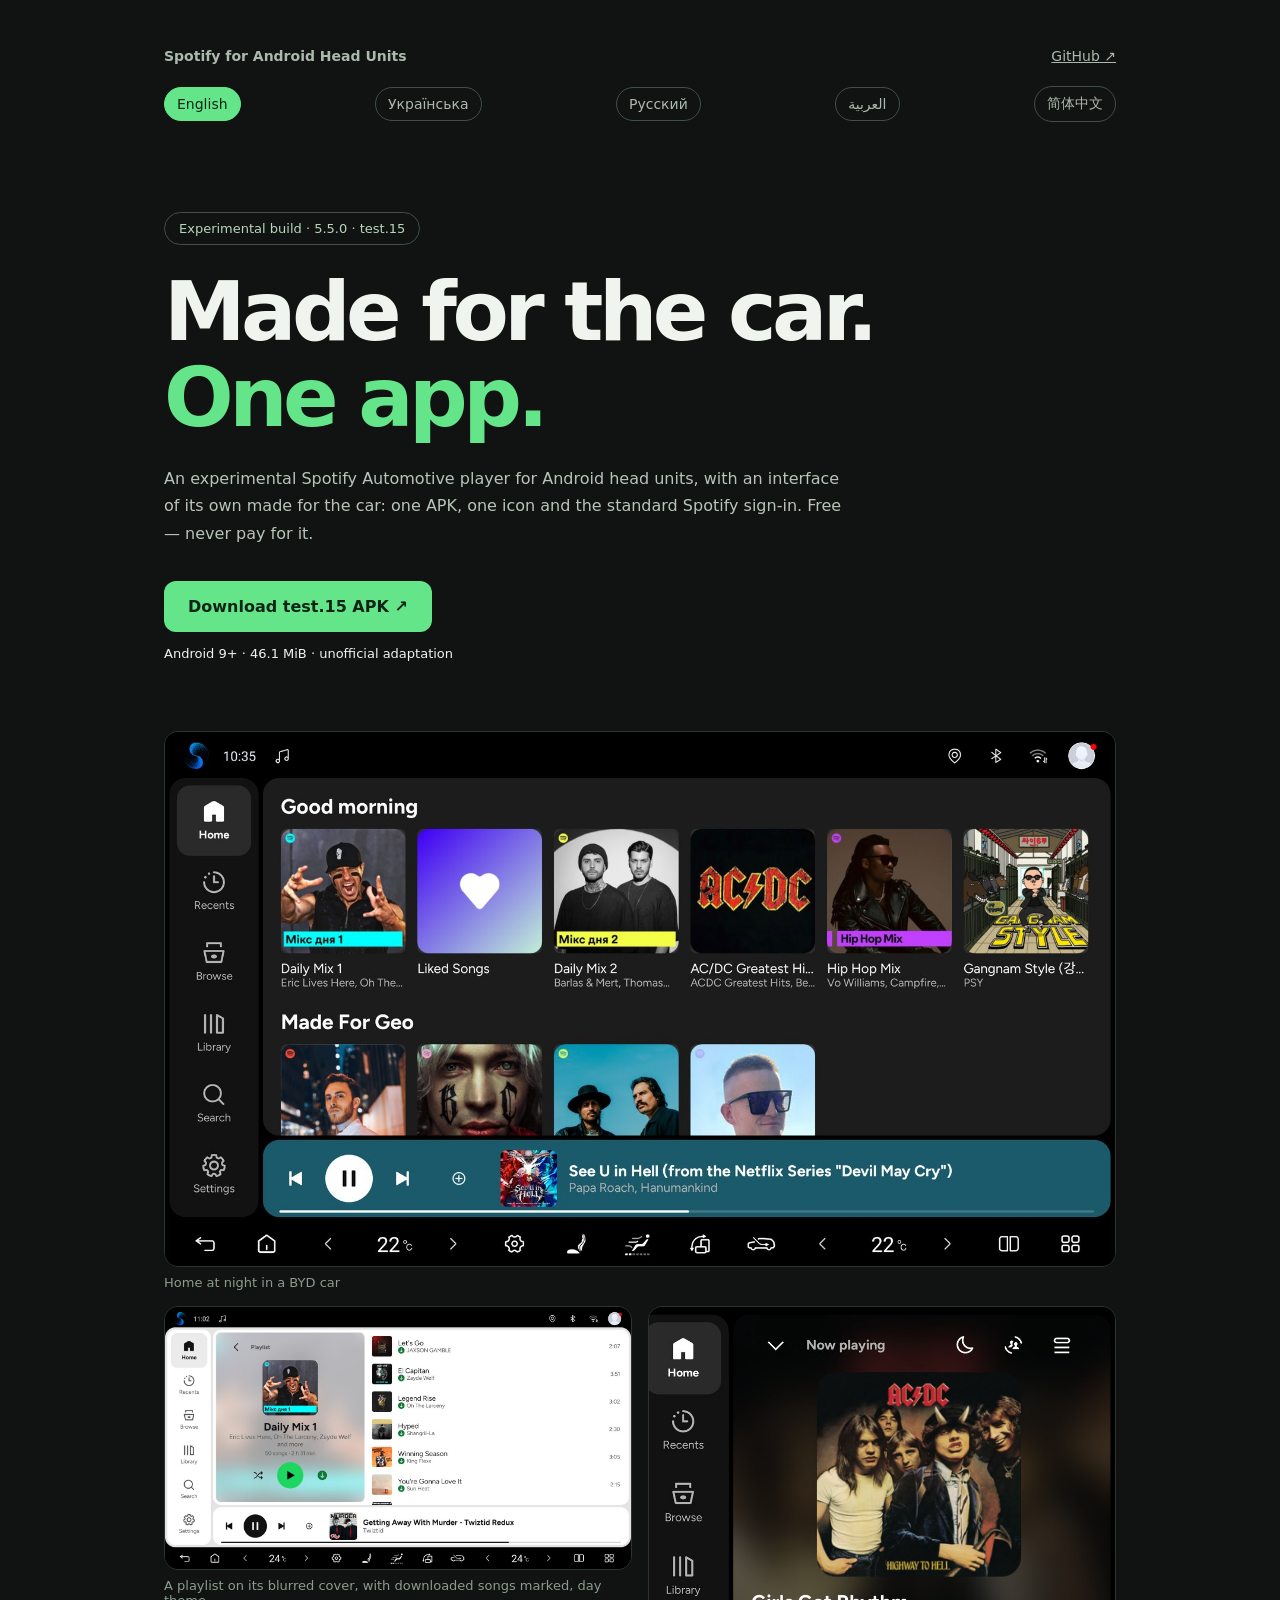
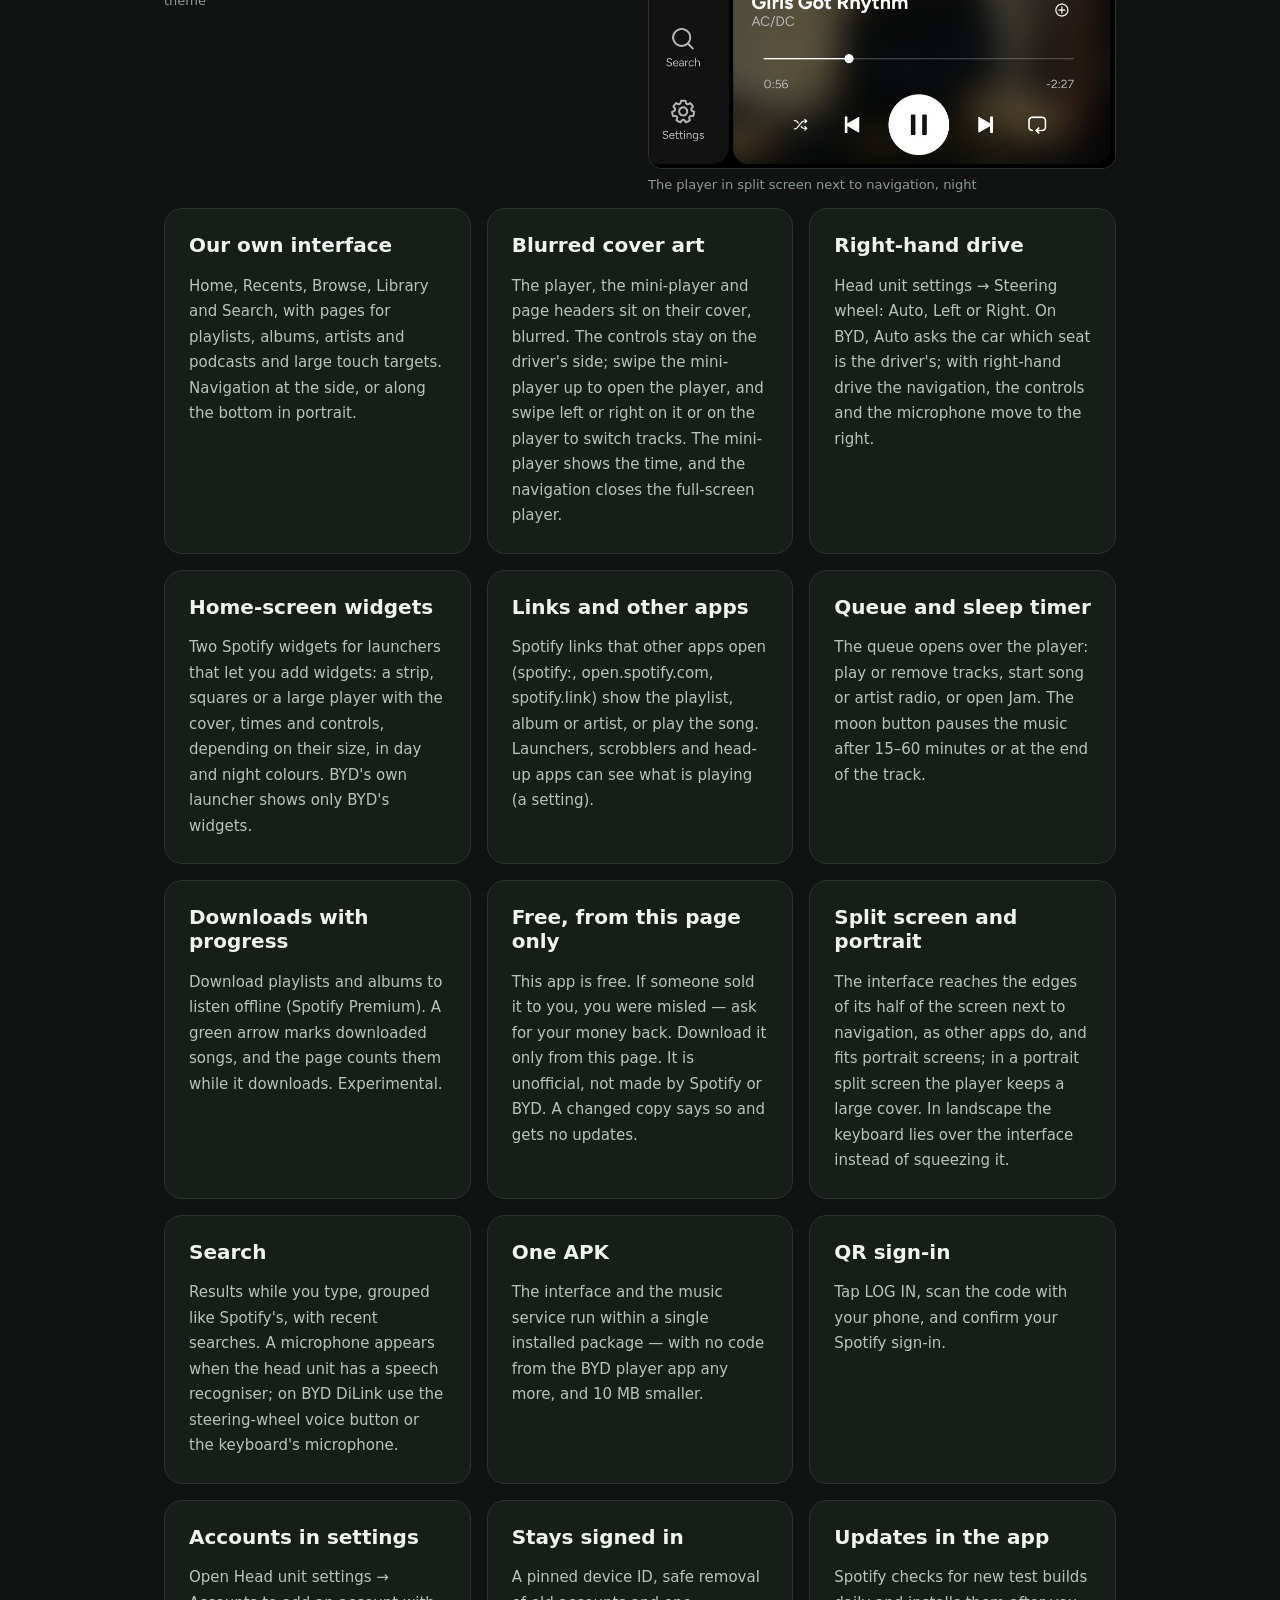
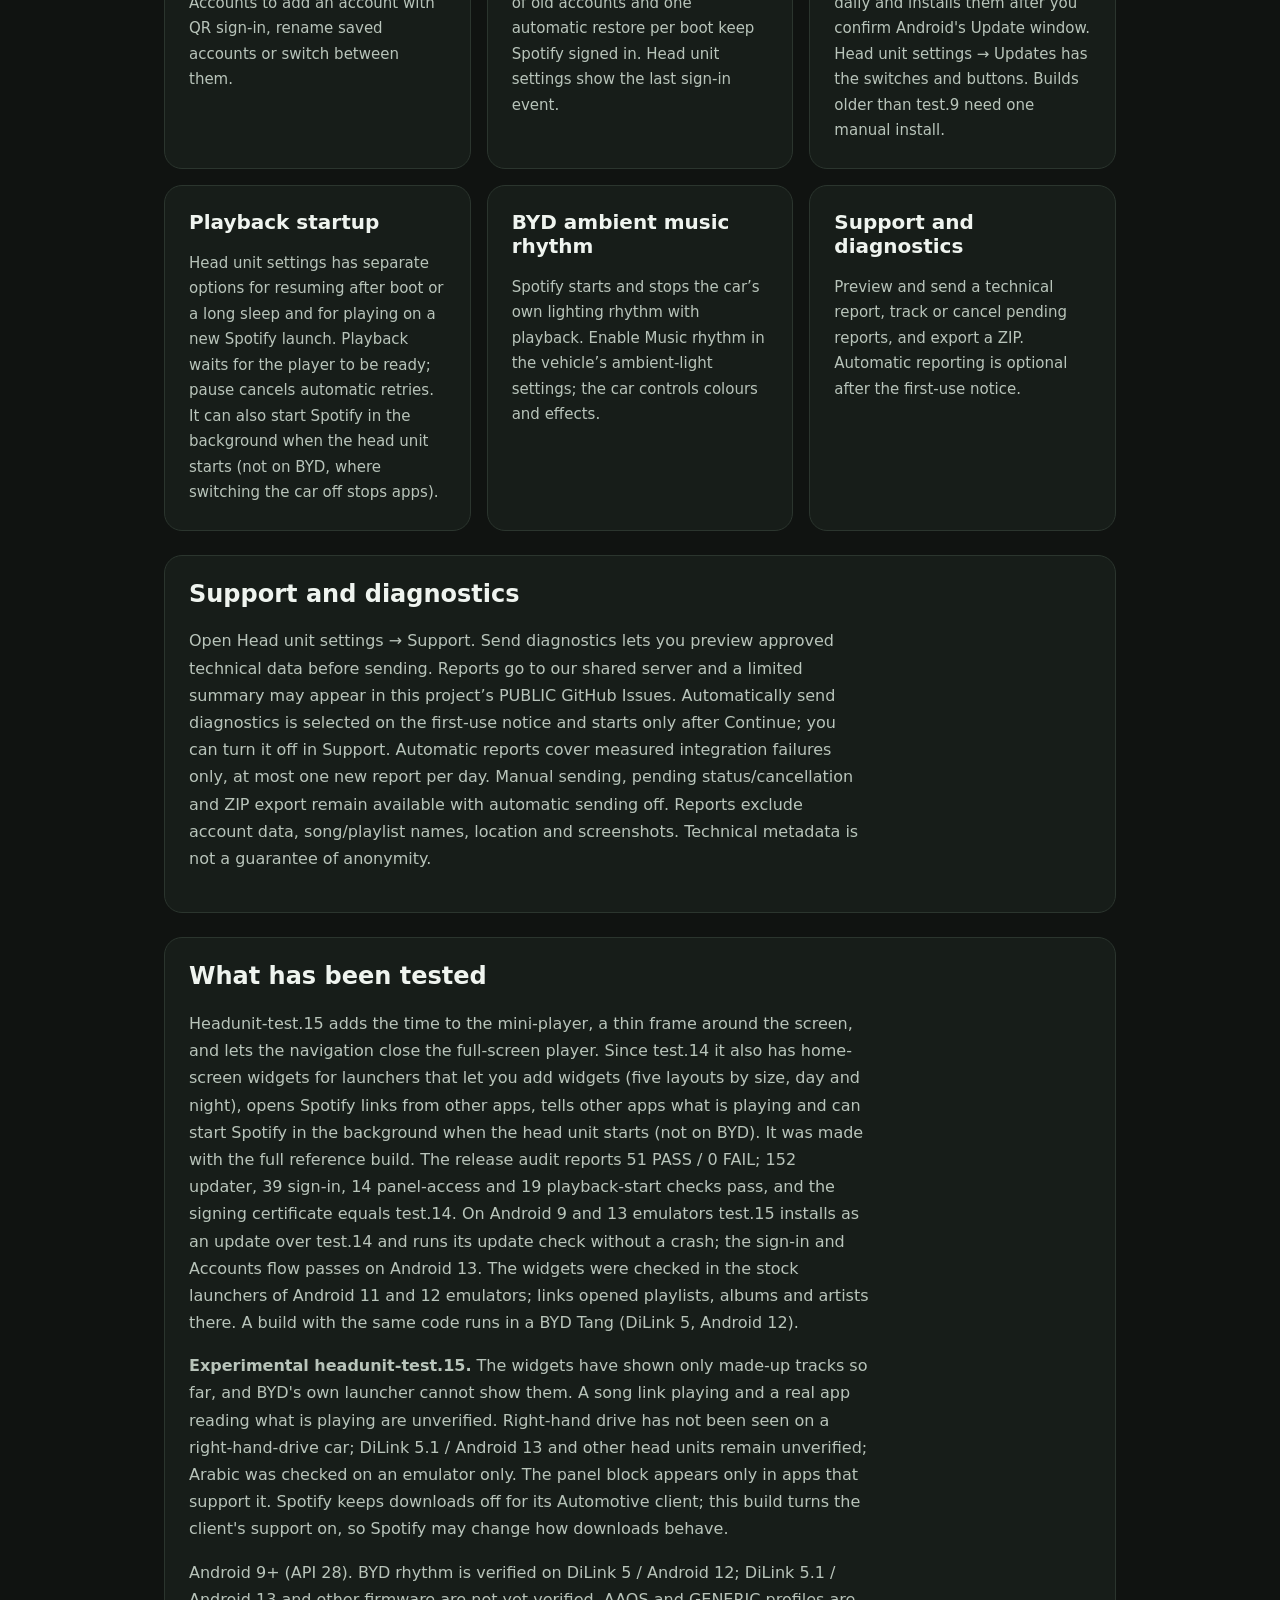
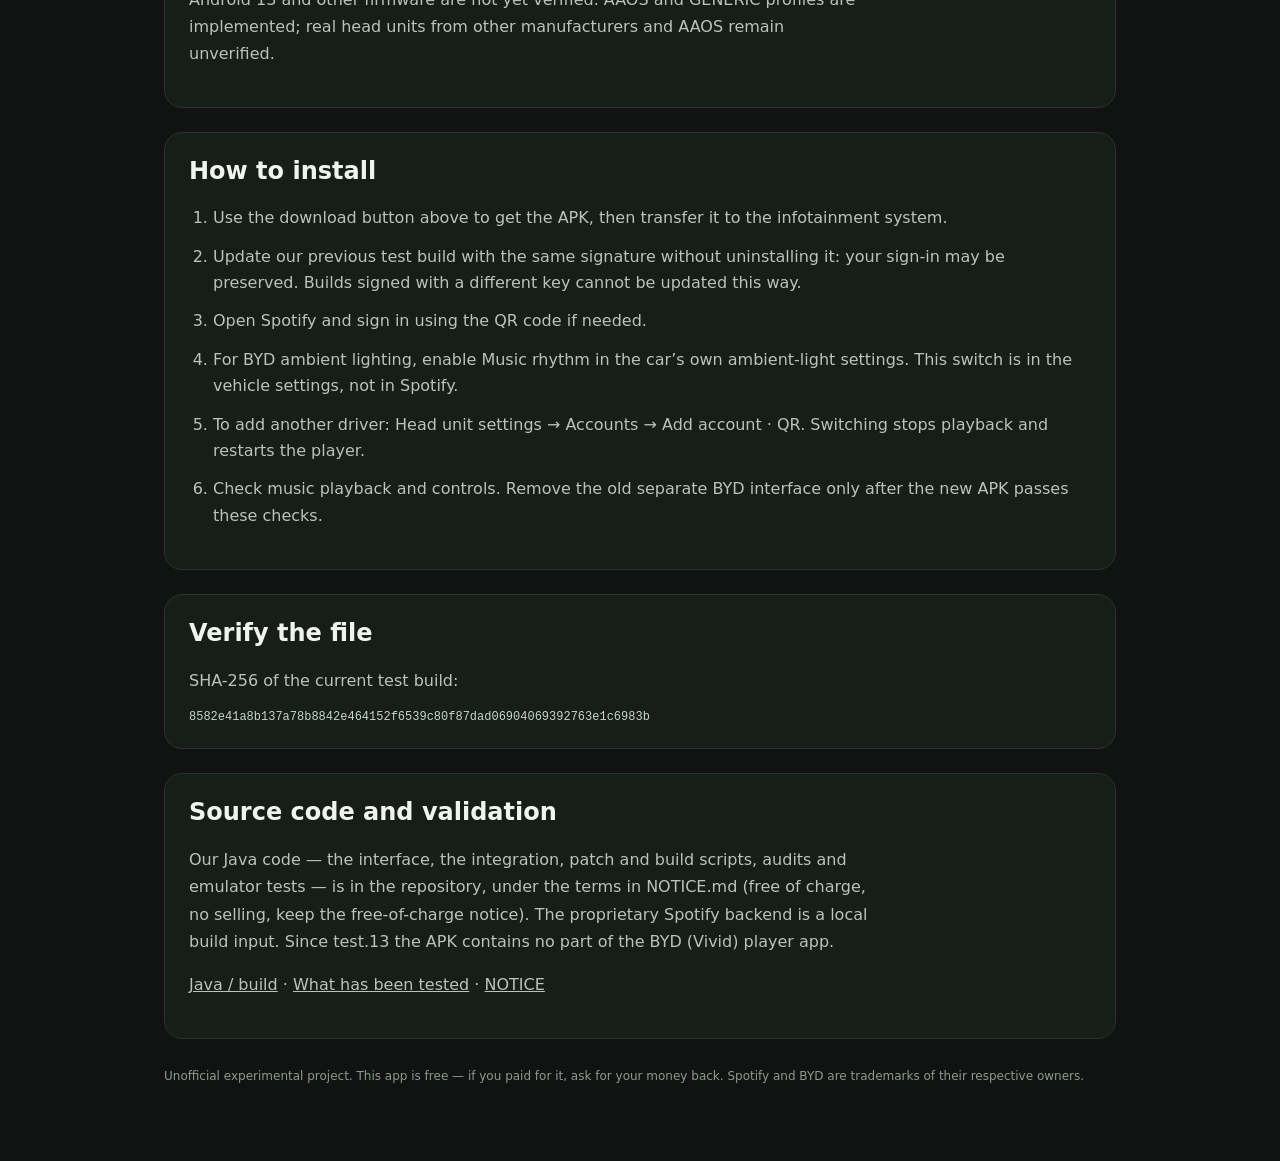
==== docs/index.html @ edf3f91d "Prepare the test.15 download page, release records, Telegram post and picture Co-Authored-By: Claude" ====
<!doctype html>
<html lang="en" dir="ltr">
<head>
<meta charset="utf-8">
<meta name="viewport" content="width=device-width,initial-scale=1">
<meta name="description" content="Experimental Spotify Automotive 5.5.0 for Android head units, with its own car interface in one APK.">
<title>Spotify for Android Head Units — one app</title>
<link rel="stylesheet" href="style.css">
<link rel="canonical" href="https://romanchukg-cloud.github.io/spotify-android-head-units/">
<link rel="alternate" hreflang="x-default" href="https://romanchukg-cloud.github.io/spotify-android-head-units/">
<link rel="alternate" hreflang="en" href="https://romanchukg-cloud.github.io/spotify-android-head-units/">
<link rel="alternate" hreflang="uk" href="https://romanchukg-cloud.github.io/spotify-android-head-units/uk/">
<link rel="alternate" hreflang="ru" href="https://romanchukg-cloud.github.io/spotify-android-head-units/ru/">
<link rel="alternate" hreflang="ar" href="https://romanchukg-cloud.github.io/spotify-android-head-units/ar/">
<link rel="alternate" hreflang="zh-Hans" href="https://romanchukg-cloud.github.io/spotify-android-head-units/zh-Hans/">
</head>
<body><main>
<nav><strong>Spotify for Android Head Units</strong><a href="https://github.com/romanchukg-cloud/spotify-android-head-units" dir="ltr">GitHub ↗</a></nav>
<nav class="language-switch" aria-label="Language"><a lang="en" hreflang="en" dir="auto" href="./" aria-current="page">English</a><a lang="uk" hreflang="uk" dir="auto" href="uk/">Українська</a><a lang="ru" hreflang="ru" dir="auto" href="ru/">Русский</a><a lang="ar" hreflang="ar" dir="auto" href="ar/">العربية</a><a lang="zh-Hans" hreflang="zh-Hans" dir="auto" href="zh-Hans/">简体中文</a></nav>
<header><div class="badge">Experimental build · 5.5.0 · test.15</div>
<h1>Made for the car.<br><span>One app.</span></h1>
<p>An experimental Spotify Automotive player for Android head units, with an interface of its own made for the car: one APK, one icon and the standard Spotify sign-in. Free — never pay for it.</p>
<a class="button" href="https://github.com/romanchukg-cloud/spotify-android-head-units/releases/download/v5.5.0-headunit-test.15/Spotify-5.5.0-HeadUnit-test.15.apk" download="Spotify-5.5.0-HeadUnit-test.15.apk">Download test.15 APK ↗</a>
<div class="meta">Android 9+ · 46.1 MiB · unofficial adaptation</div></header>
<div class="shots"><figure><img src="screens/car-home-night.jpg" width="1600" height="900" alt="Home at night in a BYD car" loading="lazy"><figcaption>Home at night in a BYD car</figcaption></figure><figure><img src="screens/car-playlist-day.jpg" width="1600" height="900" alt="A playlist on its blurred cover, with downloaded songs marked, day theme" loading="lazy"><figcaption>A playlist on its blurred cover, with downloaded songs marked, day theme</figcaption></figure><figure><img src="screens/car-player-split-night.jpg" width="900" height="890" alt="The player in split screen next to navigation, night" loading="lazy"><figcaption>The player in split screen next to navigation, night</figcaption></figure></div>
<div class="grid"><article class="card"><h2>Our own interface</h2><p>Home, Recents, Browse, Library and Search, with pages for playlists, albums, artists and podcasts and large touch targets. Navigation at the side, or along the bottom in portrait.</p></article><article class="card"><h2>Blurred cover art</h2><p>The player, the mini-player and page headers sit on their cover, blurred. The controls stay on the driver&#x27;s side; swipe the mini-player up to open the player, and swipe left or right on it or on the player to switch tracks. The mini-player shows the time, and the navigation closes the full-screen player.</p></article><article class="card"><h2>Right-hand drive</h2><p>Head unit settings → Steering wheel: Auto, Left or Right. On BYD, Auto asks the car which seat is the driver&#x27;s; with right-hand drive the navigation, the controls and the microphone move to the right.</p></article><article class="card"><h2>Home-screen widgets</h2><p>Two Spotify widgets for launchers that let you add widgets: a strip, squares or a large player with the cover, times and controls, depending on their size, in day and night colours. BYD&#x27;s own launcher shows only BYD&#x27;s widgets.</p></article><article class="card"><h2>Links and other apps</h2><p>Spotify links that other apps open (spotify:, open.spotify.com, spotify.link) show the playlist, album or artist, or play the song. Launchers, scrobblers and head-up apps can see what is playing (a setting).</p></article><article class="card"><h2>Queue and sleep timer</h2><p>The queue opens over the player: play or remove tracks, start song or artist radio, or open Jam. The moon button pauses the music after 15–60 minutes or at the end of the track.</p></article><article class="card"><h2>Downloads with progress</h2><p>Download playlists and albums to listen offline (Spotify Premium). A green arrow marks downloaded songs, and the page counts them while it downloads. Experimental.</p></article><article class="card"><h2>Free, from this page only</h2><p>This app is free. If someone sold it to you, you were misled — ask for your money back. Download it only from this page. It is unofficial, not made by Spotify or BYD. A changed copy says so and gets no updates.</p></article><article class="card"><h2>Split screen and portrait</h2><p>The interface reaches the edges of its half of the screen next to navigation, as other apps do, and fits portrait screens; in a portrait split screen the player keeps a large cover. In landscape the keyboard lies over the interface instead of squeezing it.</p></article><article class="card"><h2>Search</h2><p>Results while you type, grouped like Spotify&#x27;s, with recent searches. A microphone appears when the head unit has a speech recogniser; on BYD DiLink use the steering-wheel voice button or the keyboard&#x27;s microphone.</p></article><article class="card"><h2>One APK</h2><p>The interface and the music service run within a single installed package — with no code from the BYD player app any more, and 10 MB smaller.</p></article><article class="card"><h2>QR sign-in</h2><p>Tap LOG IN, scan the code with your phone, and confirm your Spotify sign-in.</p></article><article class="card"><h2>Accounts in settings</h2><p>Open Head unit settings → Accounts to add an account with QR sign-in, rename saved accounts or switch between them.</p></article><article class="card"><h2>Stays signed in</h2><p>A pinned device ID, safe removal of old accounts and one automatic restore per boot keep Spotify signed in. Head unit settings show the last sign-in event.</p></article><article class="card"><h2>Updates in the app</h2><p>Spotify checks for new test builds daily and installs them after you confirm Android&#x27;s Update window. Head unit settings → Updates has the switches and buttons. Builds older than test.9 need one manual install.</p></article><article class="card"><h2>Playback startup</h2><p>Head unit settings has separate options for resuming after boot or a long sleep and for playing on a new Spotify launch. Playback waits for the player to be ready; pause cancels automatic retries. It can also start Spotify in the background when the head unit starts (not on BYD, where switching the car off stops apps).</p></article><article class="card"><h2>BYD ambient music rhythm</h2><p>Spotify starts and stops the car’s own lighting rhythm with playback. Enable Music rhythm in the vehicle’s ambient-light settings; the car controls colours and effects.</p></article><article class="card" lang="en" dir="ltr"><h2>Support and diagnostics</h2><p>Preview and send a technical report, track or cancel pending reports, and export a ZIP. Automatic reporting is optional after the first-use notice.</p></article></div>
<section lang="en" dir="ltr"><h2>Support and diagnostics</h2><p>Open Head unit settings → Support. Send diagnostics lets you preview approved technical data before sending. Reports go to our shared server and a limited summary may appear in this project’s PUBLIC GitHub Issues. Automatically send diagnostics is selected on the first-use notice and starts only after Continue; you can turn it off in Support. Automatic reports cover measured integration failures only, at most one new report per day. Manual sending, pending status/cancellation and ZIP export remain available with automatic sending off. Reports exclude account data, song/playlist names, location and screenshots. Technical metadata is not a guarantee of anonymity.</p></section>
<section><h2>What has been tested</h2><p>Headunit-test.15 adds the time to the mini-player, a thin frame around the screen, and lets the navigation close the full-screen player. Since test.14 it also has home-screen widgets for launchers that let you add widgets (five layouts by size, day and night), opens Spotify links from other apps, tells other apps what is playing and can start Spotify in the background when the head unit starts (not on BYD). It was made with the full reference build. The release audit reports 51 PASS / 0 FAIL; 152 updater, 39 sign-in, 14 panel-access and 19 playback-start checks pass, and the signing certificate equals test.14. On Android 9 and 13 emulators test.15 installs as an update over test.14 and runs its update check without a crash; the sign-in and Accounts flow passes on Android 13. The widgets were checked in the stock launchers of Android 11 and 12 emulators; links opened playlists, albums and artists there. A build with the same code runs in a BYD Tang (DiLink 5, Android 12).</p>
<p><strong>Experimental headunit-test.15.</strong> The widgets have shown only made-up tracks so far, and BYD&#x27;s own launcher cannot show them. A song link playing and a real app reading what is playing are unverified. Right-hand drive has not been seen on a right-hand-drive car; DiLink 5.1 / Android 13 and other head units remain unverified; Arabic was checked on an emulator only. The panel block appears only in apps that support it. Spotify keeps downloads off for its Automotive client; this build turns the client&#x27;s support on, so Spotify may change how downloads behave.</p><p>Android 9+ (API 28). BYD rhythm is verified on DiLink 5 / Android 12; DiLink 5.1 / Android 13 and other firmware are not yet verified. AAOS and GENERIC profiles are implemented; real head units from other manufacturers and AAOS remain unverified.</p></section>
<section><h2>How to install</h2><ol><li>Use the download button above to get the APK, then transfer it to the infotainment system.</li><li>Update our previous test build with the same signature without uninstalling it: your sign-in may be preserved. Builds signed with a different key cannot be updated this way.</li><li>Open Spotify and sign in using the QR code if needed.</li><li>For BYD ambient lighting, enable Music rhythm in the car’s own ambient-light settings. This switch is in the vehicle settings, not in Spotify.</li><li>To add another driver: Head unit settings → Accounts → Add account · QR. Switching stops playback and restarts the player.</li><li>Check music playback and controls. Remove the old separate BYD interface only after the new APK passes these checks.</li></ol></section>
<section><h2>Verify the file</h2><p>SHA-256 of the current test build:</p><code dir="ltr">8582e41a8b137a78b8842e464152f6539c80f87dad06904069392763e1c6983b</code></section>
<section><h2>Source code and validation</h2><p>Our Java code — the interface, the integration, patch and build scripts, audits and emulator tests — is in the repository, under the terms in NOTICE.md (free of charge, no selling, keep the free-of-charge notice). The proprietary Spotify backend is a local build input. Since test.13 the APK contains no part of the BYD (Vivid) player app.</p><p><a href="https://github.com/romanchukg-cloud/spotify-android-head-units/tree/main/adapter">Java / build</a> · <a href="https://github.com/romanchukg-cloud/spotify-android-head-units/blob/main/reports/headunit-test.15.md">What has been tested</a> · <a href="https://github.com/romanchukg-cloud/spotify-android-head-units/blob/main/NOTICE.md" dir="ltr">NOTICE</a></p></section>
<footer>Unofficial experimental project. This app is free — if you paid for it, ask for your money back. Spotify and BYD are trademarks of their respective owners.</footer>
</main></body></html>
---- docs/style.css ----
:root{color-scheme:dark;font-family:system-ui,-apple-system,sans-serif;background:#101311;color:#eff4ef}*{box-sizing:border-box}body{margin:0}main{max-width:1000px;margin:auto;padding:48px 24px}nav{display:flex;justify-content:space-between;font-size:14px;color:#adb9ae}a{color:inherit}header{padding:90px 0 70px}.badge{display:inline-block;border:1px solid #405044;border-radius:30px;padding:8px 14px;color:#b9d5bf;font-size:13px}h1{font-size:clamp(44px,8vw,82px);letter-spacing:-.055em;line-height:1.05;max-width:850px;margin:24px 0}h1 span{color:#65e58a}p{color:#b8c4ba;line-height:1.7;max-width:680px}.button{display:inline-block;background:#65e58a;color:#102516;font-weight:700;text-decoration:none;padding:16px 24px;border-radius:12px;margin-top:18px}.meta{font-size:13px;margin-top:14px}.grid{display:grid;grid-template-columns:repeat(3,1fr);gap:16px}.card,section{border:1px solid #2b352e;border-radius:18px;padding:24px;background:#171d19}.card h2{font-size:20px;margin-top:0}.card p{font-size:15px;margin-bottom:0}section{margin-top:24px}section h2{margin-top:0}li{margin:12px 0;line-height:1.65;color:#b8c4ba}code{overflow-wrap:anywhere;font-size:12px;color:#c6d6c9}footer{font-size:12px;padding:30px 0;color:#8c9b90}@media(max-width:650px){header{padding:60px 0 40px}.grid{grid-template-columns:1fr}main{padding:28px 20px}}

nav{gap:16px;align-items:center;flex-wrap:wrap}.language-switch{display:flex;gap:8px;flex-wrap:wrap;margin-top:22px}.language-switch a{border:1px solid #405044;border-radius:24px;text-decoration:none;padding:8px 12px;font-size:14px}.language-switch a[aria-current=page]{background:#65e58a;color:#102516;border-color:#65e58a}a:focus-visible{outline:3px solid #eff4ef;outline-offset:4px}code{display:block;direction:ltr;text-align:start;unicode-bidi:isolate}html[dir=rtl] h1{letter-spacing:0;line-height:1.3}html[dir=rtl] body{font-family:Tahoma,Arial,sans-serif}html[lang=zh-Hans] h1{letter-spacing:0;line-height:1.2}ol{padding-inline-start:24px}
.shots{display:grid;grid-template-columns:repeat(2,1fr);gap:16px;margin-bottom:16px}.shots figure{margin:0}.shots figure:first-child,.shots figure:last-child:nth-child(even){grid-column:1/-1}.shots img{display:block;width:100%;height:auto;border-radius:14px;border:1px solid #2b352e}.shots figcaption{font-size:13px;color:#8c9b90;margin-top:8px}@media(max-width:650px){.shots{grid-template-columns:1fr}}
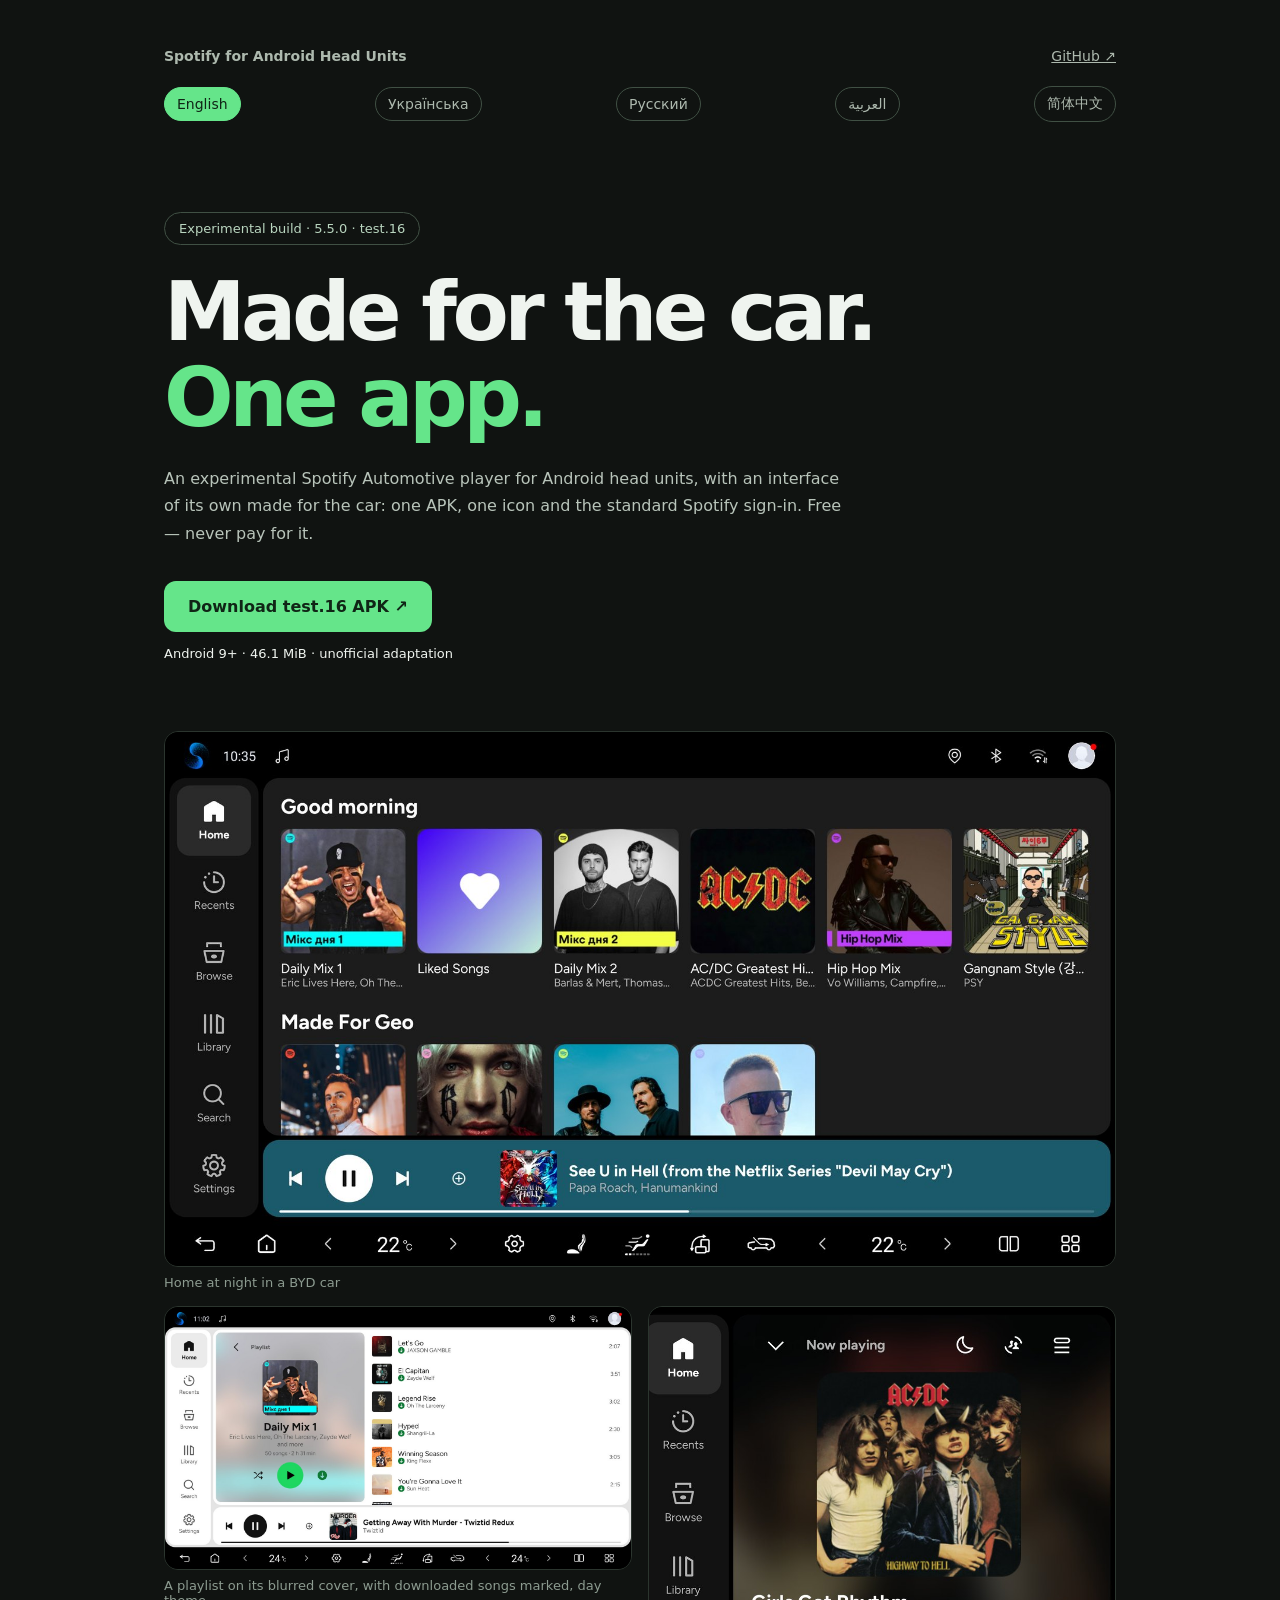
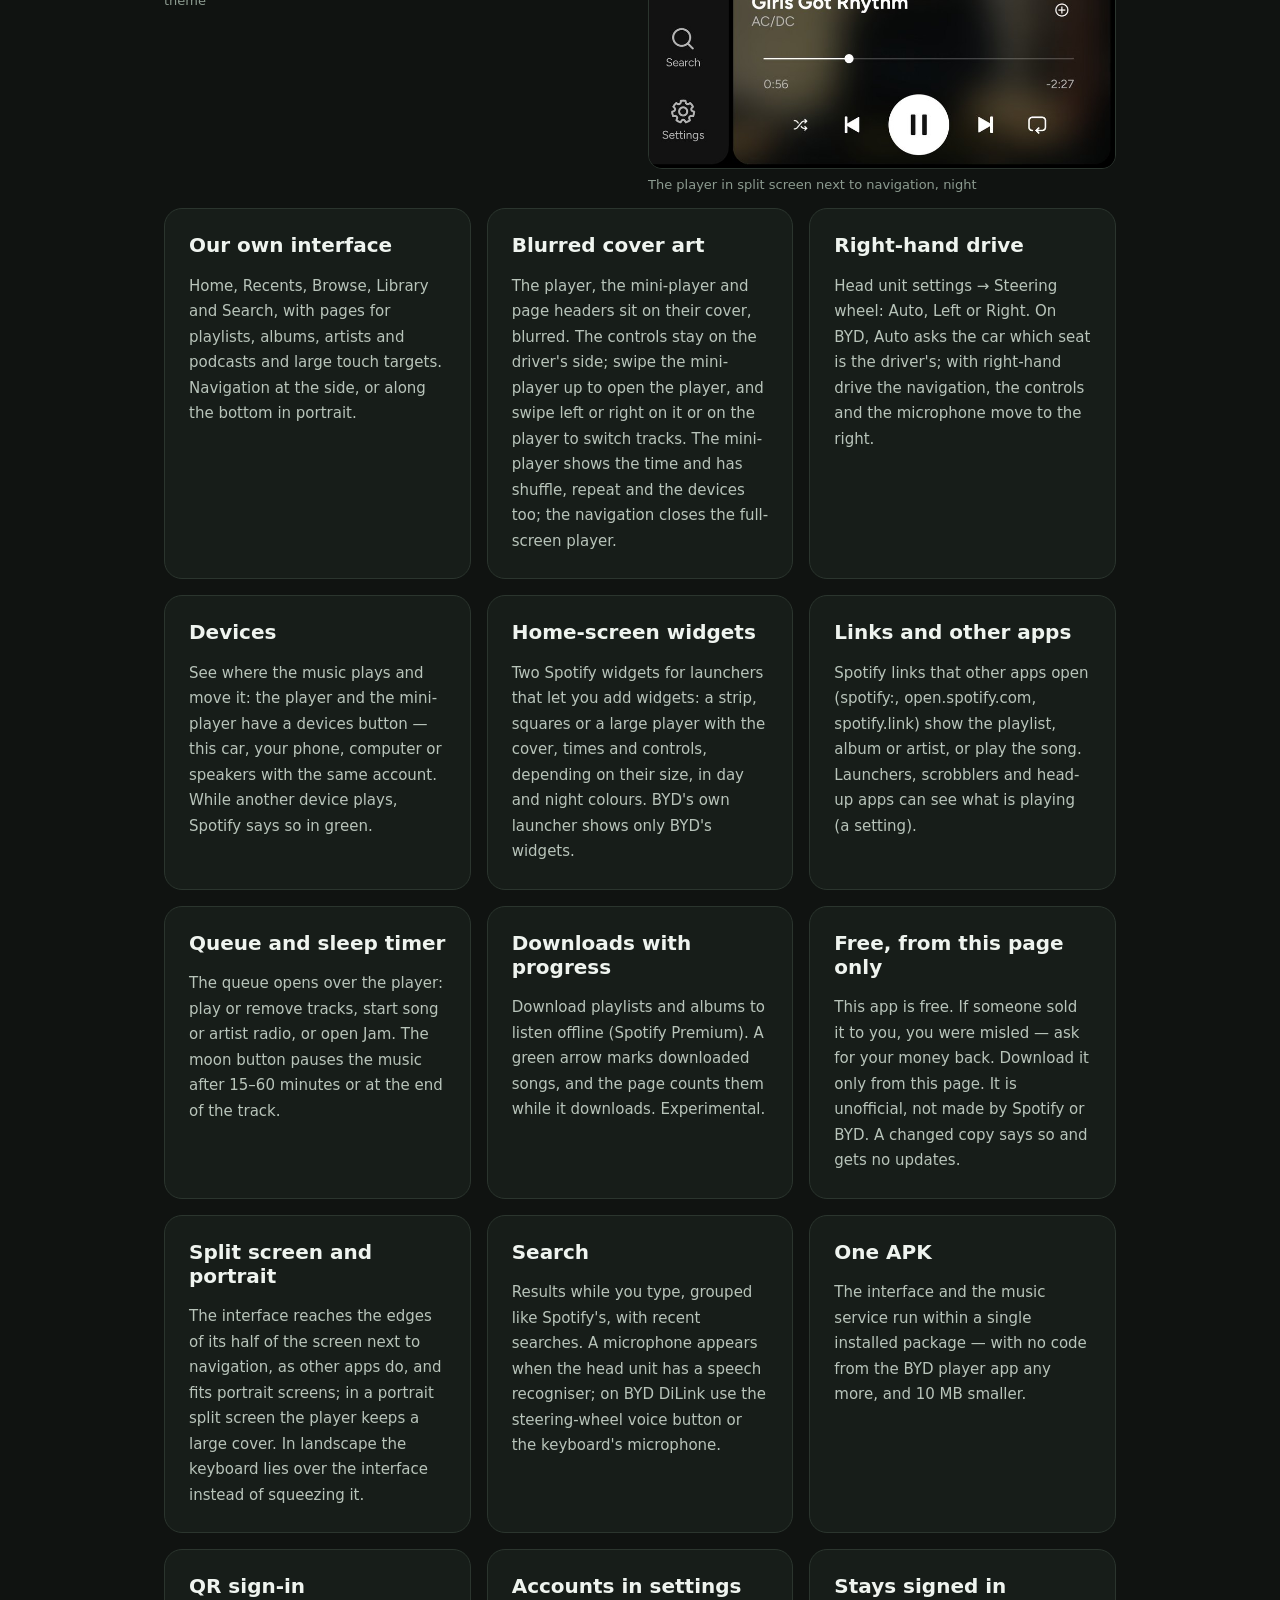
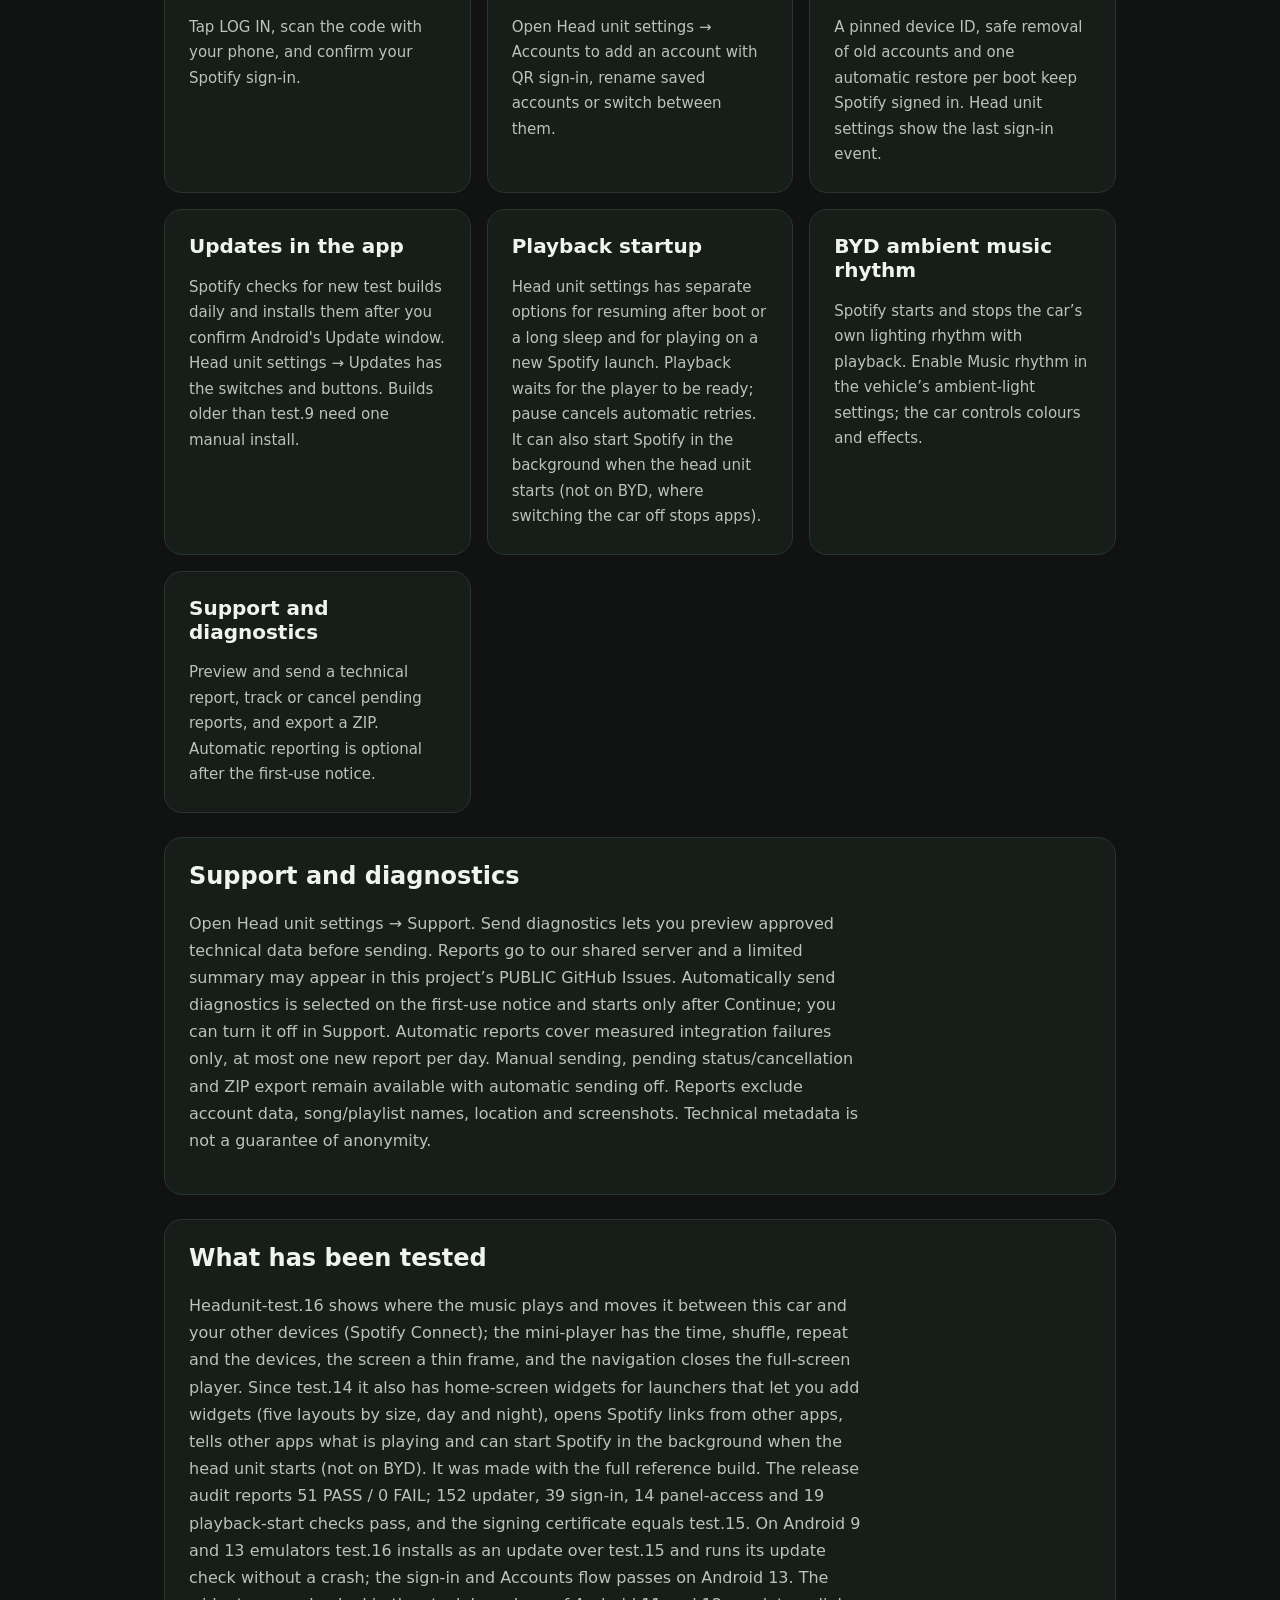
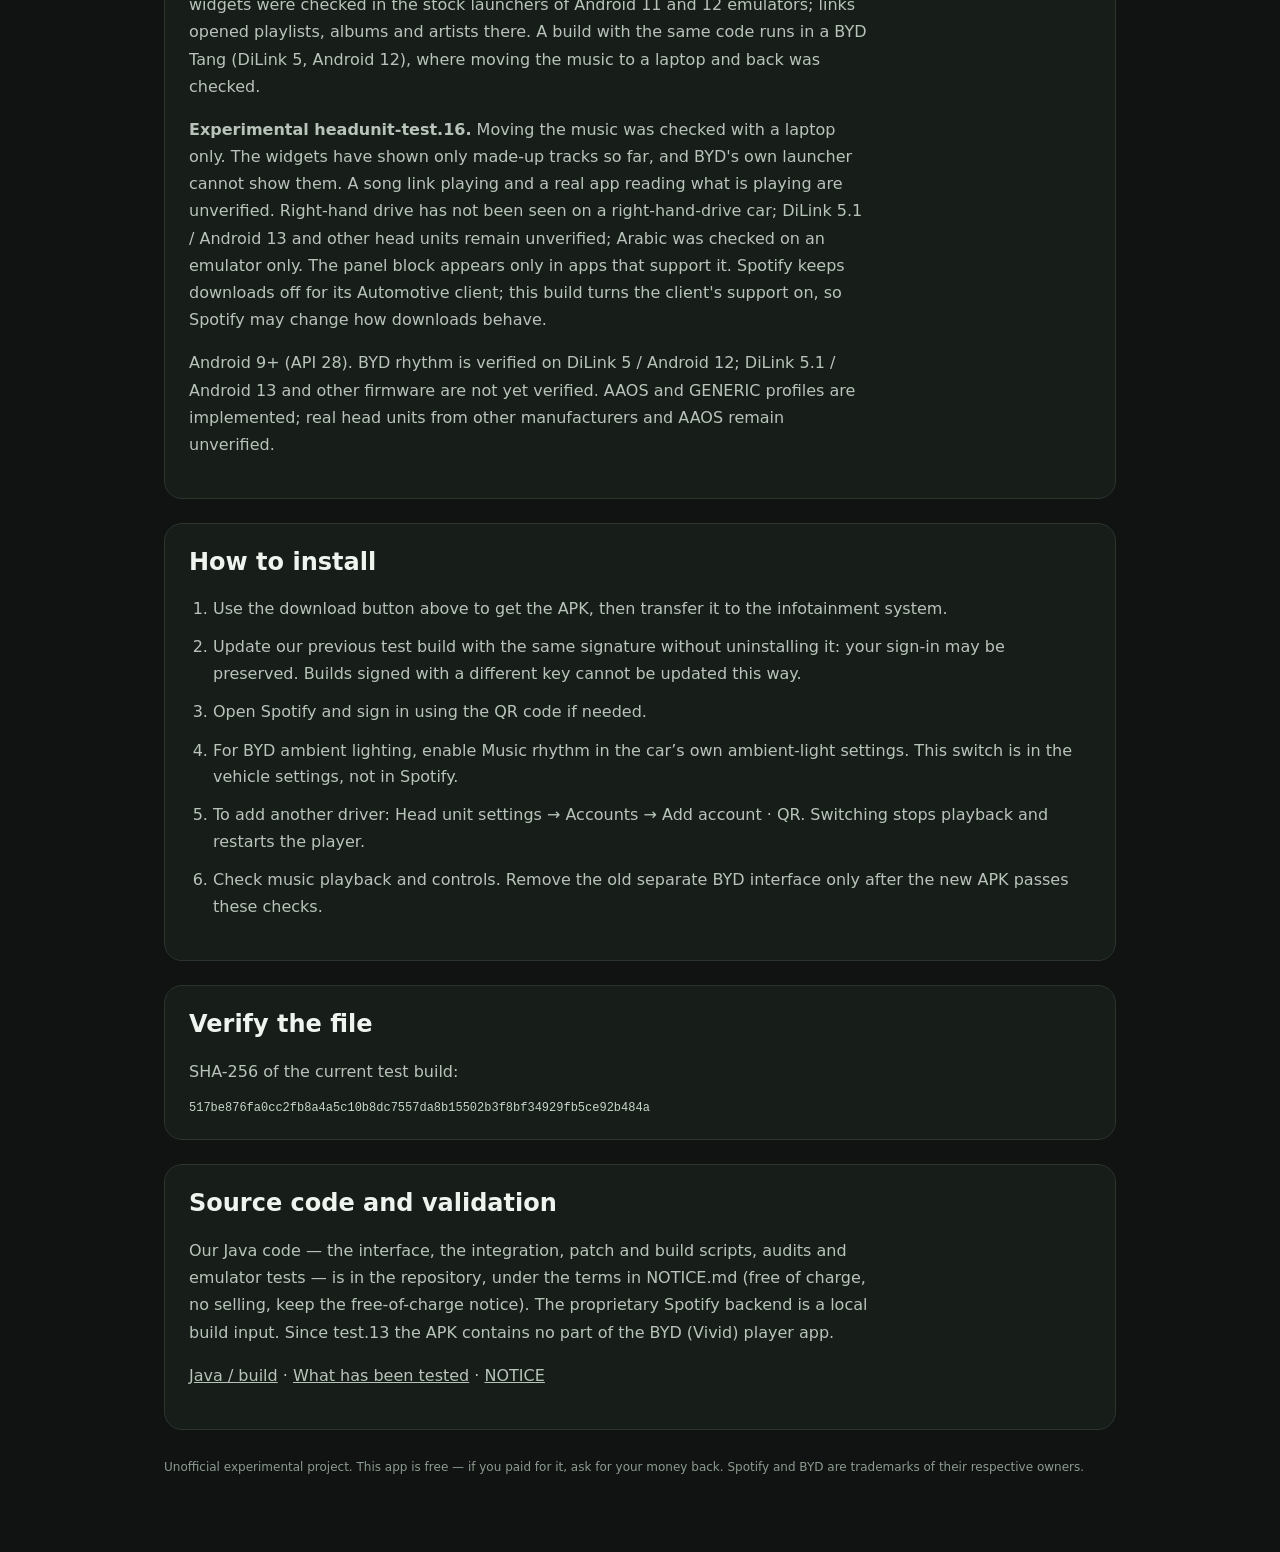
==== commit 572fabcb: "Prepare the test.16 download page, release records, Telegram post and picture Co-Authored-By: Claude" ====
--- a/docs/index.html
+++ b/docs/index.html
@@ -17,18 +17,18 @@
 <body><main>
 <nav><strong>Spotify for Android Head Units</strong><a href="https://github.com/romanchukg-cloud/spotify-android-head-units" dir="ltr">GitHub ↗</a></nav>
 <nav class="language-switch" aria-label="Language"><a lang="en" hreflang="en" dir="auto" href="./" aria-current="page">English</a><a lang="uk" hreflang="uk" dir="auto" href="uk/">Українська</a><a lang="ru" hreflang="ru" dir="auto" href="ru/">Русский</a><a lang="ar" hreflang="ar" dir="auto" href="ar/">العربية</a><a lang="zh-Hans" hreflang="zh-Hans" dir="auto" href="zh-Hans/">简体中文</a></nav>
-<header><div class="badge">Experimental build · 5.5.0 · test.15</div>
+<header><div class="badge">Experimental build · 5.5.0 · test.16</div>
 <h1>Made for the car.<br><span>One app.</span></h1>
 <p>An experimental Spotify Automotive player for Android head units, with an interface of its own made for the car: one APK, one icon and the standard Spotify sign-in. Free — never pay for it.</p>
-<a class="button" href="https://github.com/romanchukg-cloud/spotify-android-head-units/releases/download/v5.5.0-headunit-test.15/Spotify-5.5.0-HeadUnit-test.15.apk" download="Spotify-5.5.0-HeadUnit-test.15.apk">Download test.15 APK ↗</a>
+<a class="button" href="https://github.com/romanchukg-cloud/spotify-android-head-units/releases/download/v5.5.0-headunit-test.16/Spotify-5.5.0-HeadUnit-test.16.apk" download="Spotify-5.5.0-HeadUnit-test.16.apk">Download test.16 APK ↗</a>
 <div class="meta">Android 9+ · 46.1 MiB · unofficial adaptation</div></header>
 <div class="shots"><figure><img src="screens/car-home-night.jpg" width="1600" height="900" alt="Home at night in a BYD car" loading="lazy"><figcaption>Home at night in a BYD car</figcaption></figure><figure><img src="screens/car-playlist-day.jpg" width="1600" height="900" alt="A playlist on its blurred cover, with downloaded songs marked, day theme" loading="lazy"><figcaption>A playlist on its blurred cover, with downloaded songs marked, day theme</figcaption></figure><figure><img src="screens/car-player-split-night.jpg" width="900" height="890" alt="The player in split screen next to navigation, night" loading="lazy"><figcaption>The player in split screen next to navigation, night</figcaption></figure></div>
-<div class="grid"><article class="card"><h2>Our own interface</h2><p>Home, Recents, Browse, Library and Search, with pages for playlists, albums, artists and podcasts and large touch targets. Navigation at the side, or along the bottom in portrait.</p></article><article class="card"><h2>Blurred cover art</h2><p>The player, the mini-player and page headers sit on their cover, blurred. The controls stay on the driver&#x27;s side; swipe the mini-player up to open the player, and swipe left or right on it or on the player to switch tracks. The mini-player shows the time, and the navigation closes the full-screen player.</p></article><article class="card"><h2>Right-hand drive</h2><p>Head unit settings → Steering wheel: Auto, Left or Right. On BYD, Auto asks the car which seat is the driver&#x27;s; with right-hand drive the navigation, the controls and the microphone move to the right.</p></article><article class="card"><h2>Home-screen widgets</h2><p>Two Spotify widgets for launchers that let you add widgets: a strip, squares or a large player with the cover, times and controls, depending on their size, in day and night colours. BYD&#x27;s own launcher shows only BYD&#x27;s widgets.</p></article><article class="card"><h2>Links and other apps</h2><p>Spotify links that other apps open (spotify:, open.spotify.com, spotify.link) show the playlist, album or artist, or play the song. Launchers, scrobblers and head-up apps can see what is playing (a setting).</p></article><article class="card"><h2>Queue and sleep timer</h2><p>The queue opens over the player: play or remove tracks, start song or artist radio, or open Jam. The moon button pauses the music after 15–60 minutes or at the end of the track.</p></article><article class="card"><h2>Downloads with progress</h2><p>Download playlists and albums to listen offline (Spotify Premium). A green arrow marks downloaded songs, and the page counts them while it downloads. Experimental.</p></article><article class="card"><h2>Free, from this page only</h2><p>This app is free. If someone sold it to you, you were misled — ask for your money back. Download it only from this page. It is unofficial, not made by Spotify or BYD. A changed copy says so and gets no updates.</p></article><article class="card"><h2>Split screen and portrait</h2><p>The interface reaches the edges of its half of the screen next to navigation, as other apps do, and fits portrait screens; in a portrait split screen the player keeps a large cover. In landscape the keyboard lies over the interface instead of squeezing it.</p></article><article class="card"><h2>Search</h2><p>Results while you type, grouped like Spotify&#x27;s, with recent searches. A microphone appears when the head unit has a speech recogniser; on BYD DiLink use the steering-wheel voice button or the keyboard&#x27;s microphone.</p></article><article class="card"><h2>One APK</h2><p>The interface and the music service run within a single installed package — with no code from the BYD player app any more, and 10 MB smaller.</p></article><article class="card"><h2>QR sign-in</h2><p>Tap LOG IN, scan the code with your phone, and confirm your Spotify sign-in.</p></article><article class="card"><h2>Accounts in settings</h2><p>Open Head unit settings → Accounts to add an account with QR sign-in, rename saved accounts or switch between them.</p></article><article class="card"><h2>Stays signed in</h2><p>A pinned device ID, safe removal of old accounts and one automatic restore per boot keep Spotify signed in. Head unit settings show the last sign-in event.</p></article><article class="card"><h2>Updates in the app</h2><p>Spotify checks for new test builds daily and installs them after you confirm Android&#x27;s Update window. Head unit settings → Updates has the switches and buttons. Builds older than test.9 need one manual install.</p></article><article class="card"><h2>Playback startup</h2><p>Head unit settings has separate options for resuming after boot or a long sleep and for playing on a new Spotify launch. Playback waits for the player to be ready; pause cancels automatic retries. It can also start Spotify in the background when the head unit starts (not on BYD, where switching the car off stops apps).</p></article><article class="card"><h2>BYD ambient music rhythm</h2><p>Spotify starts and stops the car’s own lighting rhythm with playback. Enable Music rhythm in the vehicle’s ambient-light settings; the car controls colours and effects.</p></article><article class="card" lang="en" dir="ltr"><h2>Support and diagnostics</h2><p>Preview and send a technical report, track or cancel pending reports, and export a ZIP. Automatic reporting is optional after the first-use notice.</p></article></div>
+<div class="grid"><article class="card"><h2>Our own interface</h2><p>Home, Recents, Browse, Library and Search, with pages for playlists, albums, artists and podcasts and large touch targets. Navigation at the side, or along the bottom in portrait.</p></article><article class="card"><h2>Blurred cover art</h2><p>The player, the mini-player and page headers sit on their cover, blurred. The controls stay on the driver&#x27;s side; swipe the mini-player up to open the player, and swipe left or right on it or on the player to switch tracks. The mini-player shows the time and has shuffle, repeat and the devices too; the navigation closes the full-screen player.</p></article><article class="card"><h2>Right-hand drive</h2><p>Head unit settings → Steering wheel: Auto, Left or Right. On BYD, Auto asks the car which seat is the driver&#x27;s; with right-hand drive the navigation, the controls and the microphone move to the right.</p></article><article class="card"><h2>Devices</h2><p>See where the music plays and move it: the player and the mini-player have a devices button — this car, your phone, computer or speakers with the same account. While another device plays, Spotify says so in green.</p></article><article class="card"><h2>Home-screen widgets</h2><p>Two Spotify widgets for launchers that let you add widgets: a strip, squares or a large player with the cover, times and controls, depending on their size, in day and night colours. BYD&#x27;s own launcher shows only BYD&#x27;s widgets.</p></article><article class="card"><h2>Links and other apps</h2><p>Spotify links that other apps open (spotify:, open.spotify.com, spotify.link) show the playlist, album or artist, or play the song. Launchers, scrobblers and head-up apps can see what is playing (a setting).</p></article><article class="card"><h2>Queue and sleep timer</h2><p>The queue opens over the player: play or remove tracks, start song or artist radio, or open Jam. The moon button pauses the music after 15–60 minutes or at the end of the track.</p></article><article class="card"><h2>Downloads with progress</h2><p>Download playlists and albums to listen offline (Spotify Premium). A green arrow marks downloaded songs, and the page counts them while it downloads. Experimental.</p></article><article class="card"><h2>Free, from this page only</h2><p>This app is free. If someone sold it to you, you were misled — ask for your money back. Download it only from this page. It is unofficial, not made by Spotify or BYD. A changed copy says so and gets no updates.</p></article><article class="card"><h2>Split screen and portrait</h2><p>The interface reaches the edges of its half of the screen next to navigation, as other apps do, and fits portrait screens; in a portrait split screen the player keeps a large cover. In landscape the keyboard lies over the interface instead of squeezing it.</p></article><article class="card"><h2>Search</h2><p>Results while you type, grouped like Spotify&#x27;s, with recent searches. A microphone appears when the head unit has a speech recogniser; on BYD DiLink use the steering-wheel voice button or the keyboard&#x27;s microphone.</p></article><article class="card"><h2>One APK</h2><p>The interface and the music service run within a single installed package — with no code from the BYD player app any more, and 10 MB smaller.</p></article><article class="card"><h2>QR sign-in</h2><p>Tap LOG IN, scan the code with your phone, and confirm your Spotify sign-in.</p></article><article class="card"><h2>Accounts in settings</h2><p>Open Head unit settings → Accounts to add an account with QR sign-in, rename saved accounts or switch between them.</p></article><article class="card"><h2>Stays signed in</h2><p>A pinned device ID, safe removal of old accounts and one automatic restore per boot keep Spotify signed in. Head unit settings show the last sign-in event.</p></article><article class="card"><h2>Updates in the app</h2><p>Spotify checks for new test builds daily and installs them after you confirm Android&#x27;s Update window. Head unit settings → Updates has the switches and buttons. Builds older than test.9 need one manual install.</p></article><article class="card"><h2>Playback startup</h2><p>Head unit settings has separate options for resuming after boot or a long sleep and for playing on a new Spotify launch. Playback waits for the player to be ready; pause cancels automatic retries. It can also start Spotify in the background when the head unit starts (not on BYD, where switching the car off stops apps).</p></article><article class="card"><h2>BYD ambient music rhythm</h2><p>Spotify starts and stops the car’s own lighting rhythm with playback. Enable Music rhythm in the vehicle’s ambient-light settings; the car controls colours and effects.</p></article><article class="card" lang="en" dir="ltr"><h2>Support and diagnostics</h2><p>Preview and send a technical report, track or cancel pending reports, and export a ZIP. Automatic reporting is optional after the first-use notice.</p></article></div>
 <section lang="en" dir="ltr"><h2>Support and diagnostics</h2><p>Open Head unit settings → Support. Send diagnostics lets you preview approved technical data before sending. Reports go to our shared server and a limited summary may appear in this project’s PUBLIC GitHub Issues. Automatically send diagnostics is selected on the first-use notice and starts only after Continue; you can turn it off in Support. Automatic reports cover measured integration failures only, at most one new report per day. Manual sending, pending status/cancellation and ZIP export remain available with automatic sending off. Reports exclude account data, song/playlist names, location and screenshots. Technical metadata is not a guarantee of anonymity.</p></section>
-<section><h2>What has been tested</h2><p>Headunit-test.15 adds the time to the mini-player, a thin frame around the screen, and lets the navigation close the full-screen player. Since test.14 it also has home-screen widgets for launchers that let you add widgets (five layouts by size, day and night), opens Spotify links from other apps, tells other apps what is playing and can start Spotify in the background when the head unit starts (not on BYD). It was made with the full reference build. The release audit reports 51 PASS / 0 FAIL; 152 updater, 39 sign-in, 14 panel-access and 19 playback-start checks pass, and the signing certificate equals test.14. On Android 9 and 13 emulators test.15 installs as an update over test.14 and runs its update check without a crash; the sign-in and Accounts flow passes on Android 13. The widgets were checked in the stock launchers of Android 11 and 12 emulators; links opened playlists, albums and artists there. A build with the same code runs in a BYD Tang (DiLink 5, Android 12).</p>
-<p><strong>Experimental headunit-test.15.</strong> The widgets have shown only made-up tracks so far, and BYD&#x27;s own launcher cannot show them. A song link playing and a real app reading what is playing are unverified. Right-hand drive has not been seen on a right-hand-drive car; DiLink 5.1 / Android 13 and other head units remain unverified; Arabic was checked on an emulator only. The panel block appears only in apps that support it. Spotify keeps downloads off for its Automotive client; this build turns the client&#x27;s support on, so Spotify may change how downloads behave.</p><p>Android 9+ (API 28). BYD rhythm is verified on DiLink 5 / Android 12; DiLink 5.1 / Android 13 and other firmware are not yet verified. AAOS and GENERIC profiles are implemented; real head units from other manufacturers and AAOS remain unverified.</p></section>
+<section><h2>What has been tested</h2><p>Headunit-test.16 shows where the music plays and moves it between this car and your other devices (Spotify Connect); the mini-player has the time, shuffle, repeat and the devices, the screen a thin frame, and the navigation closes the full-screen player. Since test.14 it also has home-screen widgets for launchers that let you add widgets (five layouts by size, day and night), opens Spotify links from other apps, tells other apps what is playing and can start Spotify in the background when the head unit starts (not on BYD). It was made with the full reference build. The release audit reports 51 PASS / 0 FAIL; 152 updater, 39 sign-in, 14 panel-access and 19 playback-start checks pass, and the signing certificate equals test.15. On Android 9 and 13 emulators test.16 installs as an update over test.15 and runs its update check without a crash; the sign-in and Accounts flow passes on Android 13. The widgets were checked in the stock launchers of Android 11 and 12 emulators; links opened playlists, albums and artists there. A build with the same code runs in a BYD Tang (DiLink 5, Android 12), where moving the music to a laptop and back was checked.</p>
+<p><strong>Experimental headunit-test.16.</strong> Moving the music was checked with a laptop only. The widgets have shown only made-up tracks so far, and BYD&#x27;s own launcher cannot show them. A song link playing and a real app reading what is playing are unverified. Right-hand drive has not been seen on a right-hand-drive car; DiLink 5.1 / Android 13 and other head units remain unverified; Arabic was checked on an emulator only. The panel block appears only in apps that support it. Spotify keeps downloads off for its Automotive client; this build turns the client&#x27;s support on, so Spotify may change how downloads behave.</p><p>Android 9+ (API 28). BYD rhythm is verified on DiLink 5 / Android 12; DiLink 5.1 / Android 13 and other firmware are not yet verified. AAOS and GENERIC profiles are implemented; real head units from other manufacturers and AAOS remain unverified.</p></section>
 <section><h2>How to install</h2><ol><li>Use the download button above to get the APK, then transfer it to the infotainment system.</li><li>Update our previous test build with the same signature without uninstalling it: your sign-in may be preserved. Builds signed with a different key cannot be updated this way.</li><li>Open Spotify and sign in using the QR code if needed.</li><li>For BYD ambient lighting, enable Music rhythm in the car’s own ambient-light settings. This switch is in the vehicle settings, not in Spotify.</li><li>To add another driver: Head unit settings → Accounts → Add account · QR. Switching stops playback and restarts the player.</li><li>Check music playback and controls. Remove the old separate BYD interface only after the new APK passes these checks.</li></ol></section>
-<section><h2>Verify the file</h2><p>SHA-256 of the current test build:</p><code dir="ltr">8582e41a8b137a78b8842e464152f6539c80f87dad06904069392763e1c6983b</code></section>
-<section><h2>Source code and validation</h2><p>Our Java code — the interface, the integration, patch and build scripts, audits and emulator tests — is in the repository, under the terms in NOTICE.md (free of charge, no selling, keep the free-of-charge notice). The proprietary Spotify backend is a local build input. Since test.13 the APK contains no part of the BYD (Vivid) player app.</p><p><a href="https://github.com/romanchukg-cloud/spotify-android-head-units/tree/main/adapter">Java / build</a> · <a href="https://github.com/romanchukg-cloud/spotify-android-head-units/blob/main/reports/headunit-test.15.md">What has been tested</a> · <a href="https://github.com/romanchukg-cloud/spotify-android-head-units/blob/main/NOTICE.md" dir="ltr">NOTICE</a></p></section>
+<section><h2>Verify the file</h2><p>SHA-256 of the current test build:</p><code dir="ltr">517be876fa0cc2fb8a4a5c10b8dc7557da8b15502b3f8bf34929fb5ce92b484a</code></section>
+<section><h2>Source code and validation</h2><p>Our Java code — the interface, the integration, patch and build scripts, audits and emulator tests — is in the repository, under the terms in NOTICE.md (free of charge, no selling, keep the free-of-charge notice). The proprietary Spotify backend is a local build input. Since test.13 the APK contains no part of the BYD (Vivid) player app.</p><p><a href="https://github.com/romanchukg-cloud/spotify-android-head-units/tree/main/adapter">Java / build</a> · <a href="https://github.com/romanchukg-cloud/spotify-android-head-units/blob/main/reports/headunit-test.16.md">What has been tested</a> · <a href="https://github.com/romanchukg-cloud/spotify-android-head-units/blob/main/NOTICE.md" dir="ltr">NOTICE</a></p></section>
 <footer>Unofficial experimental project. This app is free — if you paid for it, ask for your money back. Spotify and BYD are trademarks of their respective owners.</footer>
 </main></body></html>
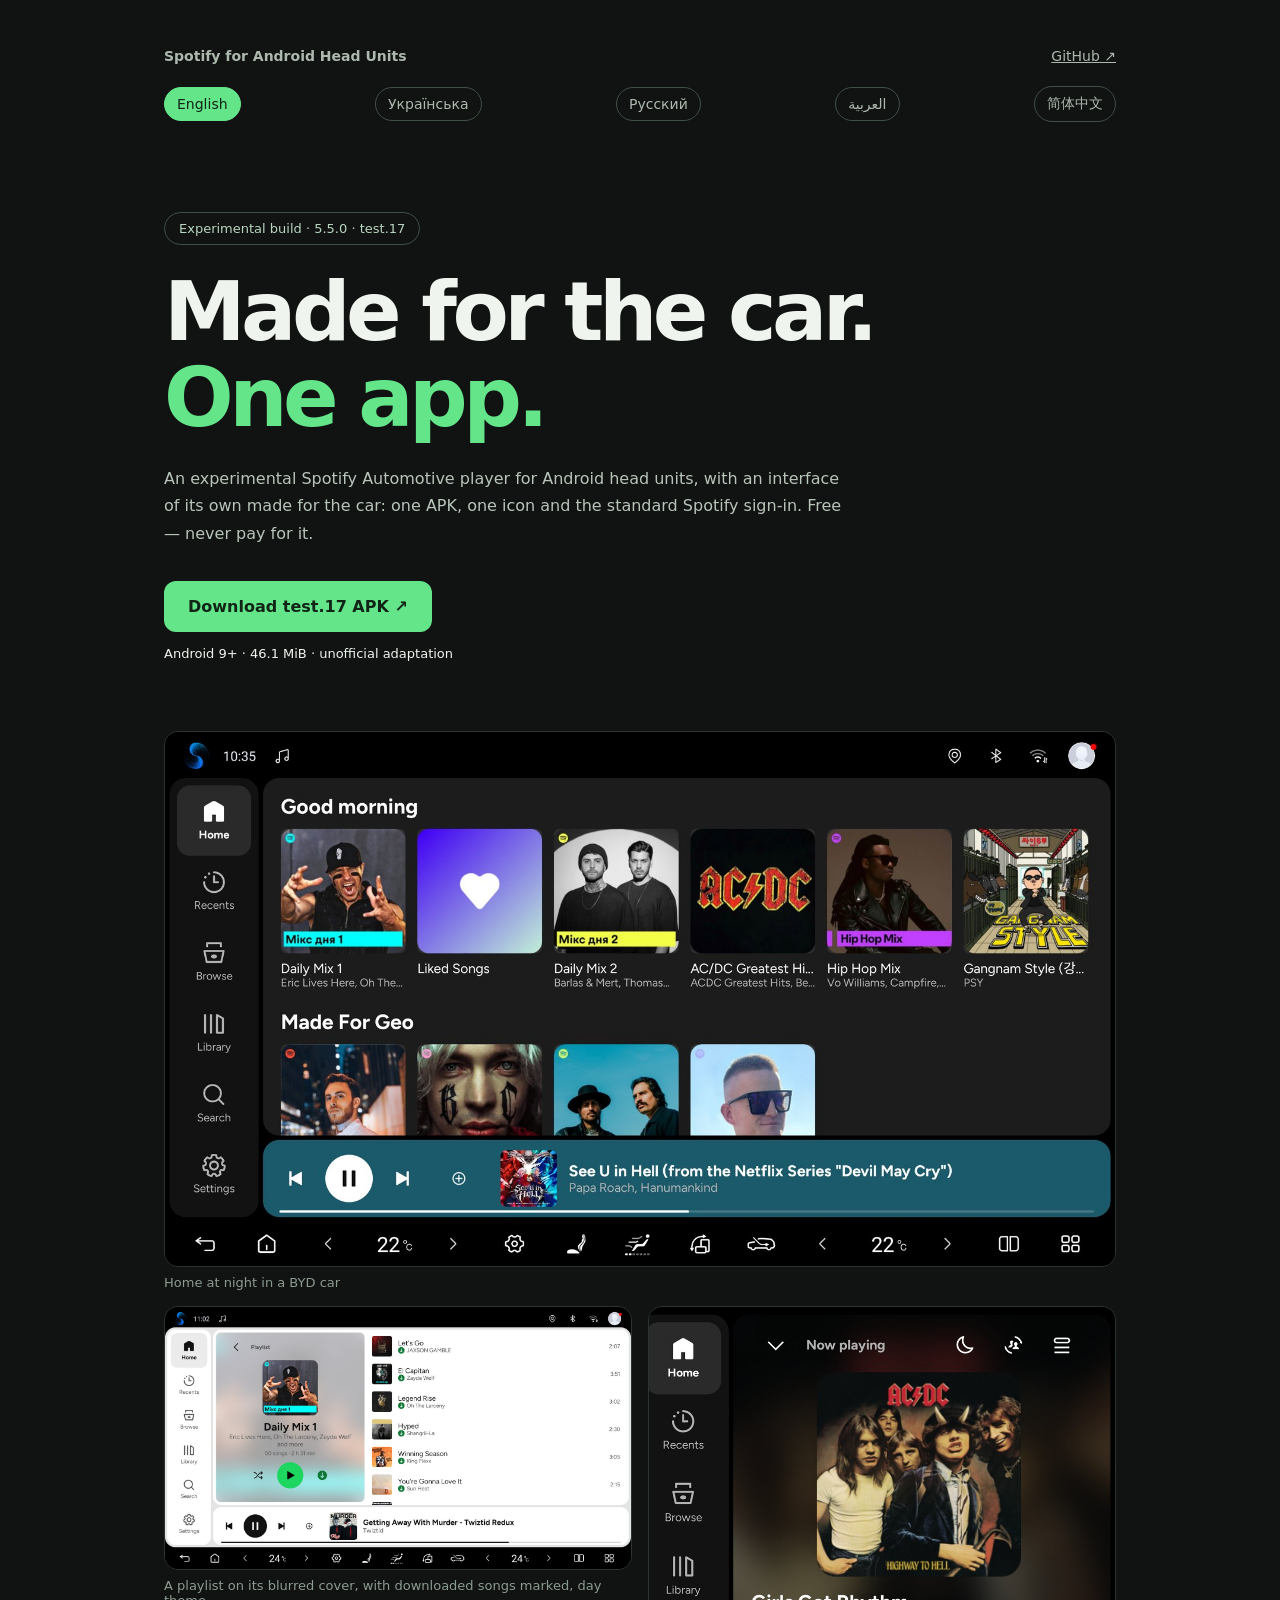
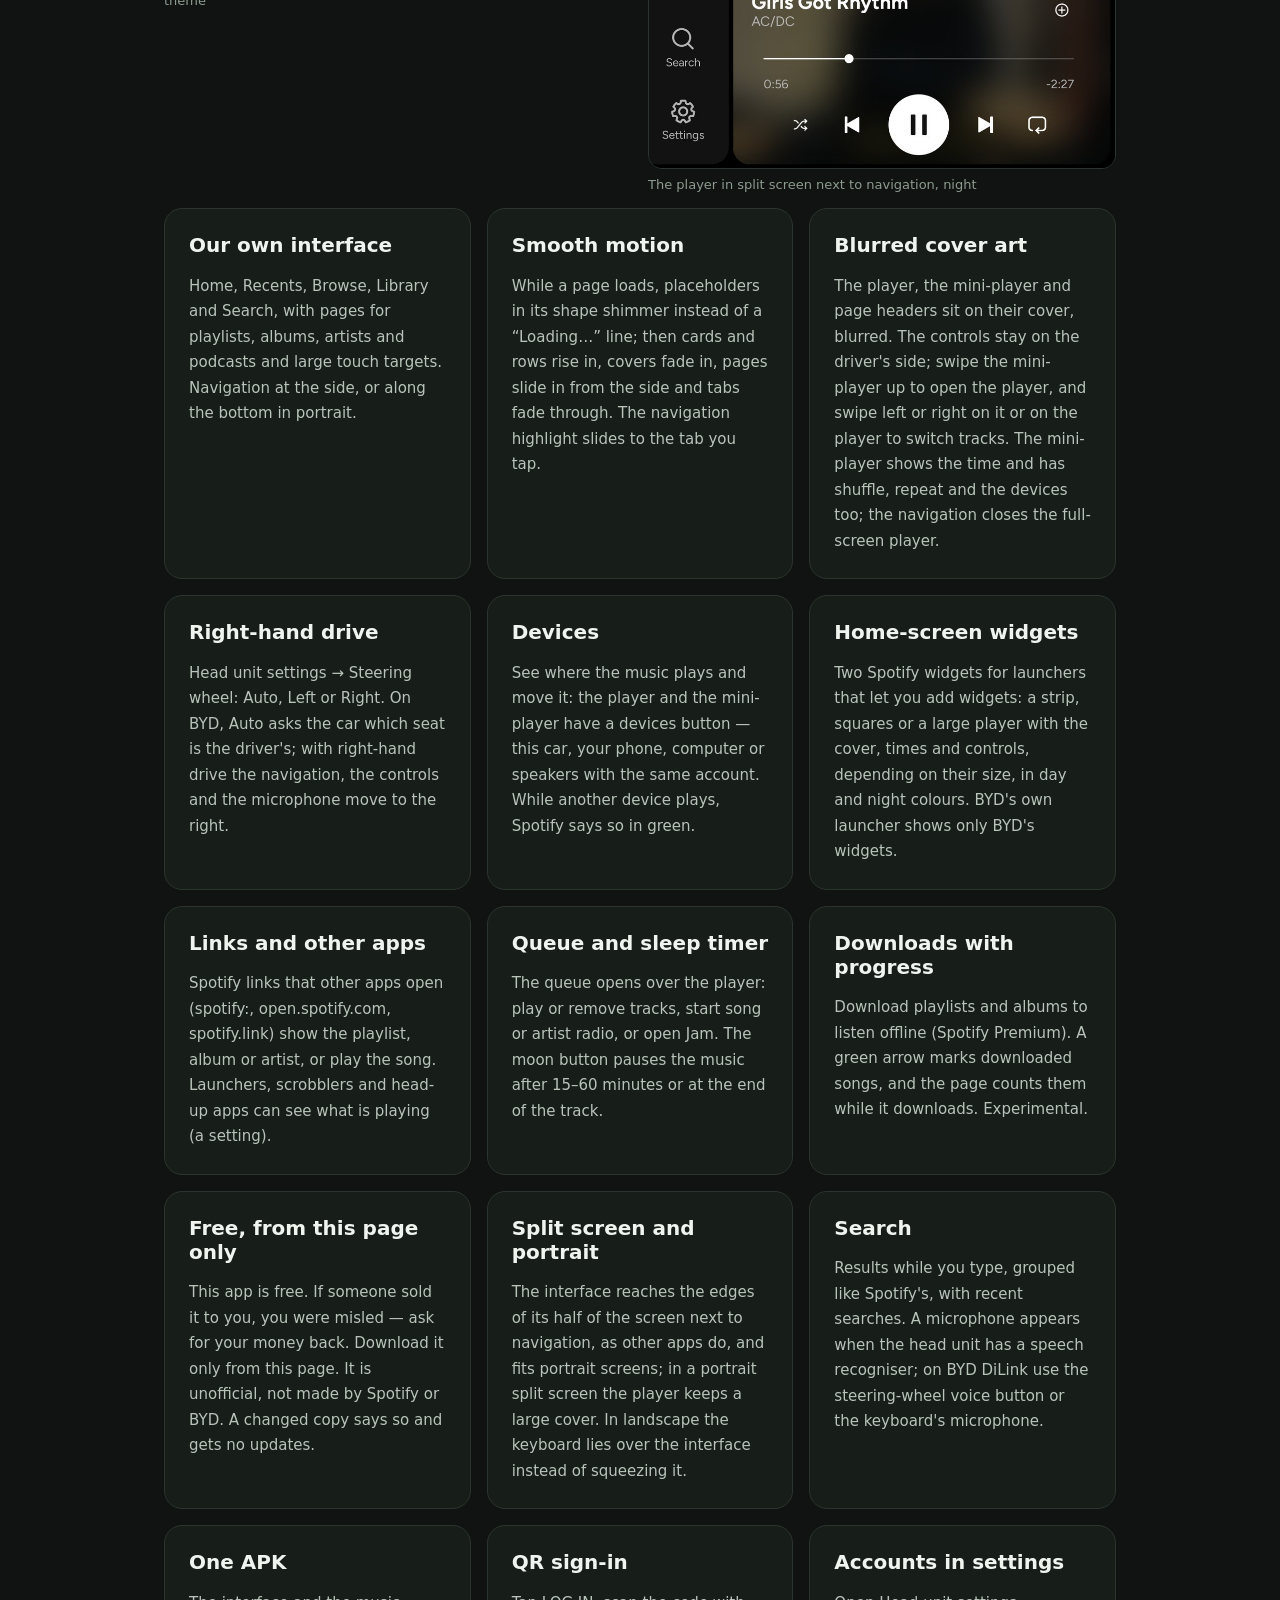
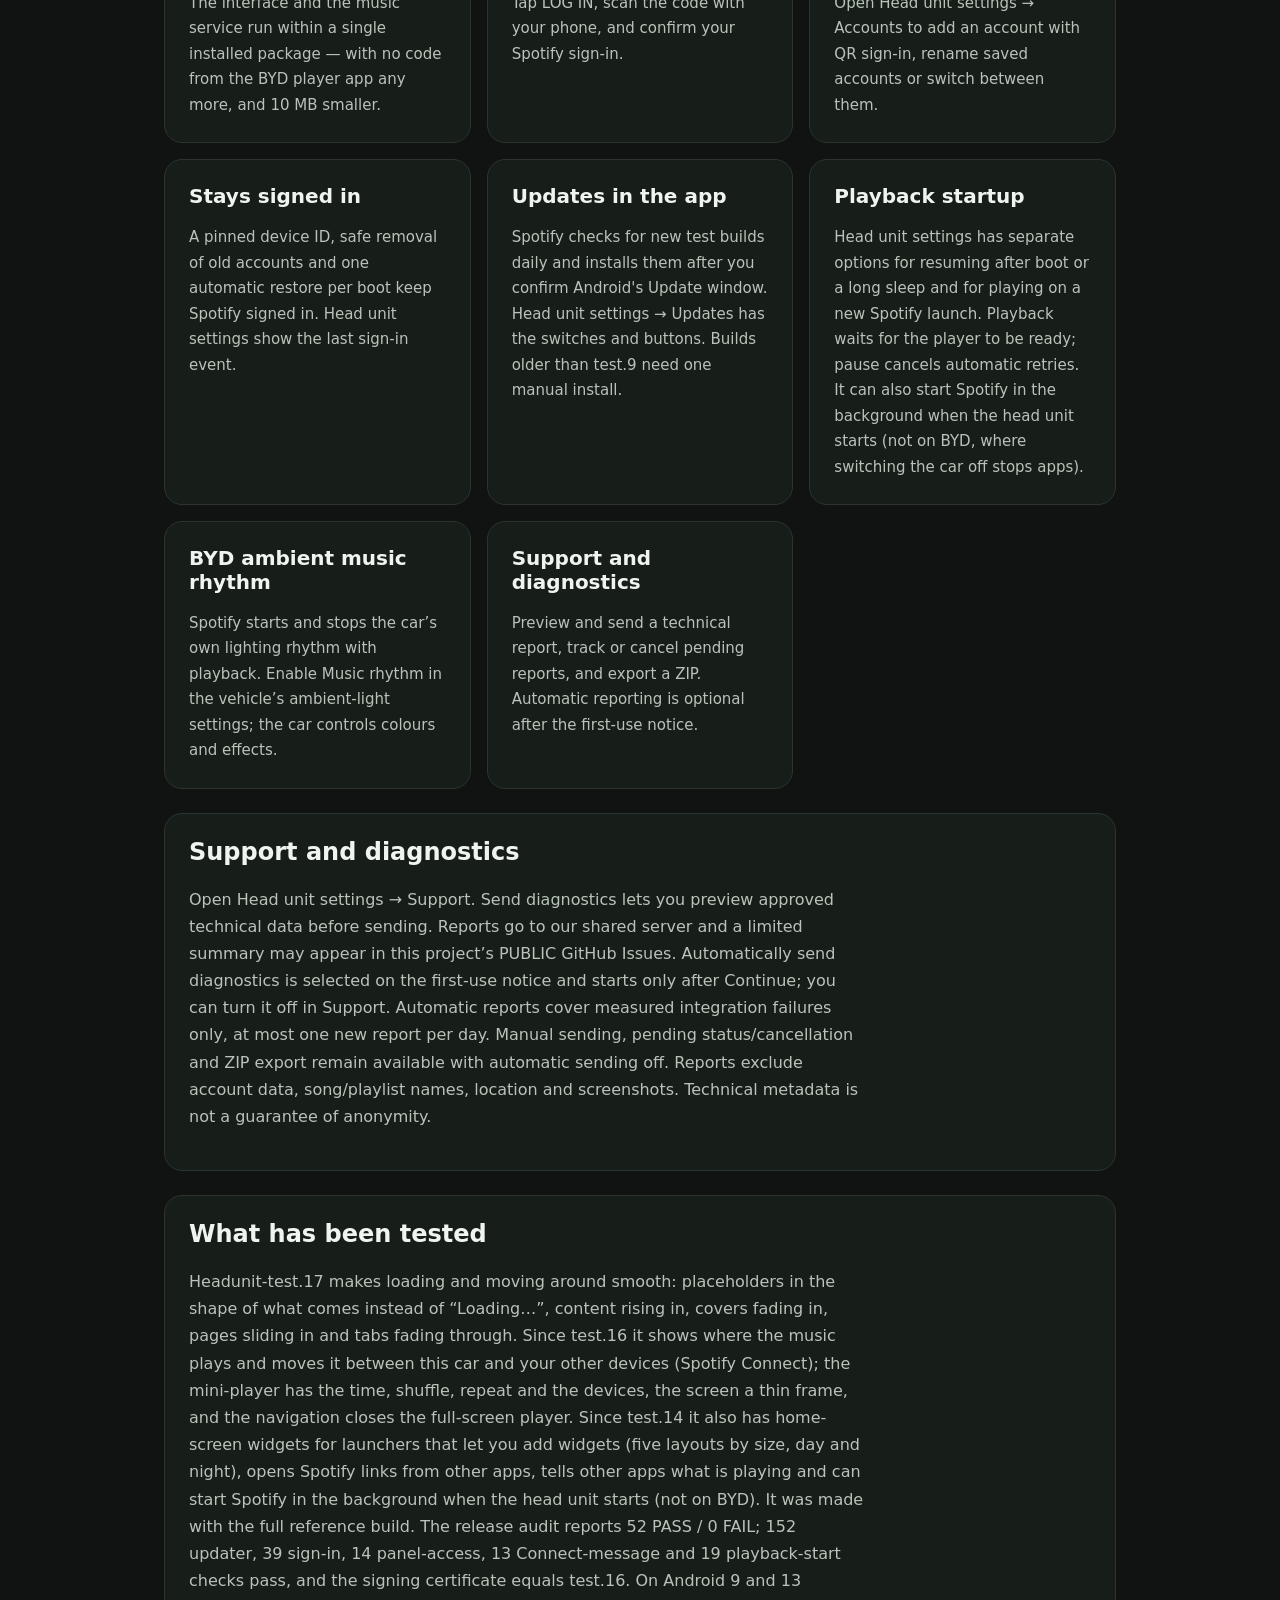
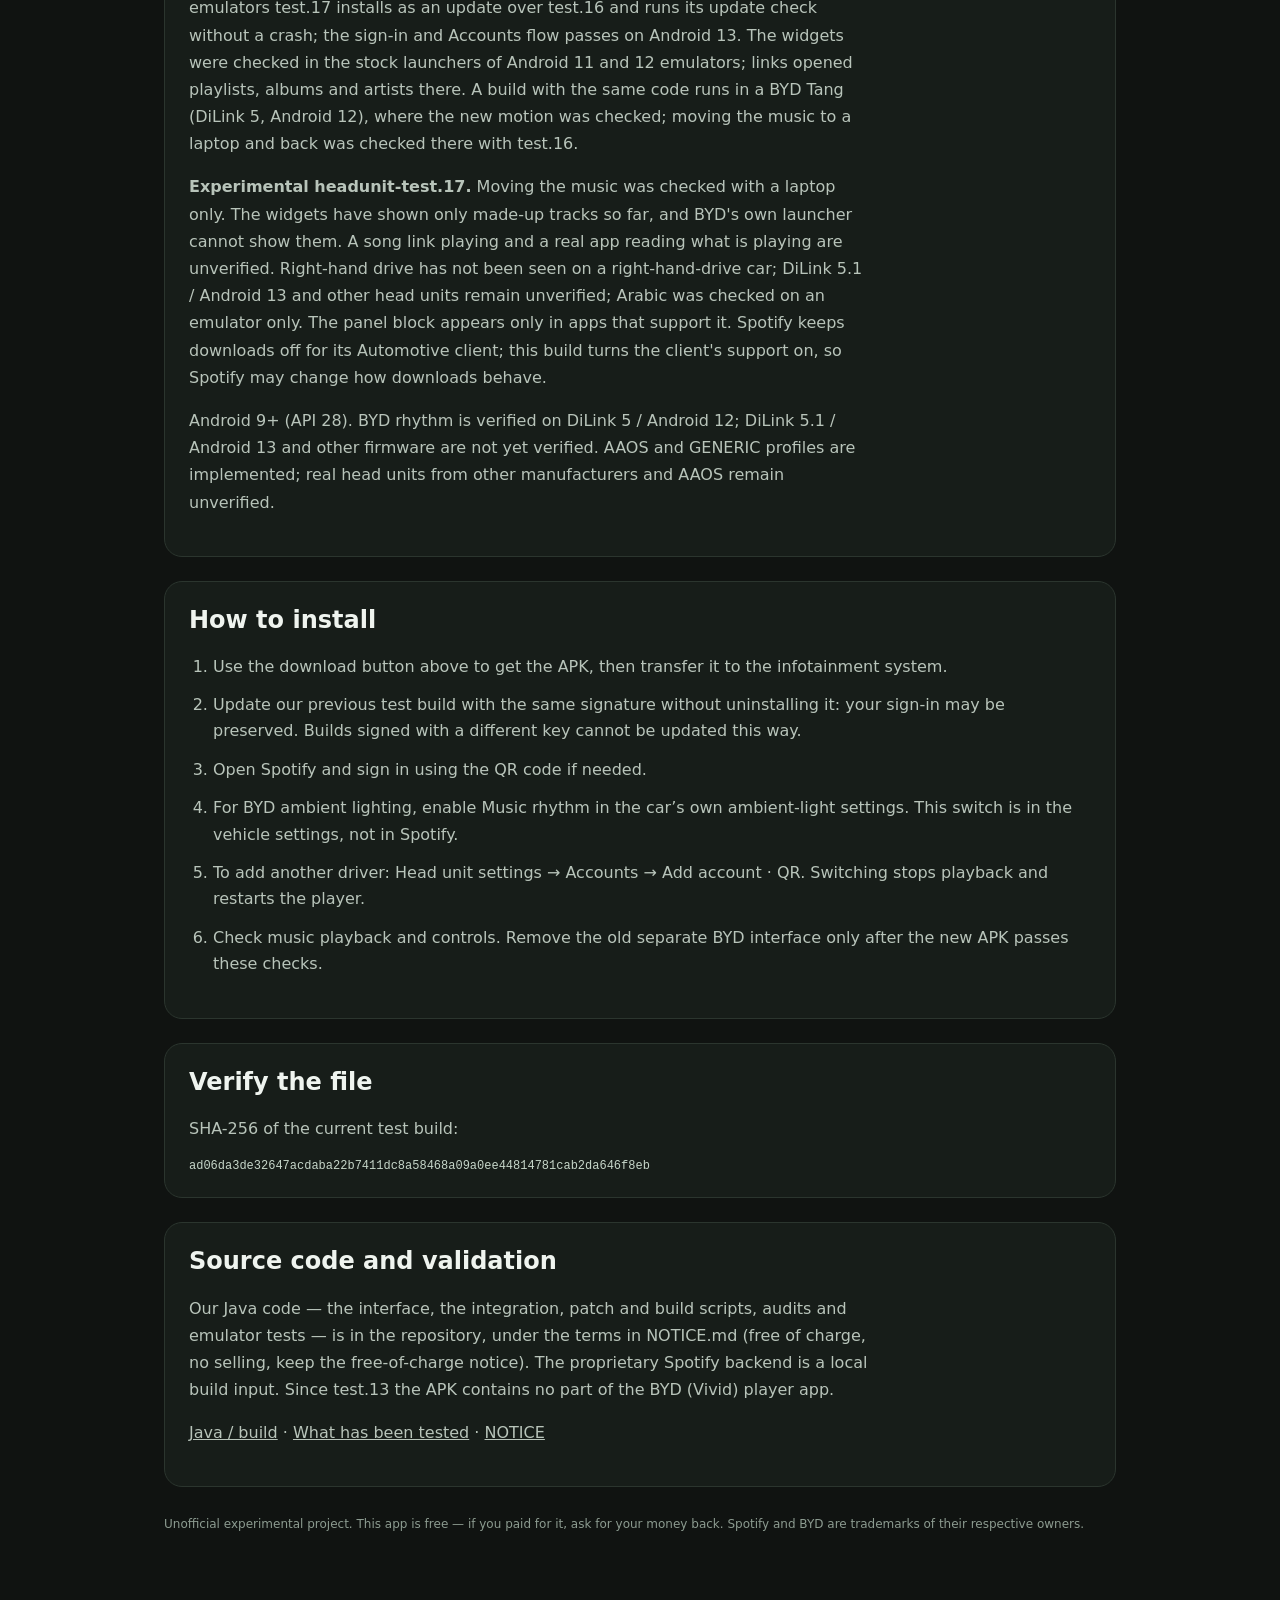
==== commit 40ab9a89: "Prepare the test.17 download page, release records and Telegram post Co-Authored-By: Claude Opus 5.5" ====
--- a/docs/index.html
+++ b/docs/index.html
@@ -17,18 +17,18 @@
 <body><main>
 <nav><strong>Spotify for Android Head Units</strong><a href="https://github.com/romanchukg-cloud/spotify-android-head-units" dir="ltr">GitHub ↗</a></nav>
 <nav class="language-switch" aria-label="Language"><a lang="en" hreflang="en" dir="auto" href="./" aria-current="page">English</a><a lang="uk" hreflang="uk" dir="auto" href="uk/">Українська</a><a lang="ru" hreflang="ru" dir="auto" href="ru/">Русский</a><a lang="ar" hreflang="ar" dir="auto" href="ar/">العربية</a><a lang="zh-Hans" hreflang="zh-Hans" dir="auto" href="zh-Hans/">简体中文</a></nav>
-<header><div class="badge">Experimental build · 5.5.0 · test.16</div>
+<header><div class="badge">Experimental build · 5.5.0 · test.17</div>
 <h1>Made for the car.<br><span>One app.</span></h1>
 <p>An experimental Spotify Automotive player for Android head units, with an interface of its own made for the car: one APK, one icon and the standard Spotify sign-in. Free — never pay for it.</p>
-<a class="button" href="https://github.com/romanchukg-cloud/spotify-android-head-units/releases/download/v5.5.0-headunit-test.16/Spotify-5.5.0-HeadUnit-test.16.apk" download="Spotify-5.5.0-HeadUnit-test.16.apk">Download test.16 APK ↗</a>
+<a class="button" href="https://github.com/romanchukg-cloud/spotify-android-head-units/releases/download/v5.5.0-headunit-test.17/Spotify-5.5.0-HeadUnit-test.17.apk" download="Spotify-5.5.0-HeadUnit-test.17.apk">Download test.17 APK ↗</a>
 <div class="meta">Android 9+ · 46.1 MiB · unofficial adaptation</div></header>
 <div class="shots"><figure><img src="screens/car-home-night.jpg" width="1600" height="900" alt="Home at night in a BYD car" loading="lazy"><figcaption>Home at night in a BYD car</figcaption></figure><figure><img src="screens/car-playlist-day.jpg" width="1600" height="900" alt="A playlist on its blurred cover, with downloaded songs marked, day theme" loading="lazy"><figcaption>A playlist on its blurred cover, with downloaded songs marked, day theme</figcaption></figure><figure><img src="screens/car-player-split-night.jpg" width="900" height="890" alt="The player in split screen next to navigation, night" loading="lazy"><figcaption>The player in split screen next to navigation, night</figcaption></figure></div>
-<div class="grid"><article class="card"><h2>Our own interface</h2><p>Home, Recents, Browse, Library and Search, with pages for playlists, albums, artists and podcasts and large touch targets. Navigation at the side, or along the bottom in portrait.</p></article><article class="card"><h2>Blurred cover art</h2><p>The player, the mini-player and page headers sit on their cover, blurred. The controls stay on the driver&#x27;s side; swipe the mini-player up to open the player, and swipe left or right on it or on the player to switch tracks. The mini-player shows the time and has shuffle, repeat and the devices too; the navigation closes the full-screen player.</p></article><article class="card"><h2>Right-hand drive</h2><p>Head unit settings → Steering wheel: Auto, Left or Right. On BYD, Auto asks the car which seat is the driver&#x27;s; with right-hand drive the navigation, the controls and the microphone move to the right.</p></article><article class="card"><h2>Devices</h2><p>See where the music plays and move it: the player and the mini-player have a devices button — this car, your phone, computer or speakers with the same account. While another device plays, Spotify says so in green.</p></article><article class="card"><h2>Home-screen widgets</h2><p>Two Spotify widgets for launchers that let you add widgets: a strip, squares or a large player with the cover, times and controls, depending on their size, in day and night colours. BYD&#x27;s own launcher shows only BYD&#x27;s widgets.</p></article><article class="card"><h2>Links and other apps</h2><p>Spotify links that other apps open (spotify:, open.spotify.com, spotify.link) show the playlist, album or artist, or play the song. Launchers, scrobblers and head-up apps can see what is playing (a setting).</p></article><article class="card"><h2>Queue and sleep timer</h2><p>The queue opens over the player: play or remove tracks, start song or artist radio, or open Jam. The moon button pauses the music after 15–60 minutes or at the end of the track.</p></article><article class="card"><h2>Downloads with progress</h2><p>Download playlists and albums to listen offline (Spotify Premium). A green arrow marks downloaded songs, and the page counts them while it downloads. Experimental.</p></article><article class="card"><h2>Free, from this page only</h2><p>This app is free. If someone sold it to you, you were misled — ask for your money back. Download it only from this page. It is unofficial, not made by Spotify or BYD. A changed copy says so and gets no updates.</p></article><article class="card"><h2>Split screen and portrait</h2><p>The interface reaches the edges of its half of the screen next to navigation, as other apps do, and fits portrait screens; in a portrait split screen the player keeps a large cover. In landscape the keyboard lies over the interface instead of squeezing it.</p></article><article class="card"><h2>Search</h2><p>Results while you type, grouped like Spotify&#x27;s, with recent searches. A microphone appears when the head unit has a speech recogniser; on BYD DiLink use the steering-wheel voice button or the keyboard&#x27;s microphone.</p></article><article class="card"><h2>One APK</h2><p>The interface and the music service run within a single installed package — with no code from the BYD player app any more, and 10 MB smaller.</p></article><article class="card"><h2>QR sign-in</h2><p>Tap LOG IN, scan the code with your phone, and confirm your Spotify sign-in.</p></article><article class="card"><h2>Accounts in settings</h2><p>Open Head unit settings → Accounts to add an account with QR sign-in, rename saved accounts or switch between them.</p></article><article class="card"><h2>Stays signed in</h2><p>A pinned device ID, safe removal of old accounts and one automatic restore per boot keep Spotify signed in. Head unit settings show the last sign-in event.</p></article><article class="card"><h2>Updates in the app</h2><p>Spotify checks for new test builds daily and installs them after you confirm Android&#x27;s Update window. Head unit settings → Updates has the switches and buttons. Builds older than test.9 need one manual install.</p></article><article class="card"><h2>Playback startup</h2><p>Head unit settings has separate options for resuming after boot or a long sleep and for playing on a new Spotify launch. Playback waits for the player to be ready; pause cancels automatic retries. It can also start Spotify in the background when the head unit starts (not on BYD, where switching the car off stops apps).</p></article><article class="card"><h2>BYD ambient music rhythm</h2><p>Spotify starts and stops the car’s own lighting rhythm with playback. Enable Music rhythm in the vehicle’s ambient-light settings; the car controls colours and effects.</p></article><article class="card" lang="en" dir="ltr"><h2>Support and diagnostics</h2><p>Preview and send a technical report, track or cancel pending reports, and export a ZIP. Automatic reporting is optional after the first-use notice.</p></article></div>
+<div class="grid"><article class="card"><h2>Our own interface</h2><p>Home, Recents, Browse, Library and Search, with pages for playlists, albums, artists and podcasts and large touch targets. Navigation at the side, or along the bottom in portrait.</p></article><article class="card"><h2>Smooth motion</h2><p>While a page loads, placeholders in its shape shimmer instead of a “Loading…” line; then cards and rows rise in, covers fade in, pages slide in from the side and tabs fade through. The navigation highlight slides to the tab you tap.</p></article><article class="card"><h2>Blurred cover art</h2><p>The player, the mini-player and page headers sit on their cover, blurred. The controls stay on the driver&#x27;s side; swipe the mini-player up to open the player, and swipe left or right on it or on the player to switch tracks. The mini-player shows the time and has shuffle, repeat and the devices too; the navigation closes the full-screen player.</p></article><article class="card"><h2>Right-hand drive</h2><p>Head unit settings → Steering wheel: Auto, Left or Right. On BYD, Auto asks the car which seat is the driver&#x27;s; with right-hand drive the navigation, the controls and the microphone move to the right.</p></article><article class="card"><h2>Devices</h2><p>See where the music plays and move it: the player and the mini-player have a devices button — this car, your phone, computer or speakers with the same account. While another device plays, Spotify says so in green.</p></article><article class="card"><h2>Home-screen widgets</h2><p>Two Spotify widgets for launchers that let you add widgets: a strip, squares or a large player with the cover, times and controls, depending on their size, in day and night colours. BYD&#x27;s own launcher shows only BYD&#x27;s widgets.</p></article><article class="card"><h2>Links and other apps</h2><p>Spotify links that other apps open (spotify:, open.spotify.com, spotify.link) show the playlist, album or artist, or play the song. Launchers, scrobblers and head-up apps can see what is playing (a setting).</p></article><article class="card"><h2>Queue and sleep timer</h2><p>The queue opens over the player: play or remove tracks, start song or artist radio, or open Jam. The moon button pauses the music after 15–60 minutes or at the end of the track.</p></article><article class="card"><h2>Downloads with progress</h2><p>Download playlists and albums to listen offline (Spotify Premium). A green arrow marks downloaded songs, and the page counts them while it downloads. Experimental.</p></article><article class="card"><h2>Free, from this page only</h2><p>This app is free. If someone sold it to you, you were misled — ask for your money back. Download it only from this page. It is unofficial, not made by Spotify or BYD. A changed copy says so and gets no updates.</p></article><article class="card"><h2>Split screen and portrait</h2><p>The interface reaches the edges of its half of the screen next to navigation, as other apps do, and fits portrait screens; in a portrait split screen the player keeps a large cover. In landscape the keyboard lies over the interface instead of squeezing it.</p></article><article class="card"><h2>Search</h2><p>Results while you type, grouped like Spotify&#x27;s, with recent searches. A microphone appears when the head unit has a speech recogniser; on BYD DiLink use the steering-wheel voice button or the keyboard&#x27;s microphone.</p></article><article class="card"><h2>One APK</h2><p>The interface and the music service run within a single installed package — with no code from the BYD player app any more, and 10 MB smaller.</p></article><article class="card"><h2>QR sign-in</h2><p>Tap LOG IN, scan the code with your phone, and confirm your Spotify sign-in.</p></article><article class="card"><h2>Accounts in settings</h2><p>Open Head unit settings → Accounts to add an account with QR sign-in, rename saved accounts or switch between them.</p></article><article class="card"><h2>Stays signed in</h2><p>A pinned device ID, safe removal of old accounts and one automatic restore per boot keep Spotify signed in. Head unit settings show the last sign-in event.</p></article><article class="card"><h2>Updates in the app</h2><p>Spotify checks for new test builds daily and installs them after you confirm Android&#x27;s Update window. Head unit settings → Updates has the switches and buttons. Builds older than test.9 need one manual install.</p></article><article class="card"><h2>Playback startup</h2><p>Head unit settings has separate options for resuming after boot or a long sleep and for playing on a new Spotify launch. Playback waits for the player to be ready; pause cancels automatic retries. It can also start Spotify in the background when the head unit starts (not on BYD, where switching the car off stops apps).</p></article><article class="card"><h2>BYD ambient music rhythm</h2><p>Spotify starts and stops the car’s own lighting rhythm with playback. Enable Music rhythm in the vehicle’s ambient-light settings; the car controls colours and effects.</p></article><article class="card" lang="en" dir="ltr"><h2>Support and diagnostics</h2><p>Preview and send a technical report, track or cancel pending reports, and export a ZIP. Automatic reporting is optional after the first-use notice.</p></article></div>
 <section lang="en" dir="ltr"><h2>Support and diagnostics</h2><p>Open Head unit settings → Support. Send diagnostics lets you preview approved technical data before sending. Reports go to our shared server and a limited summary may appear in this project’s PUBLIC GitHub Issues. Automatically send diagnostics is selected on the first-use notice and starts only after Continue; you can turn it off in Support. Automatic reports cover measured integration failures only, at most one new report per day. Manual sending, pending status/cancellation and ZIP export remain available with automatic sending off. Reports exclude account data, song/playlist names, location and screenshots. Technical metadata is not a guarantee of anonymity.</p></section>
-<section><h2>What has been tested</h2><p>Headunit-test.16 shows where the music plays and moves it between this car and your other devices (Spotify Connect); the mini-player has the time, shuffle, repeat and the devices, the screen a thin frame, and the navigation closes the full-screen player. Since test.14 it also has home-screen widgets for launchers that let you add widgets (five layouts by size, day and night), opens Spotify links from other apps, tells other apps what is playing and can start Spotify in the background when the head unit starts (not on BYD). It was made with the full reference build. The release audit reports 51 PASS / 0 FAIL; 152 updater, 39 sign-in, 14 panel-access and 19 playback-start checks pass, and the signing certificate equals test.15. On Android 9 and 13 emulators test.16 installs as an update over test.15 and runs its update check without a crash; the sign-in and Accounts flow passes on Android 13. The widgets were checked in the stock launchers of Android 11 and 12 emulators; links opened playlists, albums and artists there. A build with the same code runs in a BYD Tang (DiLink 5, Android 12), where moving the music to a laptop and back was checked.</p>
-<p><strong>Experimental headunit-test.16.</strong> Moving the music was checked with a laptop only. The widgets have shown only made-up tracks so far, and BYD&#x27;s own launcher cannot show them. A song link playing and a real app reading what is playing are unverified. Right-hand drive has not been seen on a right-hand-drive car; DiLink 5.1 / Android 13 and other head units remain unverified; Arabic was checked on an emulator only. The panel block appears only in apps that support it. Spotify keeps downloads off for its Automotive client; this build turns the client&#x27;s support on, so Spotify may change how downloads behave.</p><p>Android 9+ (API 28). BYD rhythm is verified on DiLink 5 / Android 12; DiLink 5.1 / Android 13 and other firmware are not yet verified. AAOS and GENERIC profiles are implemented; real head units from other manufacturers and AAOS remain unverified.</p></section>
+<section><h2>What has been tested</h2><p>Headunit-test.17 makes loading and moving around smooth: placeholders in the shape of what comes instead of “Loading…”, content rising in, covers fading in, pages sliding in and tabs fading through. Since test.16 it shows where the music plays and moves it between this car and your other devices (Spotify Connect); the mini-player has the time, shuffle, repeat and the devices, the screen a thin frame, and the navigation closes the full-screen player. Since test.14 it also has home-screen widgets for launchers that let you add widgets (five layouts by size, day and night), opens Spotify links from other apps, tells other apps what is playing and can start Spotify in the background when the head unit starts (not on BYD). It was made with the full reference build. The release audit reports 52 PASS / 0 FAIL; 152 updater, 39 sign-in, 14 panel-access, 13 Connect-message and 19 playback-start checks pass, and the signing certificate equals test.16. On Android 9 and 13 emulators test.17 installs as an update over test.16 and runs its update check without a crash; the sign-in and Accounts flow passes on Android 13. The widgets were checked in the stock launchers of Android 11 and 12 emulators; links opened playlists, albums and artists there. A build with the same code runs in a BYD Tang (DiLink 5, Android 12), where the new motion was checked; moving the music to a laptop and back was checked there with test.16.</p>
+<p><strong>Experimental headunit-test.17.</strong> Moving the music was checked with a laptop only. The widgets have shown only made-up tracks so far, and BYD&#x27;s own launcher cannot show them. A song link playing and a real app reading what is playing are unverified. Right-hand drive has not been seen on a right-hand-drive car; DiLink 5.1 / Android 13 and other head units remain unverified; Arabic was checked on an emulator only. The panel block appears only in apps that support it. Spotify keeps downloads off for its Automotive client; this build turns the client&#x27;s support on, so Spotify may change how downloads behave.</p><p>Android 9+ (API 28). BYD rhythm is verified on DiLink 5 / Android 12; DiLink 5.1 / Android 13 and other firmware are not yet verified. AAOS and GENERIC profiles are implemented; real head units from other manufacturers and AAOS remain unverified.</p></section>
 <section><h2>How to install</h2><ol><li>Use the download button above to get the APK, then transfer it to the infotainment system.</li><li>Update our previous test build with the same signature without uninstalling it: your sign-in may be preserved. Builds signed with a different key cannot be updated this way.</li><li>Open Spotify and sign in using the QR code if needed.</li><li>For BYD ambient lighting, enable Music rhythm in the car’s own ambient-light settings. This switch is in the vehicle settings, not in Spotify.</li><li>To add another driver: Head unit settings → Accounts → Add account · QR. Switching stops playback and restarts the player.</li><li>Check music playback and controls. Remove the old separate BYD interface only after the new APK passes these checks.</li></ol></section>
-<section><h2>Verify the file</h2><p>SHA-256 of the current test build:</p><code dir="ltr">517be876fa0cc2fb8a4a5c10b8dc7557da8b15502b3f8bf34929fb5ce92b484a</code></section>
-<section><h2>Source code and validation</h2><p>Our Java code — the interface, the integration, patch and build scripts, audits and emulator tests — is in the repository, under the terms in NOTICE.md (free of charge, no selling, keep the free-of-charge notice). The proprietary Spotify backend is a local build input. Since test.13 the APK contains no part of the BYD (Vivid) player app.</p><p><a href="https://github.com/romanchukg-cloud/spotify-android-head-units/tree/main/adapter">Java / build</a> · <a href="https://github.com/romanchukg-cloud/spotify-android-head-units/blob/main/reports/headunit-test.16.md">What has been tested</a> · <a href="https://github.com/romanchukg-cloud/spotify-android-head-units/blob/main/NOTICE.md" dir="ltr">NOTICE</a></p></section>
+<section><h2>Verify the file</h2><p>SHA-256 of the current test build:</p><code dir="ltr">ad06da3de32647acdaba22b7411dc8a58468a09a0ee44814781cab2da646f8eb</code></section>
+<section><h2>Source code and validation</h2><p>Our Java code — the interface, the integration, patch and build scripts, audits and emulator tests — is in the repository, under the terms in NOTICE.md (free of charge, no selling, keep the free-of-charge notice). The proprietary Spotify backend is a local build input. Since test.13 the APK contains no part of the BYD (Vivid) player app.</p><p><a href="https://github.com/romanchukg-cloud/spotify-android-head-units/tree/main/adapter">Java / build</a> · <a href="https://github.com/romanchukg-cloud/spotify-android-head-units/blob/main/reports/headunit-test.17.md">What has been tested</a> · <a href="https://github.com/romanchukg-cloud/spotify-android-head-units/blob/main/NOTICE.md" dir="ltr">NOTICE</a></p></section>
 <footer>Unofficial experimental project. This app is free — if you paid for it, ask for your money back. Spotify and BYD are trademarks of their respective owners.</footer>
 </main></body></html>
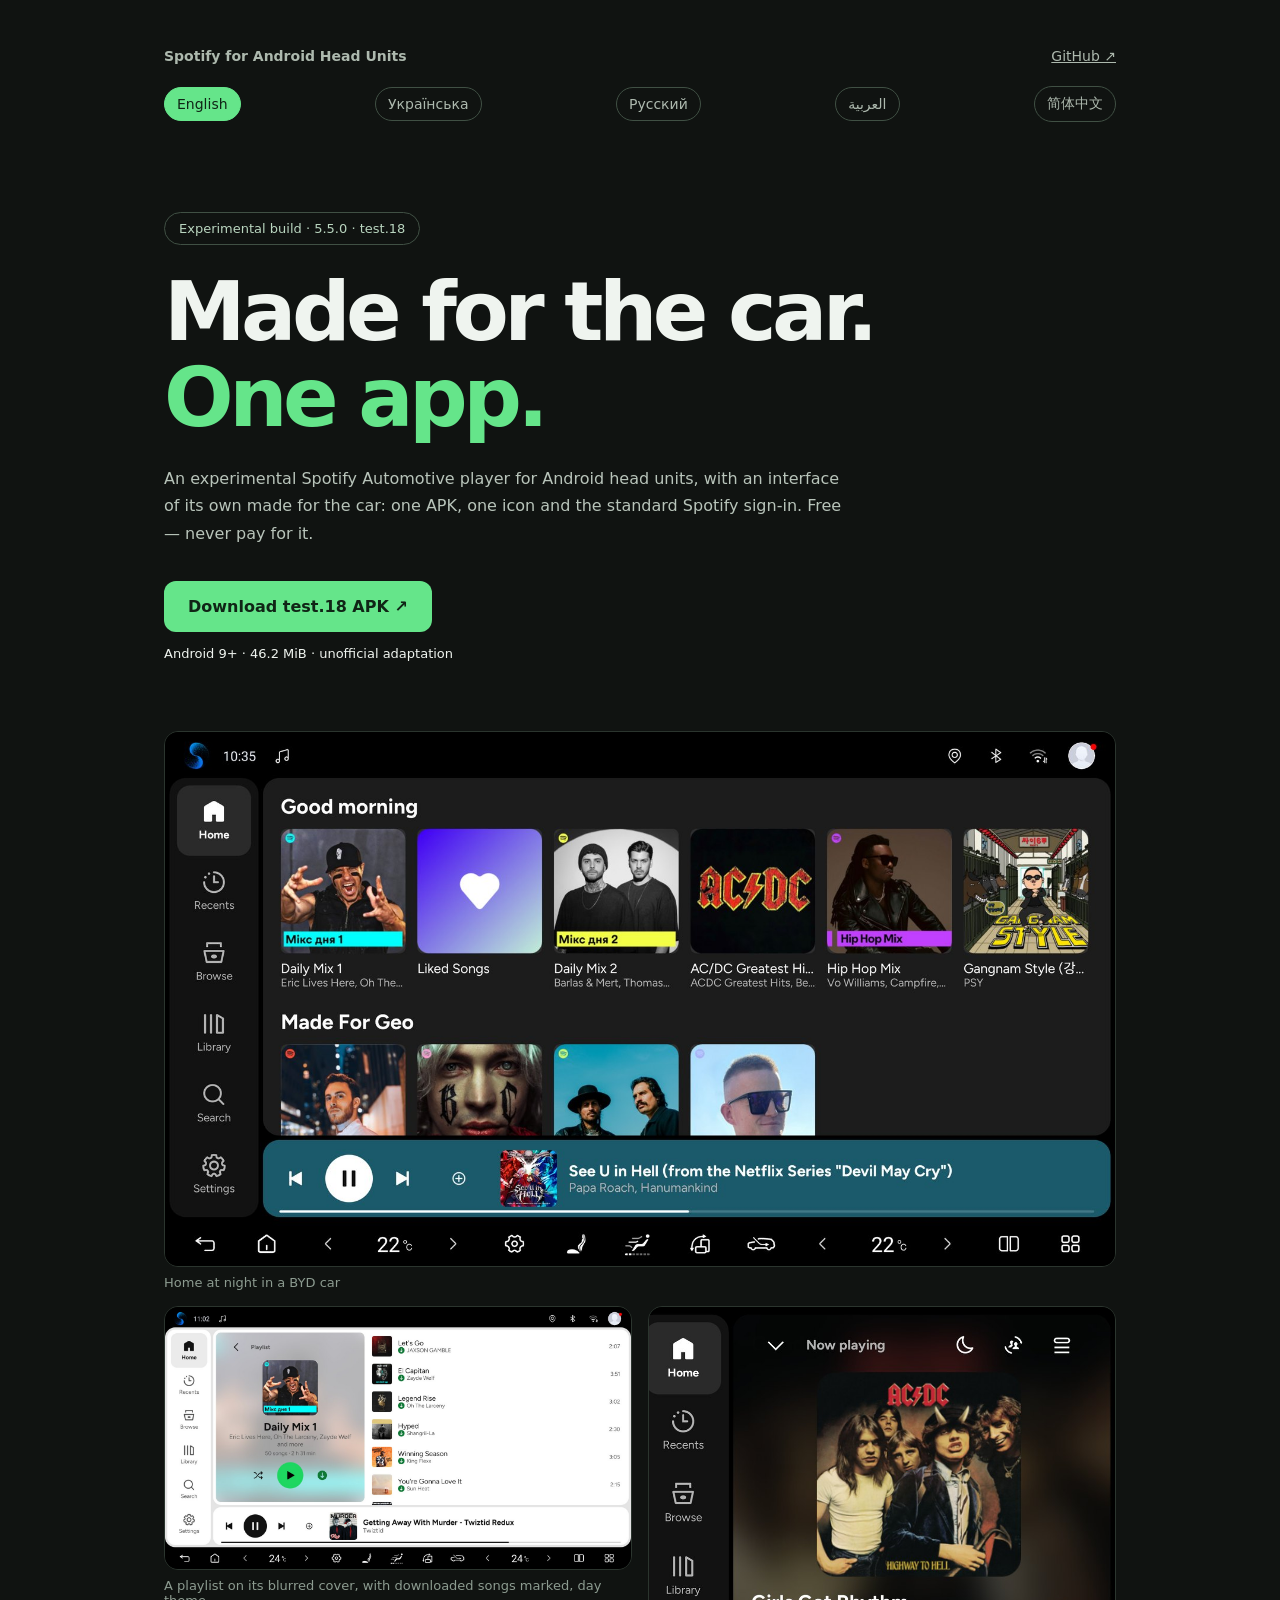
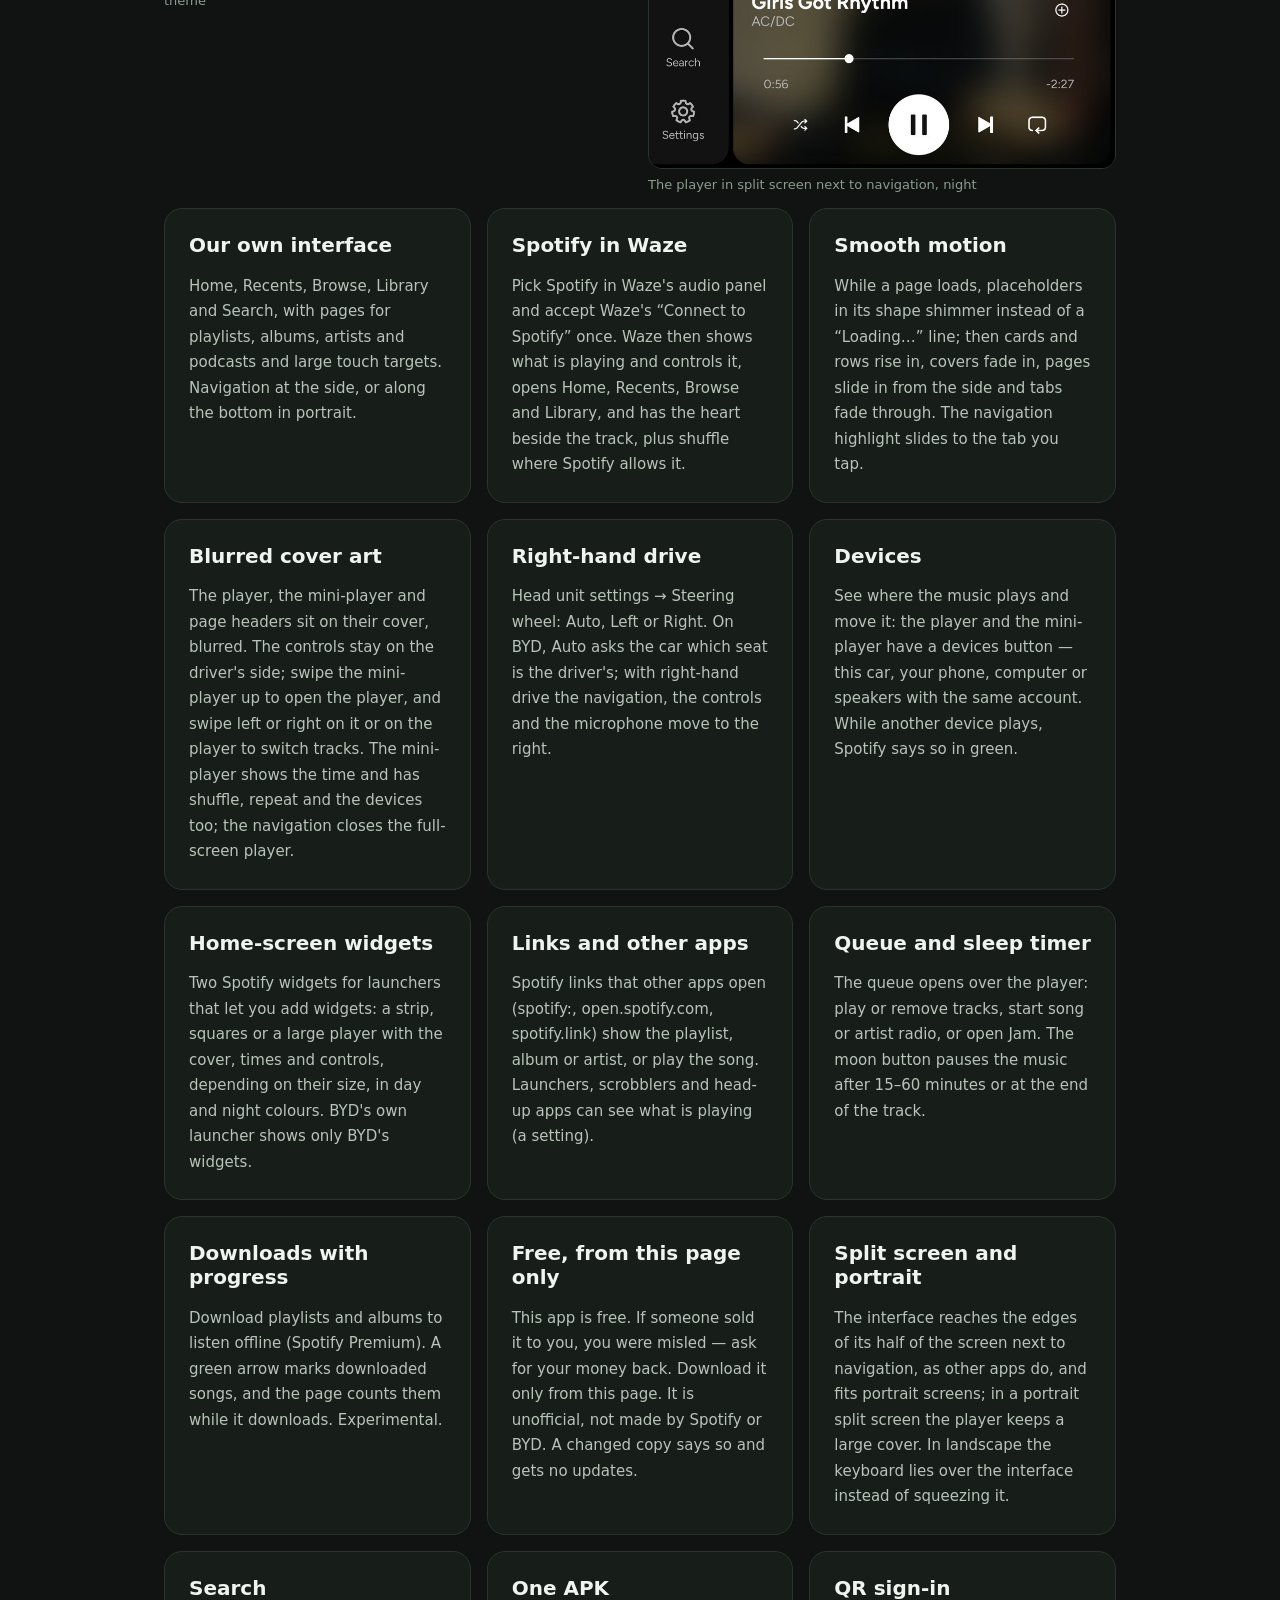
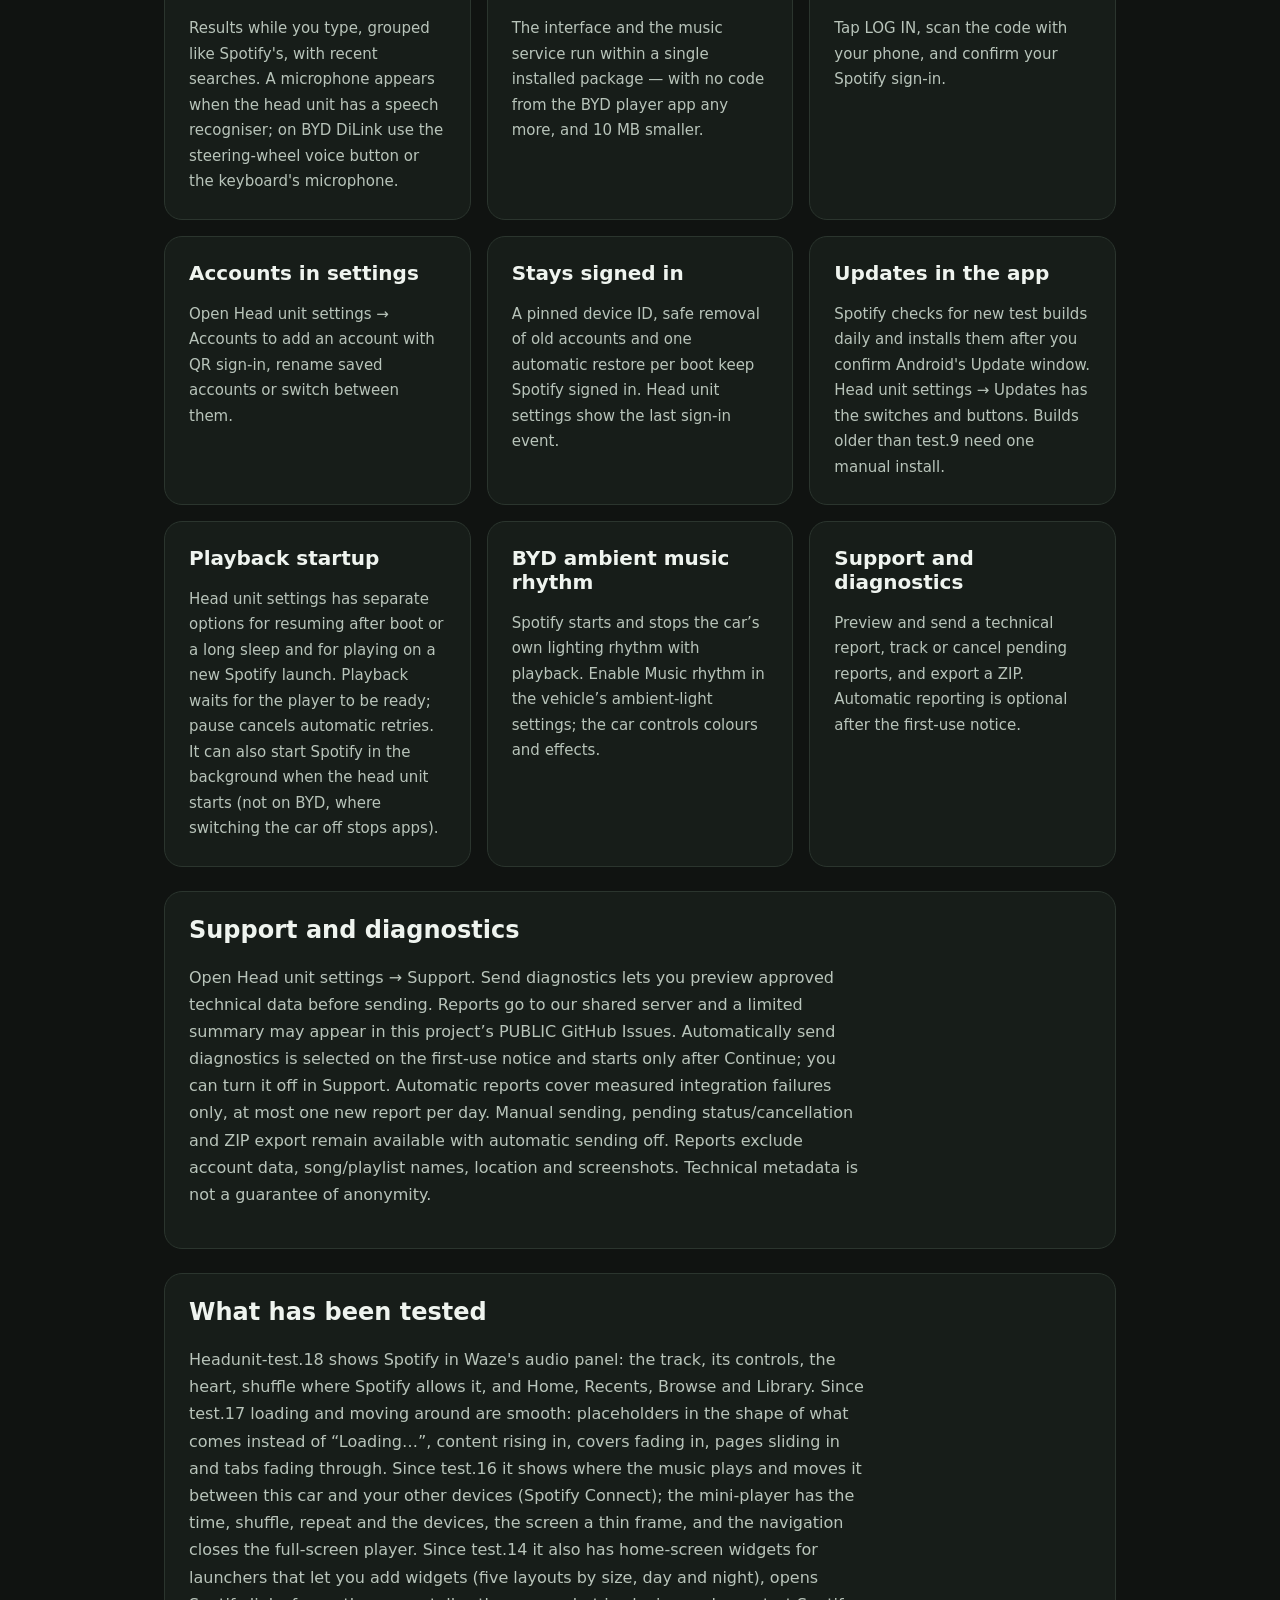
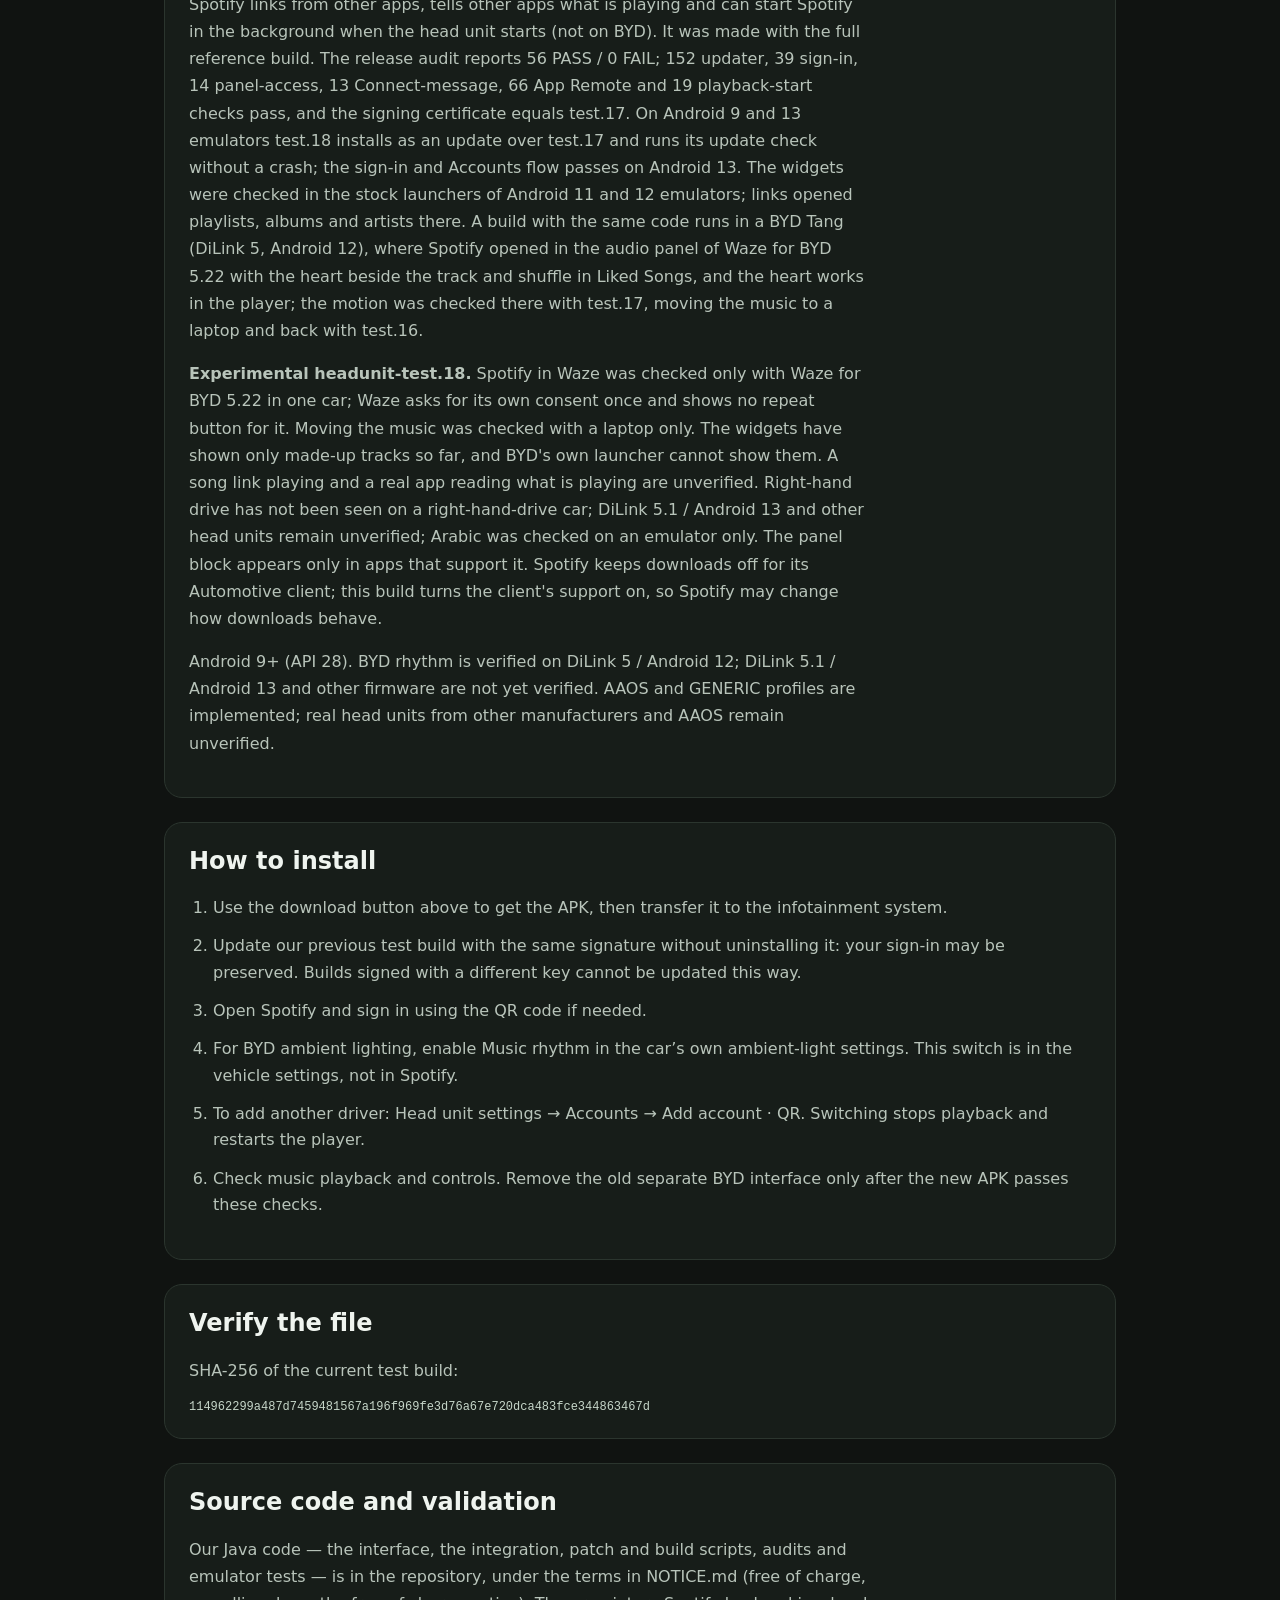
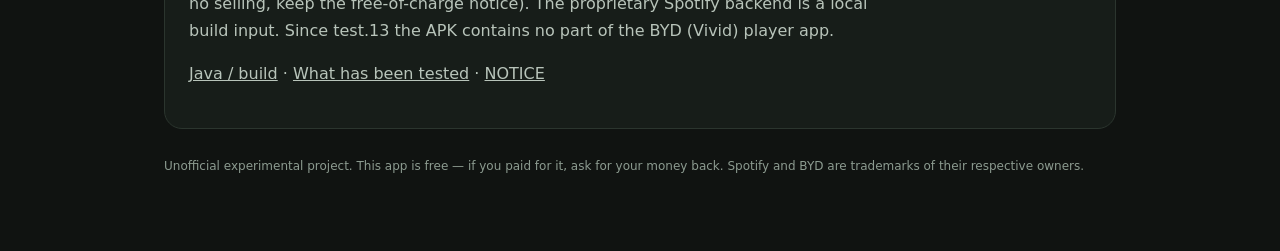
==== commit a099bc65: "Prepare the test.18 download page, release records and Telegram post Co-Authored-By: Claude Opus 5.5" ====
--- a/docs/index.html
+++ b/docs/index.html
@@ -17,18 +17,18 @@
 <body><main>
 <nav><strong>Spotify for Android Head Units</strong><a href="https://github.com/romanchukg-cloud/spotify-android-head-units" dir="ltr">GitHub ↗</a></nav>
 <nav class="language-switch" aria-label="Language"><a lang="en" hreflang="en" dir="auto" href="./" aria-current="page">English</a><a lang="uk" hreflang="uk" dir="auto" href="uk/">Українська</a><a lang="ru" hreflang="ru" dir="auto" href="ru/">Русский</a><a lang="ar" hreflang="ar" dir="auto" href="ar/">العربية</a><a lang="zh-Hans" hreflang="zh-Hans" dir="auto" href="zh-Hans/">简体中文</a></nav>
-<header><div class="badge">Experimental build · 5.5.0 · test.17</div>
+<header><div class="badge">Experimental build · 5.5.0 · test.18</div>
 <h1>Made for the car.<br><span>One app.</span></h1>
 <p>An experimental Spotify Automotive player for Android head units, with an interface of its own made for the car: one APK, one icon and the standard Spotify sign-in. Free — never pay for it.</p>
-<a class="button" href="https://github.com/romanchukg-cloud/spotify-android-head-units/releases/download/v5.5.0-headunit-test.17/Spotify-5.5.0-HeadUnit-test.17.apk" download="Spotify-5.5.0-HeadUnit-test.17.apk">Download test.17 APK ↗</a>
-<div class="meta">Android 9+ · 46.1 MiB · unofficial adaptation</div></header>
+<a class="button" href="https://github.com/romanchukg-cloud/spotify-android-head-units/releases/download/v5.5.0-headunit-test.18/Spotify-5.5.0-HeadUnit-test.18.apk" download="Spotify-5.5.0-HeadUnit-test.18.apk">Download test.18 APK ↗</a>
+<div class="meta">Android 9+ · 46.2 MiB · unofficial adaptation</div></header>
 <div class="shots"><figure><img src="screens/car-home-night.jpg" width="1600" height="900" alt="Home at night in a BYD car" loading="lazy"><figcaption>Home at night in a BYD car</figcaption></figure><figure><img src="screens/car-playlist-day.jpg" width="1600" height="900" alt="A playlist on its blurred cover, with downloaded songs marked, day theme" loading="lazy"><figcaption>A playlist on its blurred cover, with downloaded songs marked, day theme</figcaption></figure><figure><img src="screens/car-player-split-night.jpg" width="900" height="890" alt="The player in split screen next to navigation, night" loading="lazy"><figcaption>The player in split screen next to navigation, night</figcaption></figure></div>
-<div class="grid"><article class="card"><h2>Our own interface</h2><p>Home, Recents, Browse, Library and Search, with pages for playlists, albums, artists and podcasts and large touch targets. Navigation at the side, or along the bottom in portrait.</p></article><article class="card"><h2>Smooth motion</h2><p>While a page loads, placeholders in its shape shimmer instead of a “Loading…” line; then cards and rows rise in, covers fade in, pages slide in from the side and tabs fade through. The navigation highlight slides to the tab you tap.</p></article><article class="card"><h2>Blurred cover art</h2><p>The player, the mini-player and page headers sit on their cover, blurred. The controls stay on the driver&#x27;s side; swipe the mini-player up to open the player, and swipe left or right on it or on the player to switch tracks. The mini-player shows the time and has shuffle, repeat and the devices too; the navigation closes the full-screen player.</p></article><article class="card"><h2>Right-hand drive</h2><p>Head unit settings → Steering wheel: Auto, Left or Right. On BYD, Auto asks the car which seat is the driver&#x27;s; with right-hand drive the navigation, the controls and the microphone move to the right.</p></article><article class="card"><h2>Devices</h2><p>See where the music plays and move it: the player and the mini-player have a devices button — this car, your phone, computer or speakers with the same account. While another device plays, Spotify says so in green.</p></article><article class="card"><h2>Home-screen widgets</h2><p>Two Spotify widgets for launchers that let you add widgets: a strip, squares or a large player with the cover, times and controls, depending on their size, in day and night colours. BYD&#x27;s own launcher shows only BYD&#x27;s widgets.</p></article><article class="card"><h2>Links and other apps</h2><p>Spotify links that other apps open (spotify:, open.spotify.com, spotify.link) show the playlist, album or artist, or play the song. Launchers, scrobblers and head-up apps can see what is playing (a setting).</p></article><article class="card"><h2>Queue and sleep timer</h2><p>The queue opens over the player: play or remove tracks, start song or artist radio, or open Jam. The moon button pauses the music after 15–60 minutes or at the end of the track.</p></article><article class="card"><h2>Downloads with progress</h2><p>Download playlists and albums to listen offline (Spotify Premium). A green arrow marks downloaded songs, and the page counts them while it downloads. Experimental.</p></article><article class="card"><h2>Free, from this page only</h2><p>This app is free. If someone sold it to you, you were misled — ask for your money back. Download it only from this page. It is unofficial, not made by Spotify or BYD. A changed copy says so and gets no updates.</p></article><article class="card"><h2>Split screen and portrait</h2><p>The interface reaches the edges of its half of the screen next to navigation, as other apps do, and fits portrait screens; in a portrait split screen the player keeps a large cover. In landscape the keyboard lies over the interface instead of squeezing it.</p></article><article class="card"><h2>Search</h2><p>Results while you type, grouped like Spotify&#x27;s, with recent searches. A microphone appears when the head unit has a speech recogniser; on BYD DiLink use the steering-wheel voice button or the keyboard&#x27;s microphone.</p></article><article class="card"><h2>One APK</h2><p>The interface and the music service run within a single installed package — with no code from the BYD player app any more, and 10 MB smaller.</p></article><article class="card"><h2>QR sign-in</h2><p>Tap LOG IN, scan the code with your phone, and confirm your Spotify sign-in.</p></article><article class="card"><h2>Accounts in settings</h2><p>Open Head unit settings → Accounts to add an account with QR sign-in, rename saved accounts or switch between them.</p></article><article class="card"><h2>Stays signed in</h2><p>A pinned device ID, safe removal of old accounts and one automatic restore per boot keep Spotify signed in. Head unit settings show the last sign-in event.</p></article><article class="card"><h2>Updates in the app</h2><p>Spotify checks for new test builds daily and installs them after you confirm Android&#x27;s Update window. Head unit settings → Updates has the switches and buttons. Builds older than test.9 need one manual install.</p></article><article class="card"><h2>Playback startup</h2><p>Head unit settings has separate options for resuming after boot or a long sleep and for playing on a new Spotify launch. Playback waits for the player to be ready; pause cancels automatic retries. It can also start Spotify in the background when the head unit starts (not on BYD, where switching the car off stops apps).</p></article><article class="card"><h2>BYD ambient music rhythm</h2><p>Spotify starts and stops the car’s own lighting rhythm with playback. Enable Music rhythm in the vehicle’s ambient-light settings; the car controls colours and effects.</p></article><article class="card" lang="en" dir="ltr"><h2>Support and diagnostics</h2><p>Preview and send a technical report, track or cancel pending reports, and export a ZIP. Automatic reporting is optional after the first-use notice.</p></article></div>
+<div class="grid"><article class="card"><h2>Our own interface</h2><p>Home, Recents, Browse, Library and Search, with pages for playlists, albums, artists and podcasts and large touch targets. Navigation at the side, or along the bottom in portrait.</p></article><article class="card"><h2>Spotify in Waze</h2><p>Pick Spotify in Waze&#x27;s audio panel and accept Waze&#x27;s “Connect to Spotify” once. Waze then shows what is playing and controls it, opens Home, Recents, Browse and Library, and has the heart beside the track, plus shuffle where Spotify allows it.</p></article><article class="card"><h2>Smooth motion</h2><p>While a page loads, placeholders in its shape shimmer instead of a “Loading…” line; then cards and rows rise in, covers fade in, pages slide in from the side and tabs fade through. The navigation highlight slides to the tab you tap.</p></article><article class="card"><h2>Blurred cover art</h2><p>The player, the mini-player and page headers sit on their cover, blurred. The controls stay on the driver&#x27;s side; swipe the mini-player up to open the player, and swipe left or right on it or on the player to switch tracks. The mini-player shows the time and has shuffle, repeat and the devices too; the navigation closes the full-screen player.</p></article><article class="card"><h2>Right-hand drive</h2><p>Head unit settings → Steering wheel: Auto, Left or Right. On BYD, Auto asks the car which seat is the driver&#x27;s; with right-hand drive the navigation, the controls and the microphone move to the right.</p></article><article class="card"><h2>Devices</h2><p>See where the music plays and move it: the player and the mini-player have a devices button — this car, your phone, computer or speakers with the same account. While another device plays, Spotify says so in green.</p></article><article class="card"><h2>Home-screen widgets</h2><p>Two Spotify widgets for launchers that let you add widgets: a strip, squares or a large player with the cover, times and controls, depending on their size, in day and night colours. BYD&#x27;s own launcher shows only BYD&#x27;s widgets.</p></article><article class="card"><h2>Links and other apps</h2><p>Spotify links that other apps open (spotify:, open.spotify.com, spotify.link) show the playlist, album or artist, or play the song. Launchers, scrobblers and head-up apps can see what is playing (a setting).</p></article><article class="card"><h2>Queue and sleep timer</h2><p>The queue opens over the player: play or remove tracks, start song or artist radio, or open Jam. The moon button pauses the music after 15–60 minutes or at the end of the track.</p></article><article class="card"><h2>Downloads with progress</h2><p>Download playlists and albums to listen offline (Spotify Premium). A green arrow marks downloaded songs, and the page counts them while it downloads. Experimental.</p></article><article class="card"><h2>Free, from this page only</h2><p>This app is free. If someone sold it to you, you were misled — ask for your money back. Download it only from this page. It is unofficial, not made by Spotify or BYD. A changed copy says so and gets no updates.</p></article><article class="card"><h2>Split screen and portrait</h2><p>The interface reaches the edges of its half of the screen next to navigation, as other apps do, and fits portrait screens; in a portrait split screen the player keeps a large cover. In landscape the keyboard lies over the interface instead of squeezing it.</p></article><article class="card"><h2>Search</h2><p>Results while you type, grouped like Spotify&#x27;s, with recent searches. A microphone appears when the head unit has a speech recogniser; on BYD DiLink use the steering-wheel voice button or the keyboard&#x27;s microphone.</p></article><article class="card"><h2>One APK</h2><p>The interface and the music service run within a single installed package — with no code from the BYD player app any more, and 10 MB smaller.</p></article><article class="card"><h2>QR sign-in</h2><p>Tap LOG IN, scan the code with your phone, and confirm your Spotify sign-in.</p></article><article class="card"><h2>Accounts in settings</h2><p>Open Head unit settings → Accounts to add an account with QR sign-in, rename saved accounts or switch between them.</p></article><article class="card"><h2>Stays signed in</h2><p>A pinned device ID, safe removal of old accounts and one automatic restore per boot keep Spotify signed in. Head unit settings show the last sign-in event.</p></article><article class="card"><h2>Updates in the app</h2><p>Spotify checks for new test builds daily and installs them after you confirm Android&#x27;s Update window. Head unit settings → Updates has the switches and buttons. Builds older than test.9 need one manual install.</p></article><article class="card"><h2>Playback startup</h2><p>Head unit settings has separate options for resuming after boot or a long sleep and for playing on a new Spotify launch. Playback waits for the player to be ready; pause cancels automatic retries. It can also start Spotify in the background when the head unit starts (not on BYD, where switching the car off stops apps).</p></article><article class="card"><h2>BYD ambient music rhythm</h2><p>Spotify starts and stops the car’s own lighting rhythm with playback. Enable Music rhythm in the vehicle’s ambient-light settings; the car controls colours and effects.</p></article><article class="card" lang="en" dir="ltr"><h2>Support and diagnostics</h2><p>Preview and send a technical report, track or cancel pending reports, and export a ZIP. Automatic reporting is optional after the first-use notice.</p></article></div>
 <section lang="en" dir="ltr"><h2>Support and diagnostics</h2><p>Open Head unit settings → Support. Send diagnostics lets you preview approved technical data before sending. Reports go to our shared server and a limited summary may appear in this project’s PUBLIC GitHub Issues. Automatically send diagnostics is selected on the first-use notice and starts only after Continue; you can turn it off in Support. Automatic reports cover measured integration failures only, at most one new report per day. Manual sending, pending status/cancellation and ZIP export remain available with automatic sending off. Reports exclude account data, song/playlist names, location and screenshots. Technical metadata is not a guarantee of anonymity.</p></section>
-<section><h2>What has been tested</h2><p>Headunit-test.17 makes loading and moving around smooth: placeholders in the shape of what comes instead of “Loading…”, content rising in, covers fading in, pages sliding in and tabs fading through. Since test.16 it shows where the music plays and moves it between this car and your other devices (Spotify Connect); the mini-player has the time, shuffle, repeat and the devices, the screen a thin frame, and the navigation closes the full-screen player. Since test.14 it also has home-screen widgets for launchers that let you add widgets (five layouts by size, day and night), opens Spotify links from other apps, tells other apps what is playing and can start Spotify in the background when the head unit starts (not on BYD). It was made with the full reference build. The release audit reports 52 PASS / 0 FAIL; 152 updater, 39 sign-in, 14 panel-access, 13 Connect-message and 19 playback-start checks pass, and the signing certificate equals test.16. On Android 9 and 13 emulators test.17 installs as an update over test.16 and runs its update check without a crash; the sign-in and Accounts flow passes on Android 13. The widgets were checked in the stock launchers of Android 11 and 12 emulators; links opened playlists, albums and artists there. A build with the same code runs in a BYD Tang (DiLink 5, Android 12), where the new motion was checked; moving the music to a laptop and back was checked there with test.16.</p>
-<p><strong>Experimental headunit-test.17.</strong> Moving the music was checked with a laptop only. The widgets have shown only made-up tracks so far, and BYD&#x27;s own launcher cannot show them. A song link playing and a real app reading what is playing are unverified. Right-hand drive has not been seen on a right-hand-drive car; DiLink 5.1 / Android 13 and other head units remain unverified; Arabic was checked on an emulator only. The panel block appears only in apps that support it. Spotify keeps downloads off for its Automotive client; this build turns the client&#x27;s support on, so Spotify may change how downloads behave.</p><p>Android 9+ (API 28). BYD rhythm is verified on DiLink 5 / Android 12; DiLink 5.1 / Android 13 and other firmware are not yet verified. AAOS and GENERIC profiles are implemented; real head units from other manufacturers and AAOS remain unverified.</p></section>
+<section><h2>What has been tested</h2><p>Headunit-test.18 shows Spotify in Waze&#x27;s audio panel: the track, its controls, the heart, shuffle where Spotify allows it, and Home, Recents, Browse and Library. Since test.17 loading and moving around are smooth: placeholders in the shape of what comes instead of “Loading…”, content rising in, covers fading in, pages sliding in and tabs fading through. Since test.16 it shows where the music plays and moves it between this car and your other devices (Spotify Connect); the mini-player has the time, shuffle, repeat and the devices, the screen a thin frame, and the navigation closes the full-screen player. Since test.14 it also has home-screen widgets for launchers that let you add widgets (five layouts by size, day and night), opens Spotify links from other apps, tells other apps what is playing and can start Spotify in the background when the head unit starts (not on BYD). It was made with the full reference build. The release audit reports 56 PASS / 0 FAIL; 152 updater, 39 sign-in, 14 panel-access, 13 Connect-message, 66 App Remote and 19 playback-start checks pass, and the signing certificate equals test.17. On Android 9 and 13 emulators test.18 installs as an update over test.17 and runs its update check without a crash; the sign-in and Accounts flow passes on Android 13. The widgets were checked in the stock launchers of Android 11 and 12 emulators; links opened playlists, albums and artists there. A build with the same code runs in a BYD Tang (DiLink 5, Android 12), where Spotify opened in the audio panel of Waze for BYD 5.22 with the heart beside the track and shuffle in Liked Songs, and the heart works in the player; the motion was checked there with test.17, moving the music to a laptop and back with test.16.</p>
+<p><strong>Experimental headunit-test.18.</strong> Spotify in Waze was checked only with Waze for BYD 5.22 in one car; Waze asks for its own consent once and shows no repeat button for it. Moving the music was checked with a laptop only. The widgets have shown only made-up tracks so far, and BYD&#x27;s own launcher cannot show them. A song link playing and a real app reading what is playing are unverified. Right-hand drive has not been seen on a right-hand-drive car; DiLink 5.1 / Android 13 and other head units remain unverified; Arabic was checked on an emulator only. The panel block appears only in apps that support it. Spotify keeps downloads off for its Automotive client; this build turns the client&#x27;s support on, so Spotify may change how downloads behave.</p><p>Android 9+ (API 28). BYD rhythm is verified on DiLink 5 / Android 12; DiLink 5.1 / Android 13 and other firmware are not yet verified. AAOS and GENERIC profiles are implemented; real head units from other manufacturers and AAOS remain unverified.</p></section>
 <section><h2>How to install</h2><ol><li>Use the download button above to get the APK, then transfer it to the infotainment system.</li><li>Update our previous test build with the same signature without uninstalling it: your sign-in may be preserved. Builds signed with a different key cannot be updated this way.</li><li>Open Spotify and sign in using the QR code if needed.</li><li>For BYD ambient lighting, enable Music rhythm in the car’s own ambient-light settings. This switch is in the vehicle settings, not in Spotify.</li><li>To add another driver: Head unit settings → Accounts → Add account · QR. Switching stops playback and restarts the player.</li><li>Check music playback and controls. Remove the old separate BYD interface only after the new APK passes these checks.</li></ol></section>
-<section><h2>Verify the file</h2><p>SHA-256 of the current test build:</p><code dir="ltr">ad06da3de32647acdaba22b7411dc8a58468a09a0ee44814781cab2da646f8eb</code></section>
-<section><h2>Source code and validation</h2><p>Our Java code — the interface, the integration, patch and build scripts, audits and emulator tests — is in the repository, under the terms in NOTICE.md (free of charge, no selling, keep the free-of-charge notice). The proprietary Spotify backend is a local build input. Since test.13 the APK contains no part of the BYD (Vivid) player app.</p><p><a href="https://github.com/romanchukg-cloud/spotify-android-head-units/tree/main/adapter">Java / build</a> · <a href="https://github.com/romanchukg-cloud/spotify-android-head-units/blob/main/reports/headunit-test.17.md">What has been tested</a> · <a href="https://github.com/romanchukg-cloud/spotify-android-head-units/blob/main/NOTICE.md" dir="ltr">NOTICE</a></p></section>
+<section><h2>Verify the file</h2><p>SHA-256 of the current test build:</p><code dir="ltr">114962299a487d7459481567a196f969fe3d76a67e720dca483fce344863467d</code></section>
+<section><h2>Source code and validation</h2><p>Our Java code — the interface, the integration, patch and build scripts, audits and emulator tests — is in the repository, under the terms in NOTICE.md (free of charge, no selling, keep the free-of-charge notice). The proprietary Spotify backend is a local build input. Since test.13 the APK contains no part of the BYD (Vivid) player app.</p><p><a href="https://github.com/romanchukg-cloud/spotify-android-head-units/tree/main/adapter">Java / build</a> · <a href="https://github.com/romanchukg-cloud/spotify-android-head-units/blob/main/reports/headunit-test.18.md">What has been tested</a> · <a href="https://github.com/romanchukg-cloud/spotify-android-head-units/blob/main/NOTICE.md" dir="ltr">NOTICE</a></p></section>
 <footer>Unofficial experimental project. This app is free — if you paid for it, ask for your money back. Spotify and BYD are trademarks of their respective owners.</footer>
 </main></body></html>
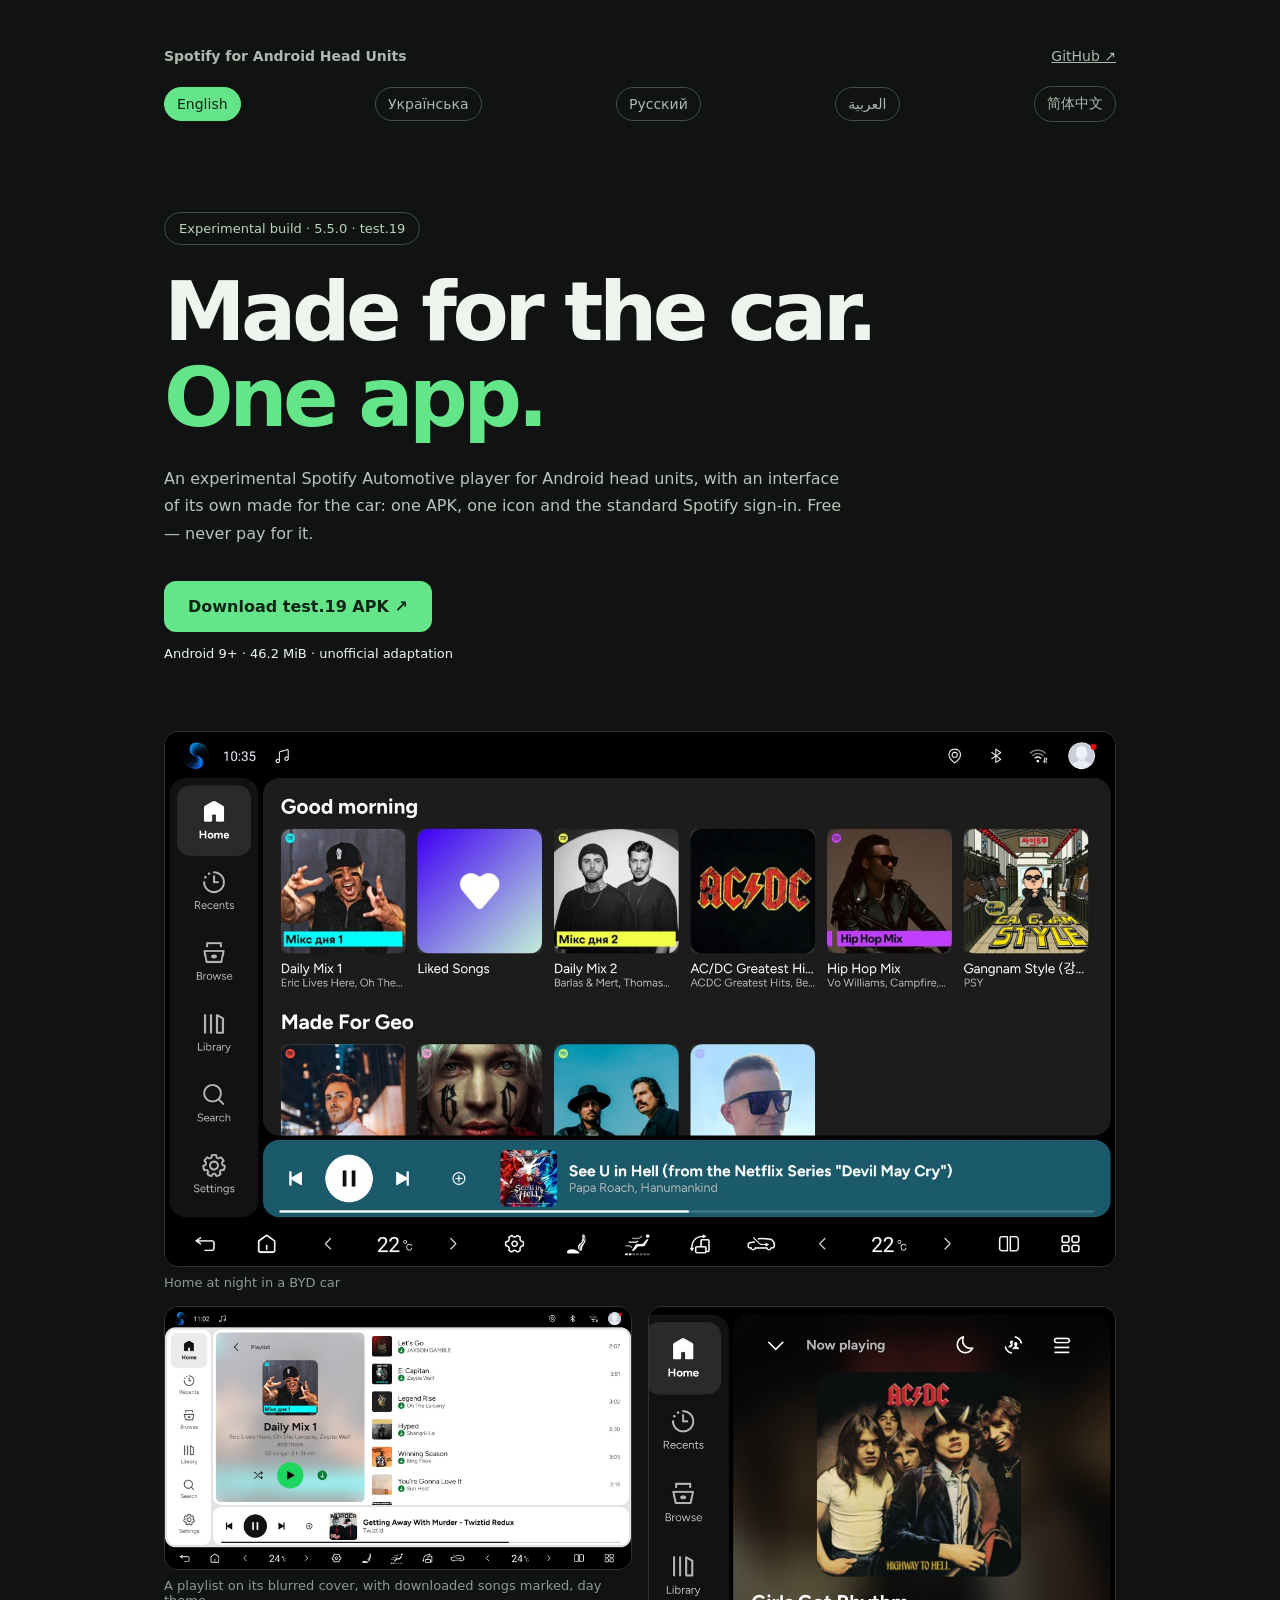
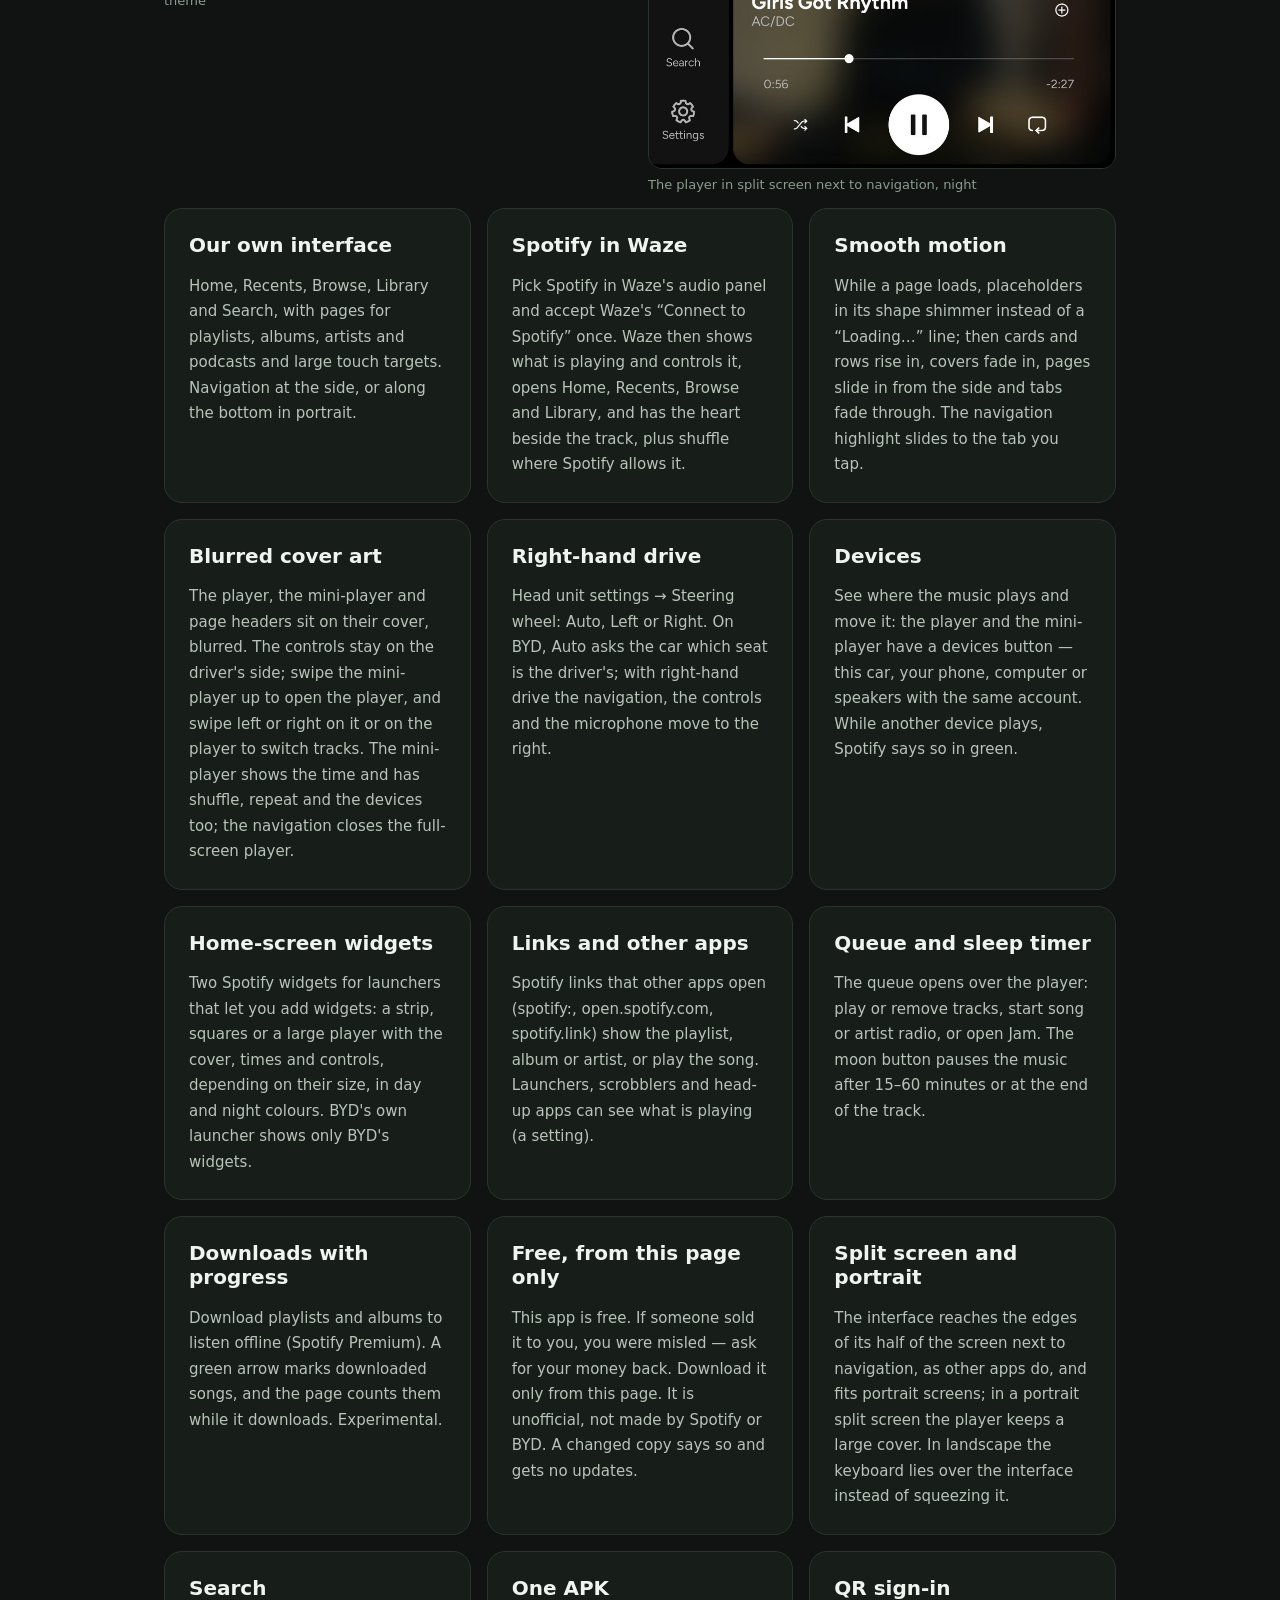
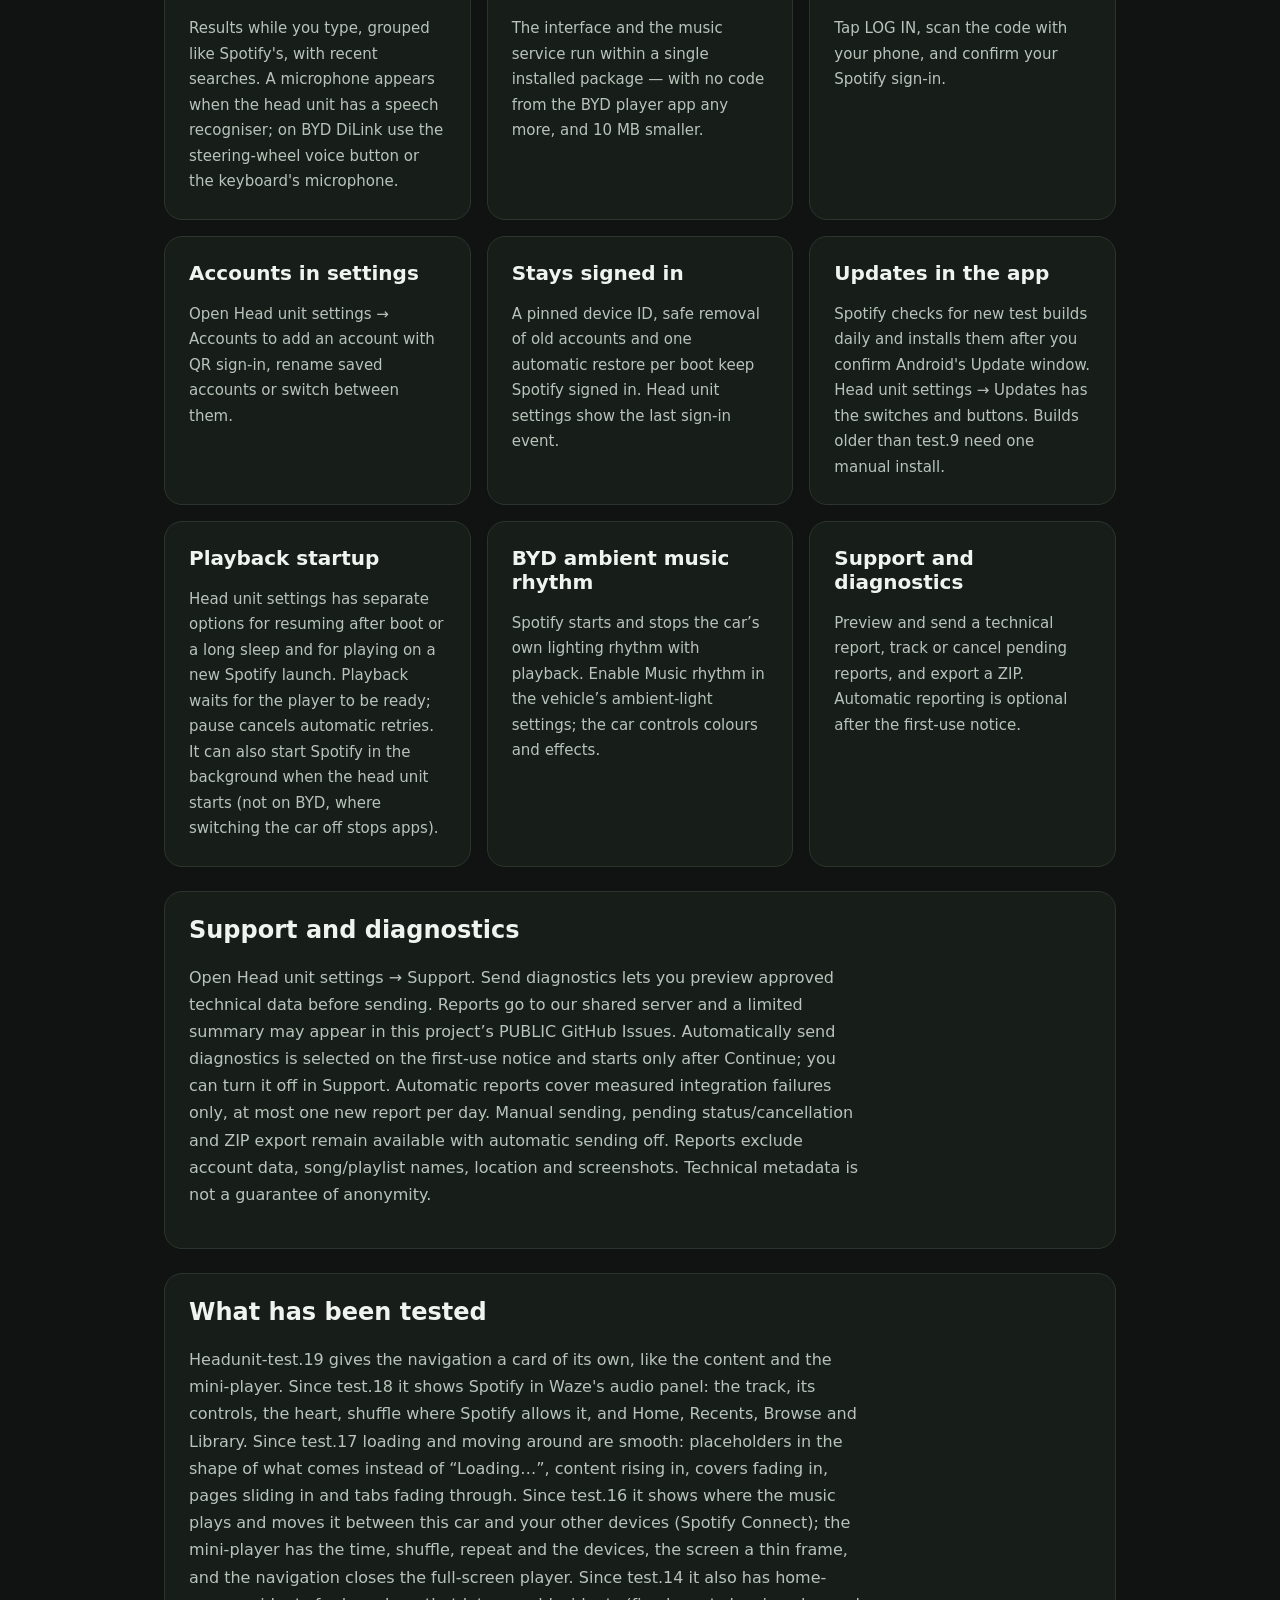
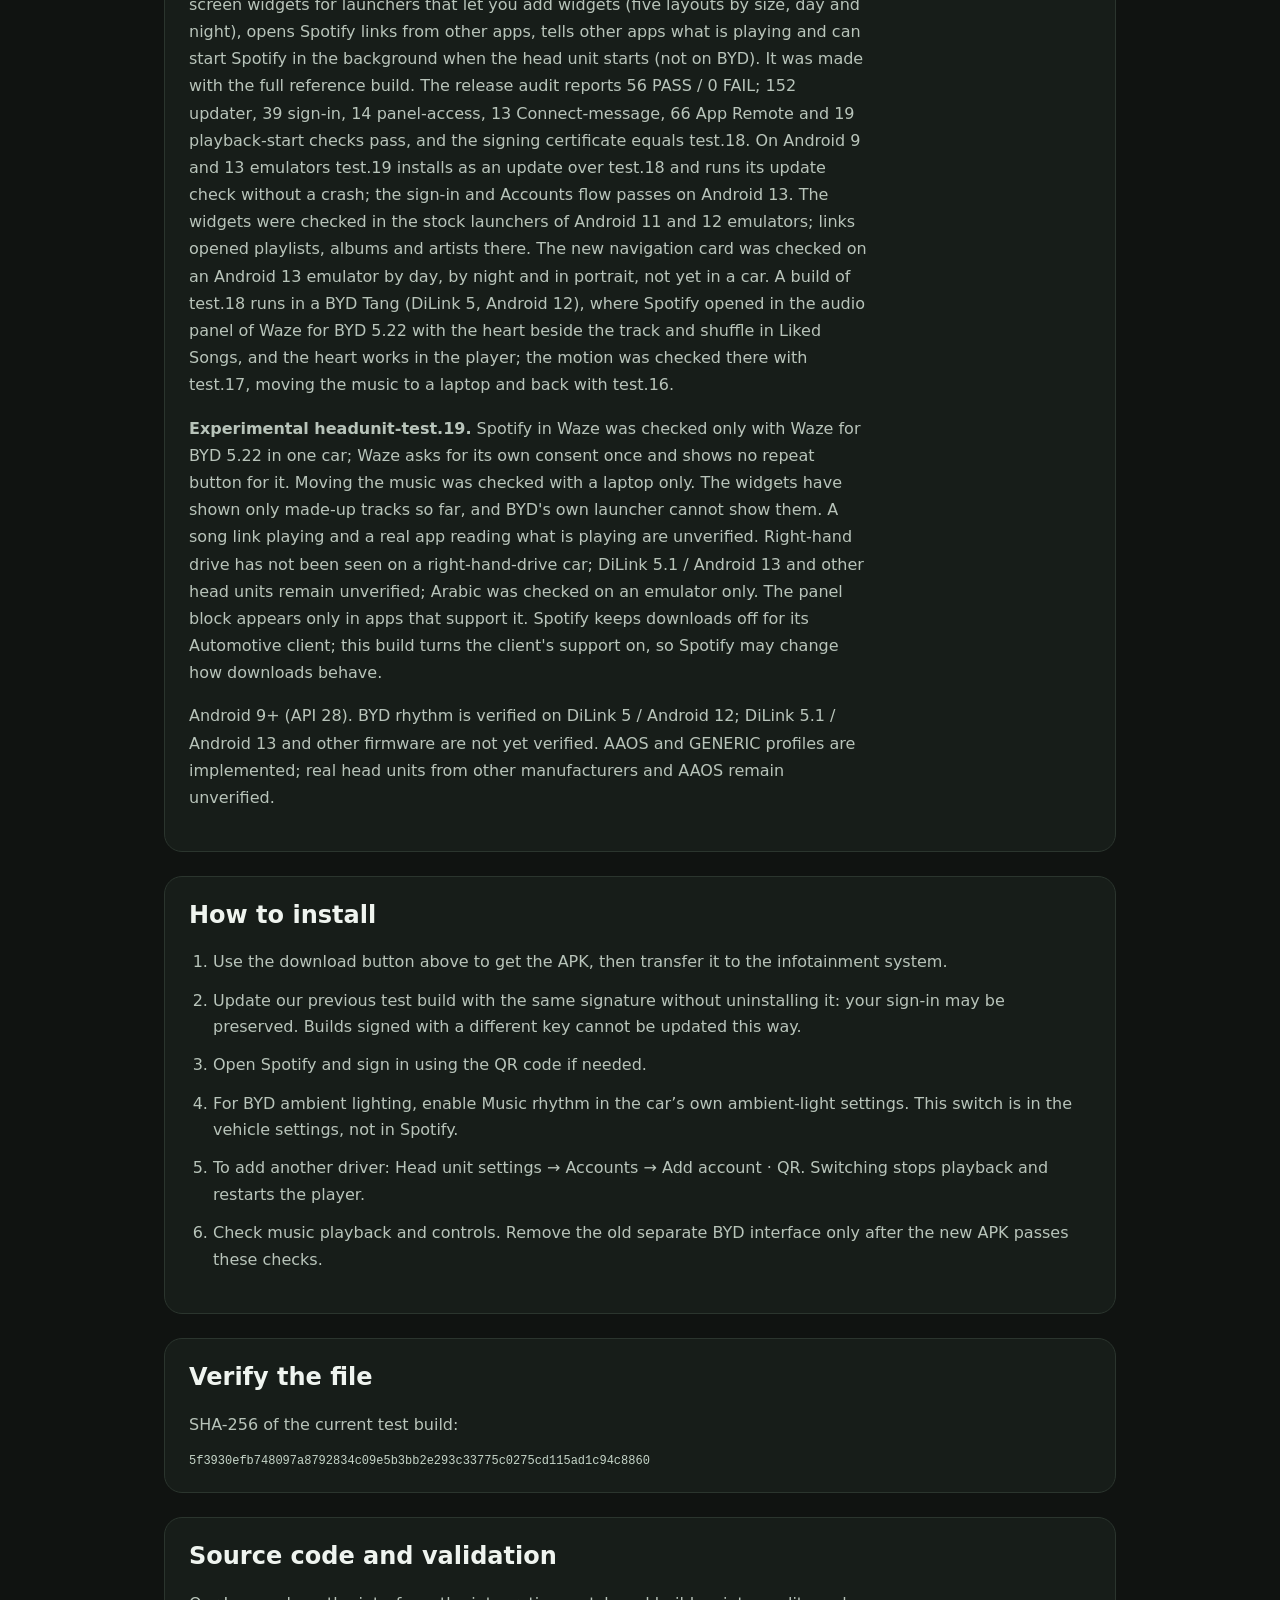
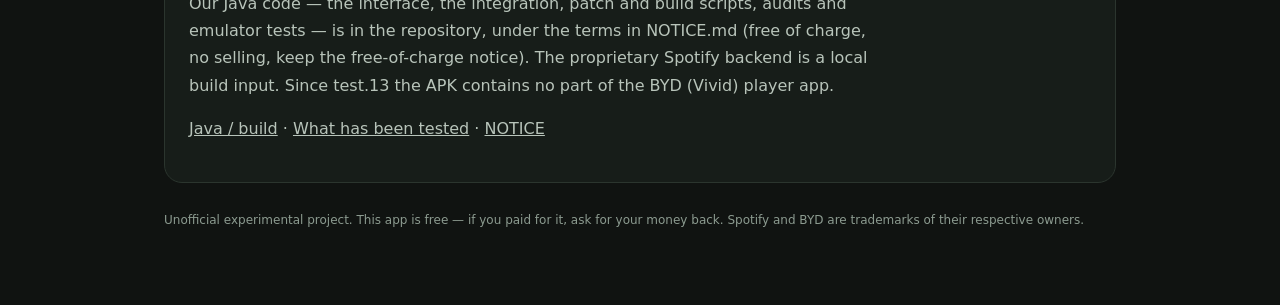
==== commit e6cd8331: "Prepare the test.19 download page, release records, Telegram post and picture Co-Authored-By: Claude" ====
--- a/docs/index.html
+++ b/docs/index.html
@@ -17,18 +17,18 @@
 <body><main>
 <nav><strong>Spotify for Android Head Units</strong><a href="https://github.com/romanchukg-cloud/spotify-android-head-units" dir="ltr">GitHub ↗</a></nav>
 <nav class="language-switch" aria-label="Language"><a lang="en" hreflang="en" dir="auto" href="./" aria-current="page">English</a><a lang="uk" hreflang="uk" dir="auto" href="uk/">Українська</a><a lang="ru" hreflang="ru" dir="auto" href="ru/">Русский</a><a lang="ar" hreflang="ar" dir="auto" href="ar/">العربية</a><a lang="zh-Hans" hreflang="zh-Hans" dir="auto" href="zh-Hans/">简体中文</a></nav>
-<header><div class="badge">Experimental build · 5.5.0 · test.18</div>
+<header><div class="badge">Experimental build · 5.5.0 · test.19</div>
 <h1>Made for the car.<br><span>One app.</span></h1>
 <p>An experimental Spotify Automotive player for Android head units, with an interface of its own made for the car: one APK, one icon and the standard Spotify sign-in. Free — never pay for it.</p>
-<a class="button" href="https://github.com/romanchukg-cloud/spotify-android-head-units/releases/download/v5.5.0-headunit-test.18/Spotify-5.5.0-HeadUnit-test.18.apk" download="Spotify-5.5.0-HeadUnit-test.18.apk">Download test.18 APK ↗</a>
+<a class="button" href="https://github.com/romanchukg-cloud/spotify-android-head-units/releases/download/v5.5.0-headunit-test.19/Spotify-5.5.0-HeadUnit-test.19.apk" download="Spotify-5.5.0-HeadUnit-test.19.apk">Download test.19 APK ↗</a>
 <div class="meta">Android 9+ · 46.2 MiB · unofficial adaptation</div></header>
 <div class="shots"><figure><img src="screens/car-home-night.jpg" width="1600" height="900" alt="Home at night in a BYD car" loading="lazy"><figcaption>Home at night in a BYD car</figcaption></figure><figure><img src="screens/car-playlist-day.jpg" width="1600" height="900" alt="A playlist on its blurred cover, with downloaded songs marked, day theme" loading="lazy"><figcaption>A playlist on its blurred cover, with downloaded songs marked, day theme</figcaption></figure><figure><img src="screens/car-player-split-night.jpg" width="900" height="890" alt="The player in split screen next to navigation, night" loading="lazy"><figcaption>The player in split screen next to navigation, night</figcaption></figure></div>
 <div class="grid"><article class="card"><h2>Our own interface</h2><p>Home, Recents, Browse, Library and Search, with pages for playlists, albums, artists and podcasts and large touch targets. Navigation at the side, or along the bottom in portrait.</p></article><article class="card"><h2>Spotify in Waze</h2><p>Pick Spotify in Waze&#x27;s audio panel and accept Waze&#x27;s “Connect to Spotify” once. Waze then shows what is playing and controls it, opens Home, Recents, Browse and Library, and has the heart beside the track, plus shuffle where Spotify allows it.</p></article><article class="card"><h2>Smooth motion</h2><p>While a page loads, placeholders in its shape shimmer instead of a “Loading…” line; then cards and rows rise in, covers fade in, pages slide in from the side and tabs fade through. The navigation highlight slides to the tab you tap.</p></article><article class="card"><h2>Blurred cover art</h2><p>The player, the mini-player and page headers sit on their cover, blurred. The controls stay on the driver&#x27;s side; swipe the mini-player up to open the player, and swipe left or right on it or on the player to switch tracks. The mini-player shows the time and has shuffle, repeat and the devices too; the navigation closes the full-screen player.</p></article><article class="card"><h2>Right-hand drive</h2><p>Head unit settings → Steering wheel: Auto, Left or Right. On BYD, Auto asks the car which seat is the driver&#x27;s; with right-hand drive the navigation, the controls and the microphone move to the right.</p></article><article class="card"><h2>Devices</h2><p>See where the music plays and move it: the player and the mini-player have a devices button — this car, your phone, computer or speakers with the same account. While another device plays, Spotify says so in green.</p></article><article class="card"><h2>Home-screen widgets</h2><p>Two Spotify widgets for launchers that let you add widgets: a strip, squares or a large player with the cover, times and controls, depending on their size, in day and night colours. BYD&#x27;s own launcher shows only BYD&#x27;s widgets.</p></article><article class="card"><h2>Links and other apps</h2><p>Spotify links that other apps open (spotify:, open.spotify.com, spotify.link) show the playlist, album or artist, or play the song. Launchers, scrobblers and head-up apps can see what is playing (a setting).</p></article><article class="card"><h2>Queue and sleep timer</h2><p>The queue opens over the player: play or remove tracks, start song or artist radio, or open Jam. The moon button pauses the music after 15–60 minutes or at the end of the track.</p></article><article class="card"><h2>Downloads with progress</h2><p>Download playlists and albums to listen offline (Spotify Premium). A green arrow marks downloaded songs, and the page counts them while it downloads. Experimental.</p></article><article class="card"><h2>Free, from this page only</h2><p>This app is free. If someone sold it to you, you were misled — ask for your money back. Download it only from this page. It is unofficial, not made by Spotify or BYD. A changed copy says so and gets no updates.</p></article><article class="card"><h2>Split screen and portrait</h2><p>The interface reaches the edges of its half of the screen next to navigation, as other apps do, and fits portrait screens; in a portrait split screen the player keeps a large cover. In landscape the keyboard lies over the interface instead of squeezing it.</p></article><article class="card"><h2>Search</h2><p>Results while you type, grouped like Spotify&#x27;s, with recent searches. A microphone appears when the head unit has a speech recogniser; on BYD DiLink use the steering-wheel voice button or the keyboard&#x27;s microphone.</p></article><article class="card"><h2>One APK</h2><p>The interface and the music service run within a single installed package — with no code from the BYD player app any more, and 10 MB smaller.</p></article><article class="card"><h2>QR sign-in</h2><p>Tap LOG IN, scan the code with your phone, and confirm your Spotify sign-in.</p></article><article class="card"><h2>Accounts in settings</h2><p>Open Head unit settings → Accounts to add an account with QR sign-in, rename saved accounts or switch between them.</p></article><article class="card"><h2>Stays signed in</h2><p>A pinned device ID, safe removal of old accounts and one automatic restore per boot keep Spotify signed in. Head unit settings show the last sign-in event.</p></article><article class="card"><h2>Updates in the app</h2><p>Spotify checks for new test builds daily and installs them after you confirm Android&#x27;s Update window. Head unit settings → Updates has the switches and buttons. Builds older than test.9 need one manual install.</p></article><article class="card"><h2>Playback startup</h2><p>Head unit settings has separate options for resuming after boot or a long sleep and for playing on a new Spotify launch. Playback waits for the player to be ready; pause cancels automatic retries. It can also start Spotify in the background when the head unit starts (not on BYD, where switching the car off stops apps).</p></article><article class="card"><h2>BYD ambient music rhythm</h2><p>Spotify starts and stops the car’s own lighting rhythm with playback. Enable Music rhythm in the vehicle’s ambient-light settings; the car controls colours and effects.</p></article><article class="card" lang="en" dir="ltr"><h2>Support and diagnostics</h2><p>Preview and send a technical report, track or cancel pending reports, and export a ZIP. Automatic reporting is optional after the first-use notice.</p></article></div>
 <section lang="en" dir="ltr"><h2>Support and diagnostics</h2><p>Open Head unit settings → Support. Send diagnostics lets you preview approved technical data before sending. Reports go to our shared server and a limited summary may appear in this project’s PUBLIC GitHub Issues. Automatically send diagnostics is selected on the first-use notice and starts only after Continue; you can turn it off in Support. Automatic reports cover measured integration failures only, at most one new report per day. Manual sending, pending status/cancellation and ZIP export remain available with automatic sending off. Reports exclude account data, song/playlist names, location and screenshots. Technical metadata is not a guarantee of anonymity.</p></section>
-<section><h2>What has been tested</h2><p>Headunit-test.18 shows Spotify in Waze&#x27;s audio panel: the track, its controls, the heart, shuffle where Spotify allows it, and Home, Recents, Browse and Library. Since test.17 loading and moving around are smooth: placeholders in the shape of what comes instead of “Loading…”, content rising in, covers fading in, pages sliding in and tabs fading through. Since test.16 it shows where the music plays and moves it between this car and your other devices (Spotify Connect); the mini-player has the time, shuffle, repeat and the devices, the screen a thin frame, and the navigation closes the full-screen player. Since test.14 it also has home-screen widgets for launchers that let you add widgets (five layouts by size, day and night), opens Spotify links from other apps, tells other apps what is playing and can start Spotify in the background when the head unit starts (not on BYD). It was made with the full reference build. The release audit reports 56 PASS / 0 FAIL; 152 updater, 39 sign-in, 14 panel-access, 13 Connect-message, 66 App Remote and 19 playback-start checks pass, and the signing certificate equals test.17. On Android 9 and 13 emulators test.18 installs as an update over test.17 and runs its update check without a crash; the sign-in and Accounts flow passes on Android 13. The widgets were checked in the stock launchers of Android 11 and 12 emulators; links opened playlists, albums and artists there. A build with the same code runs in a BYD Tang (DiLink 5, Android 12), where Spotify opened in the audio panel of Waze for BYD 5.22 with the heart beside the track and shuffle in Liked Songs, and the heart works in the player; the motion was checked there with test.17, moving the music to a laptop and back with test.16.</p>
-<p><strong>Experimental headunit-test.18.</strong> Spotify in Waze was checked only with Waze for BYD 5.22 in one car; Waze asks for its own consent once and shows no repeat button for it. Moving the music was checked with a laptop only. The widgets have shown only made-up tracks so far, and BYD&#x27;s own launcher cannot show them. A song link playing and a real app reading what is playing are unverified. Right-hand drive has not been seen on a right-hand-drive car; DiLink 5.1 / Android 13 and other head units remain unverified; Arabic was checked on an emulator only. The panel block appears only in apps that support it. Spotify keeps downloads off for its Automotive client; this build turns the client&#x27;s support on, so Spotify may change how downloads behave.</p><p>Android 9+ (API 28). BYD rhythm is verified on DiLink 5 / Android 12; DiLink 5.1 / Android 13 and other firmware are not yet verified. AAOS and GENERIC profiles are implemented; real head units from other manufacturers and AAOS remain unverified.</p></section>
+<section><h2>What has been tested</h2><p>Headunit-test.19 gives the navigation a card of its own, like the content and the mini-player. Since test.18 it shows Spotify in Waze&#x27;s audio panel: the track, its controls, the heart, shuffle where Spotify allows it, and Home, Recents, Browse and Library. Since test.17 loading and moving around are smooth: placeholders in the shape of what comes instead of “Loading…”, content rising in, covers fading in, pages sliding in and tabs fading through. Since test.16 it shows where the music plays and moves it between this car and your other devices (Spotify Connect); the mini-player has the time, shuffle, repeat and the devices, the screen a thin frame, and the navigation closes the full-screen player. Since test.14 it also has home-screen widgets for launchers that let you add widgets (five layouts by size, day and night), opens Spotify links from other apps, tells other apps what is playing and can start Spotify in the background when the head unit starts (not on BYD). It was made with the full reference build. The release audit reports 56 PASS / 0 FAIL; 152 updater, 39 sign-in, 14 panel-access, 13 Connect-message, 66 App Remote and 19 playback-start checks pass, and the signing certificate equals test.18. On Android 9 and 13 emulators test.19 installs as an update over test.18 and runs its update check without a crash; the sign-in and Accounts flow passes on Android 13. The widgets were checked in the stock launchers of Android 11 and 12 emulators; links opened playlists, albums and artists there. The new navigation card was checked on an Android 13 emulator by day, by night and in portrait, not yet in a car. A build of test.18 runs in a BYD Tang (DiLink 5, Android 12), where Spotify opened in the audio panel of Waze for BYD 5.22 with the heart beside the track and shuffle in Liked Songs, and the heart works in the player; the motion was checked there with test.17, moving the music to a laptop and back with test.16.</p>
+<p><strong>Experimental headunit-test.19.</strong> Spotify in Waze was checked only with Waze for BYD 5.22 in one car; Waze asks for its own consent once and shows no repeat button for it. Moving the music was checked with a laptop only. The widgets have shown only made-up tracks so far, and BYD&#x27;s own launcher cannot show them. A song link playing and a real app reading what is playing are unverified. Right-hand drive has not been seen on a right-hand-drive car; DiLink 5.1 / Android 13 and other head units remain unverified; Arabic was checked on an emulator only. The panel block appears only in apps that support it. Spotify keeps downloads off for its Automotive client; this build turns the client&#x27;s support on, so Spotify may change how downloads behave.</p><p>Android 9+ (API 28). BYD rhythm is verified on DiLink 5 / Android 12; DiLink 5.1 / Android 13 and other firmware are not yet verified. AAOS and GENERIC profiles are implemented; real head units from other manufacturers and AAOS remain unverified.</p></section>
 <section><h2>How to install</h2><ol><li>Use the download button above to get the APK, then transfer it to the infotainment system.</li><li>Update our previous test build with the same signature without uninstalling it: your sign-in may be preserved. Builds signed with a different key cannot be updated this way.</li><li>Open Spotify and sign in using the QR code if needed.</li><li>For BYD ambient lighting, enable Music rhythm in the car’s own ambient-light settings. This switch is in the vehicle settings, not in Spotify.</li><li>To add another driver: Head unit settings → Accounts → Add account · QR. Switching stops playback and restarts the player.</li><li>Check music playback and controls. Remove the old separate BYD interface only after the new APK passes these checks.</li></ol></section>
-<section><h2>Verify the file</h2><p>SHA-256 of the current test build:</p><code dir="ltr">114962299a487d7459481567a196f969fe3d76a67e720dca483fce344863467d</code></section>
-<section><h2>Source code and validation</h2><p>Our Java code — the interface, the integration, patch and build scripts, audits and emulator tests — is in the repository, under the terms in NOTICE.md (free of charge, no selling, keep the free-of-charge notice). The proprietary Spotify backend is a local build input. Since test.13 the APK contains no part of the BYD (Vivid) player app.</p><p><a href="https://github.com/romanchukg-cloud/spotify-android-head-units/tree/main/adapter">Java / build</a> · <a href="https://github.com/romanchukg-cloud/spotify-android-head-units/blob/main/reports/headunit-test.18.md">What has been tested</a> · <a href="https://github.com/romanchukg-cloud/spotify-android-head-units/blob/main/NOTICE.md" dir="ltr">NOTICE</a></p></section>
+<section><h2>Verify the file</h2><p>SHA-256 of the current test build:</p><code dir="ltr">5f3930efb748097a8792834c09e5b3bb2e293c33775c0275cd115ad1c94c8860</code></section>
+<section><h2>Source code and validation</h2><p>Our Java code — the interface, the integration, patch and build scripts, audits and emulator tests — is in the repository, under the terms in NOTICE.md (free of charge, no selling, keep the free-of-charge notice). The proprietary Spotify backend is a local build input. Since test.13 the APK contains no part of the BYD (Vivid) player app.</p><p><a href="https://github.com/romanchukg-cloud/spotify-android-head-units/tree/main/adapter">Java / build</a> · <a href="https://github.com/romanchukg-cloud/spotify-android-head-units/blob/main/reports/headunit-test.19.md">What has been tested</a> · <a href="https://github.com/romanchukg-cloud/spotify-android-head-units/blob/main/NOTICE.md" dir="ltr">NOTICE</a></p></section>
 <footer>Unofficial experimental project. This app is free — if you paid for it, ask for your money back. Spotify and BYD are trademarks of their respective owners.</footer>
 </main></body></html>
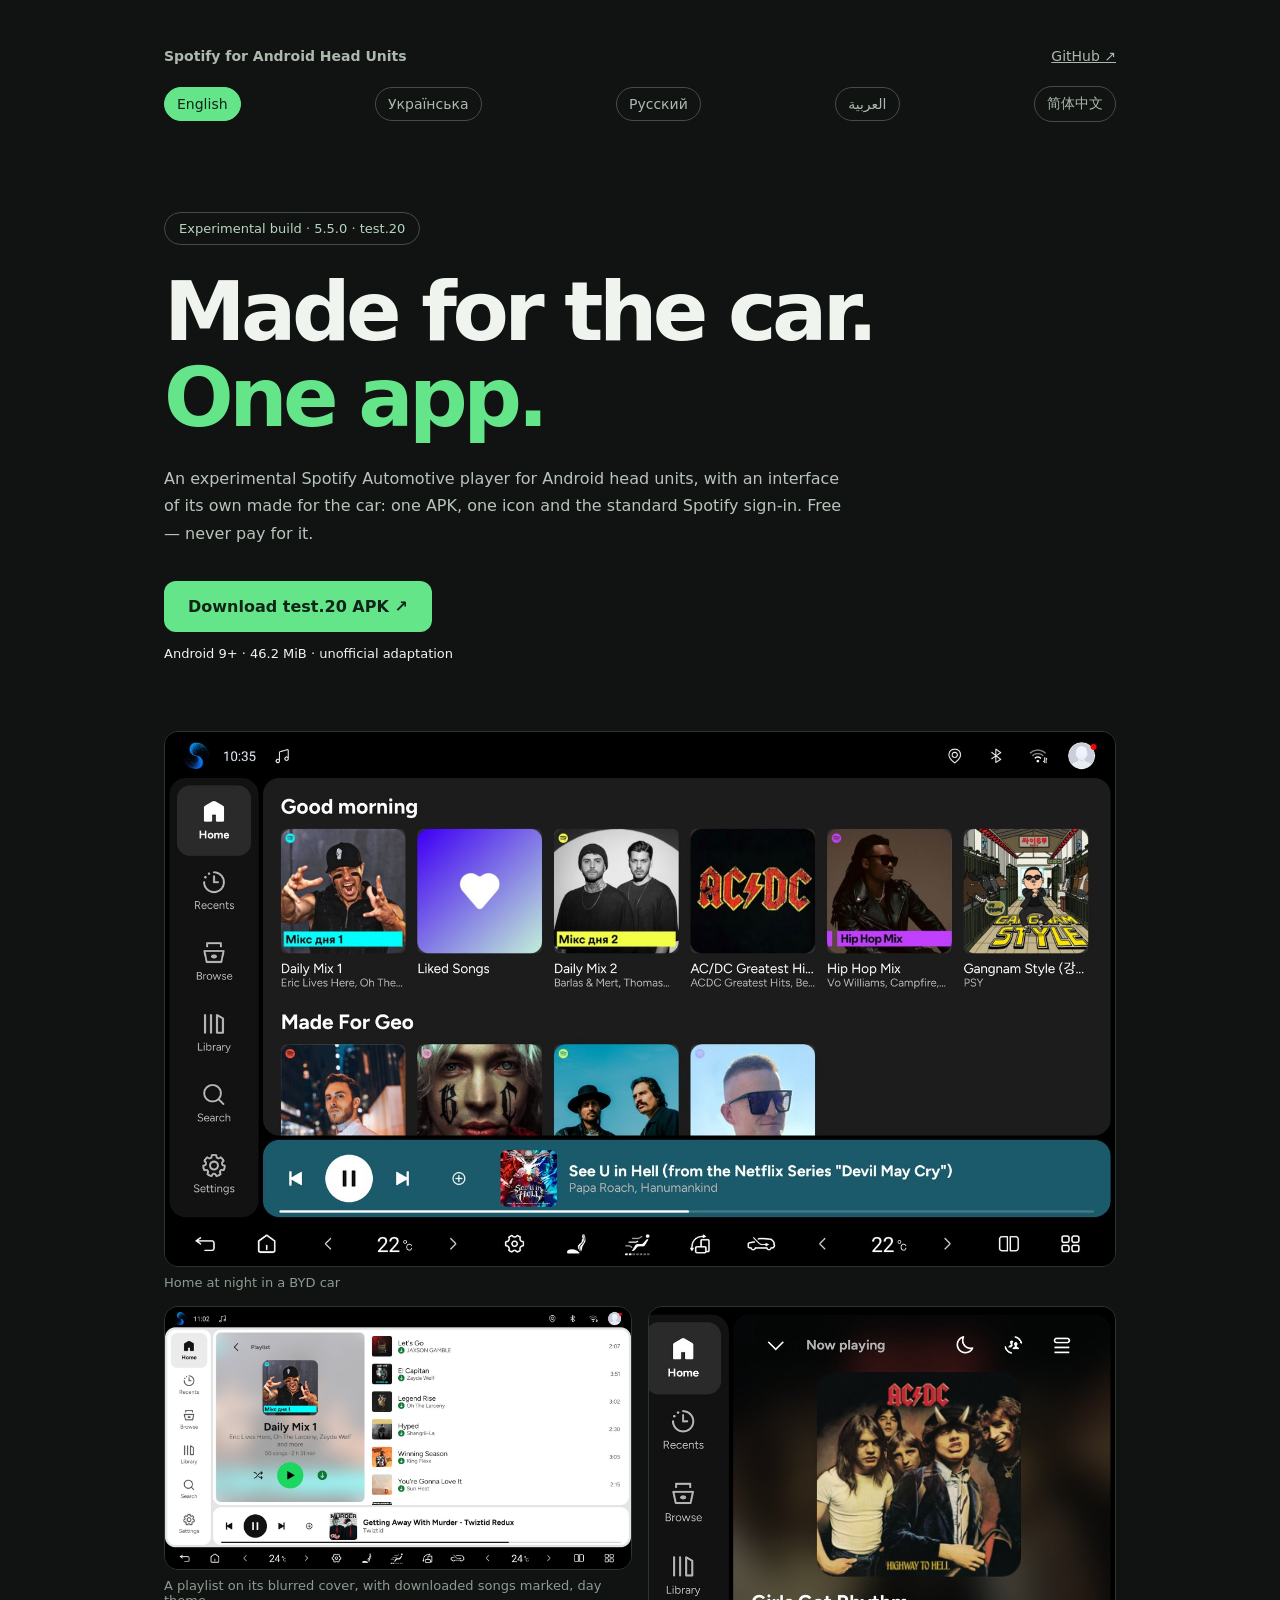
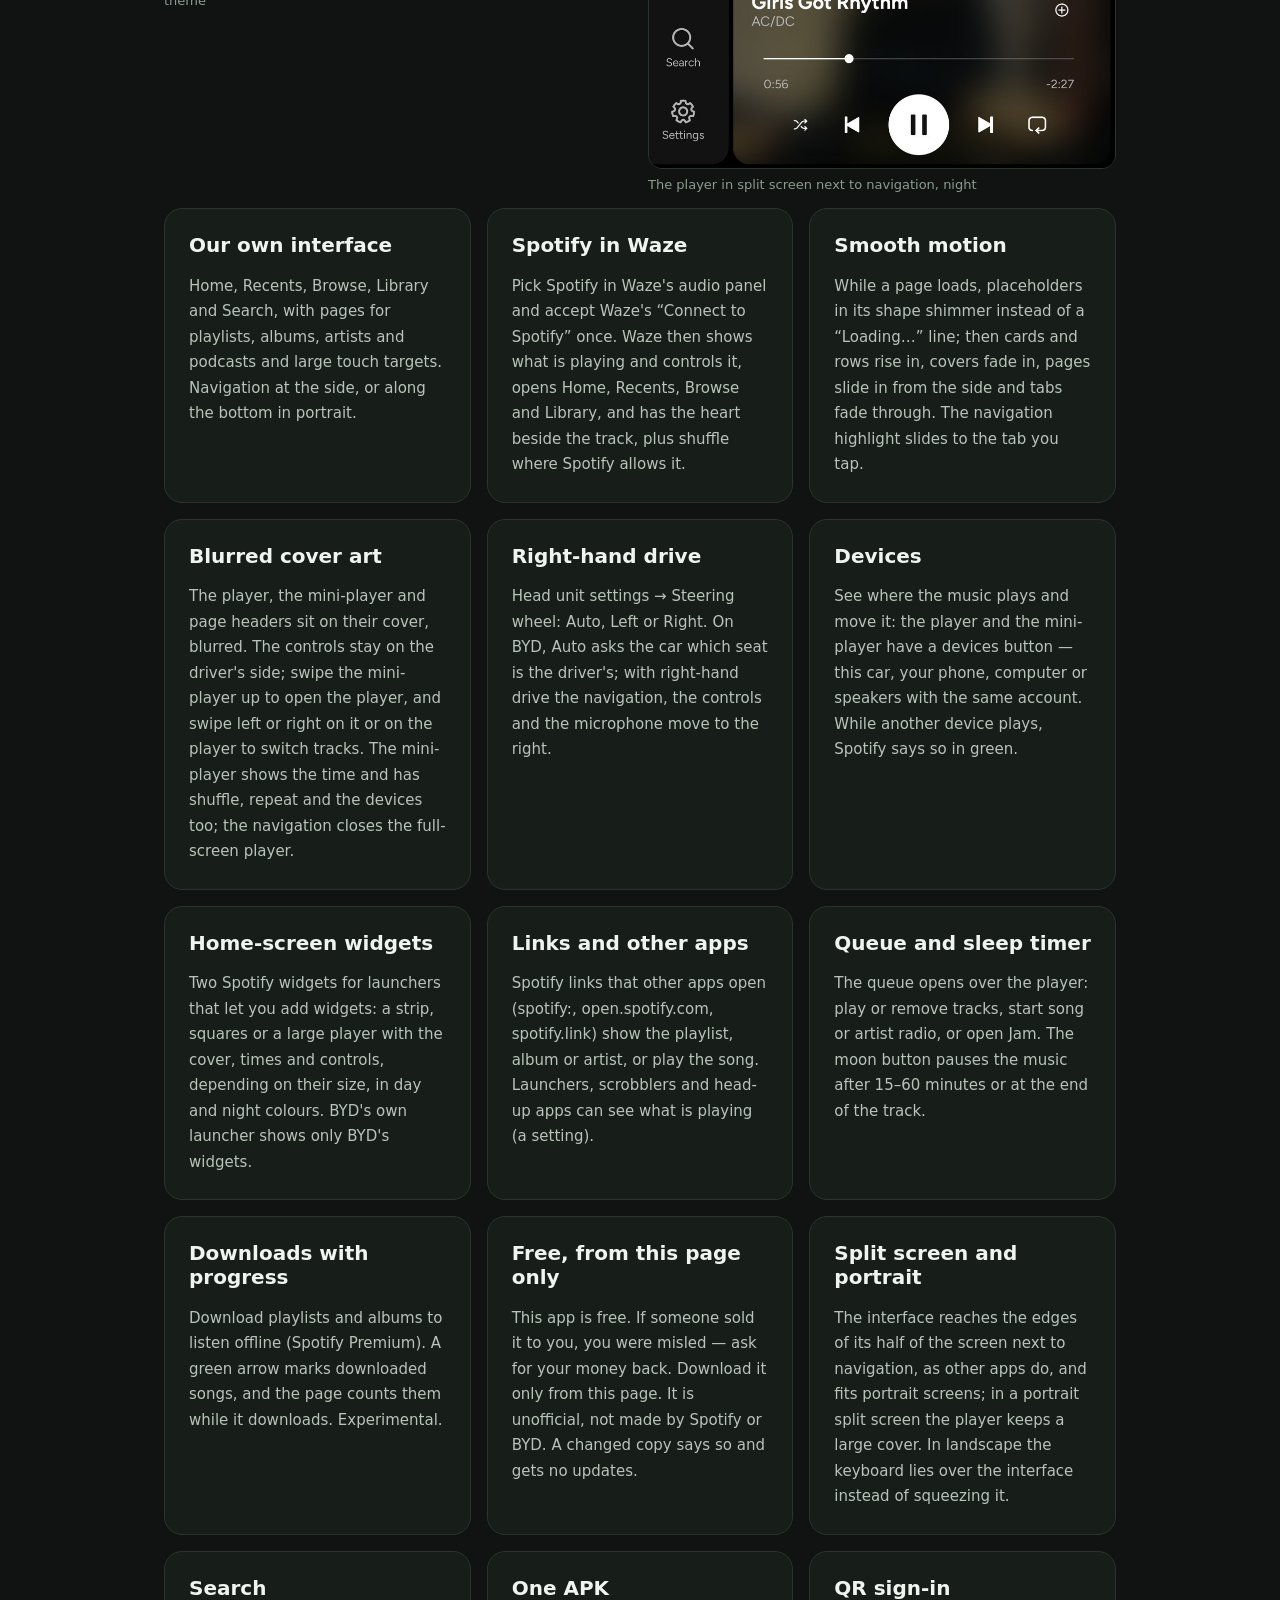
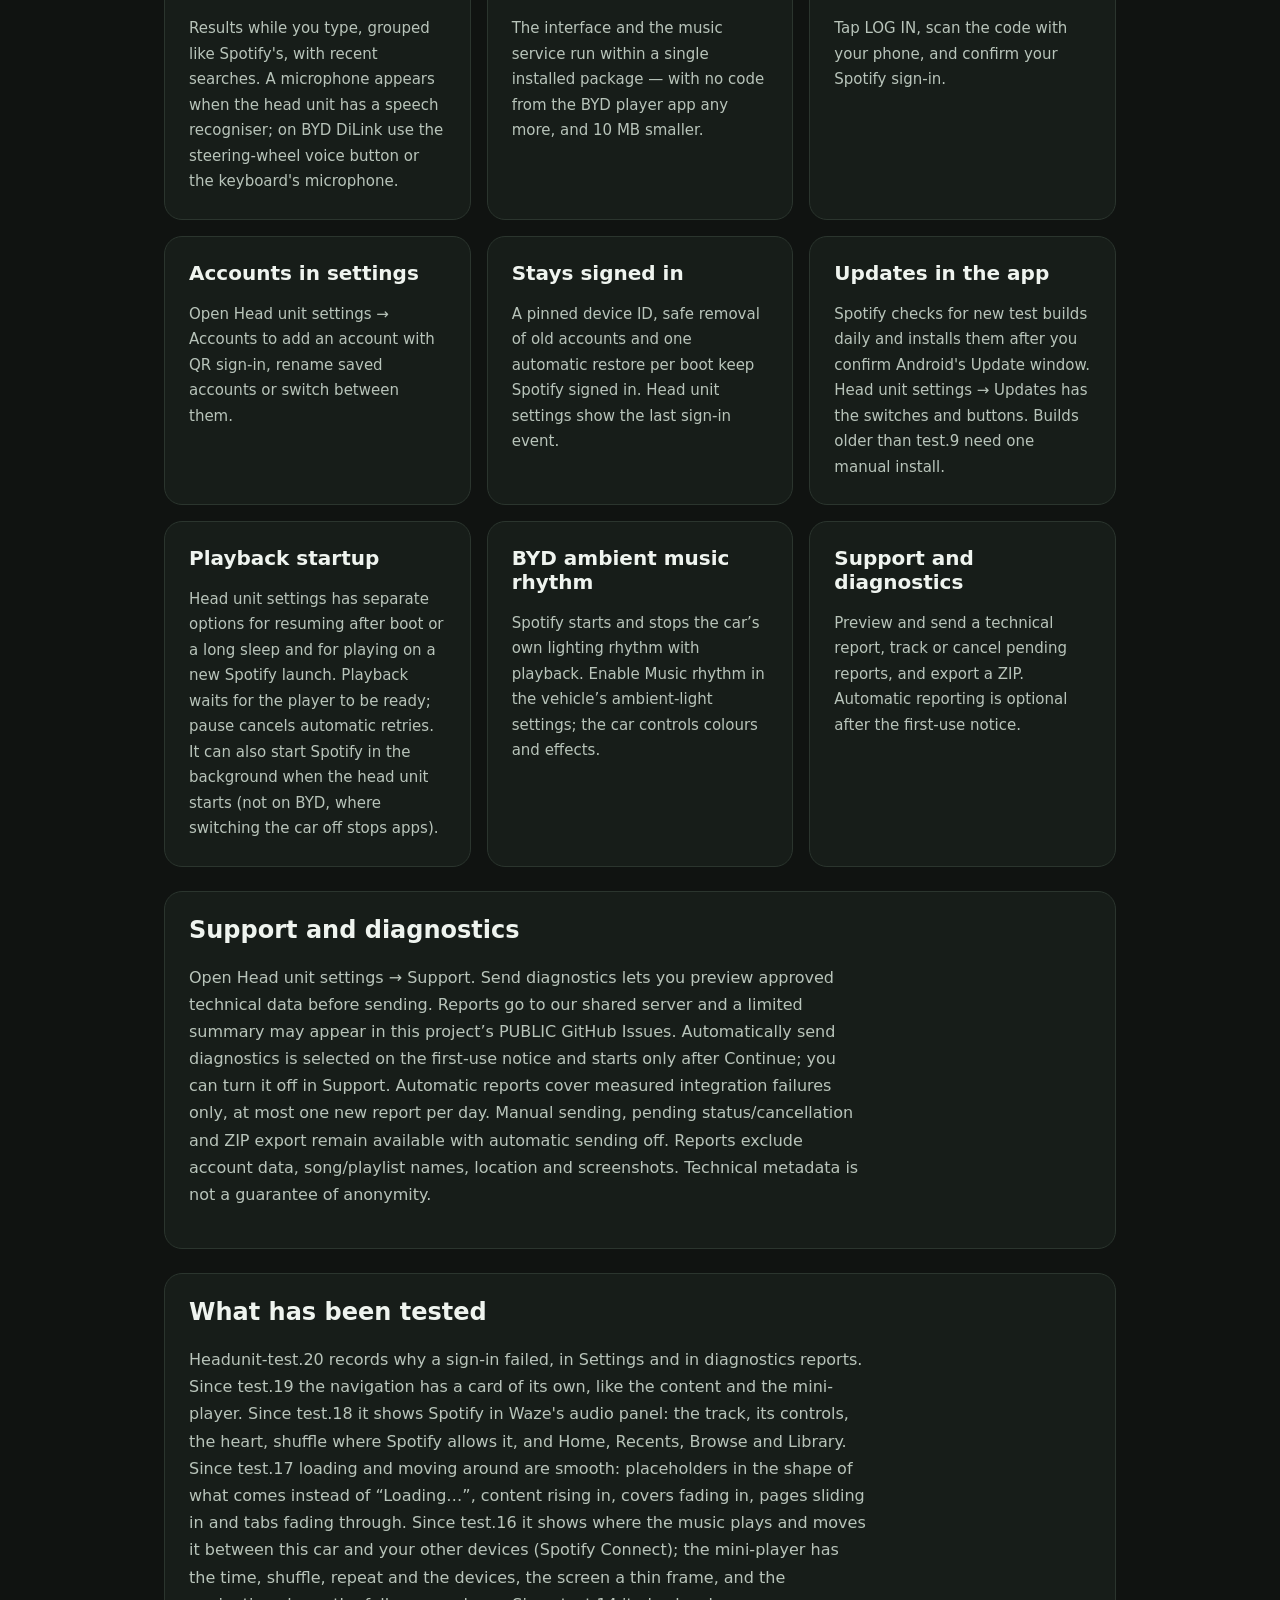
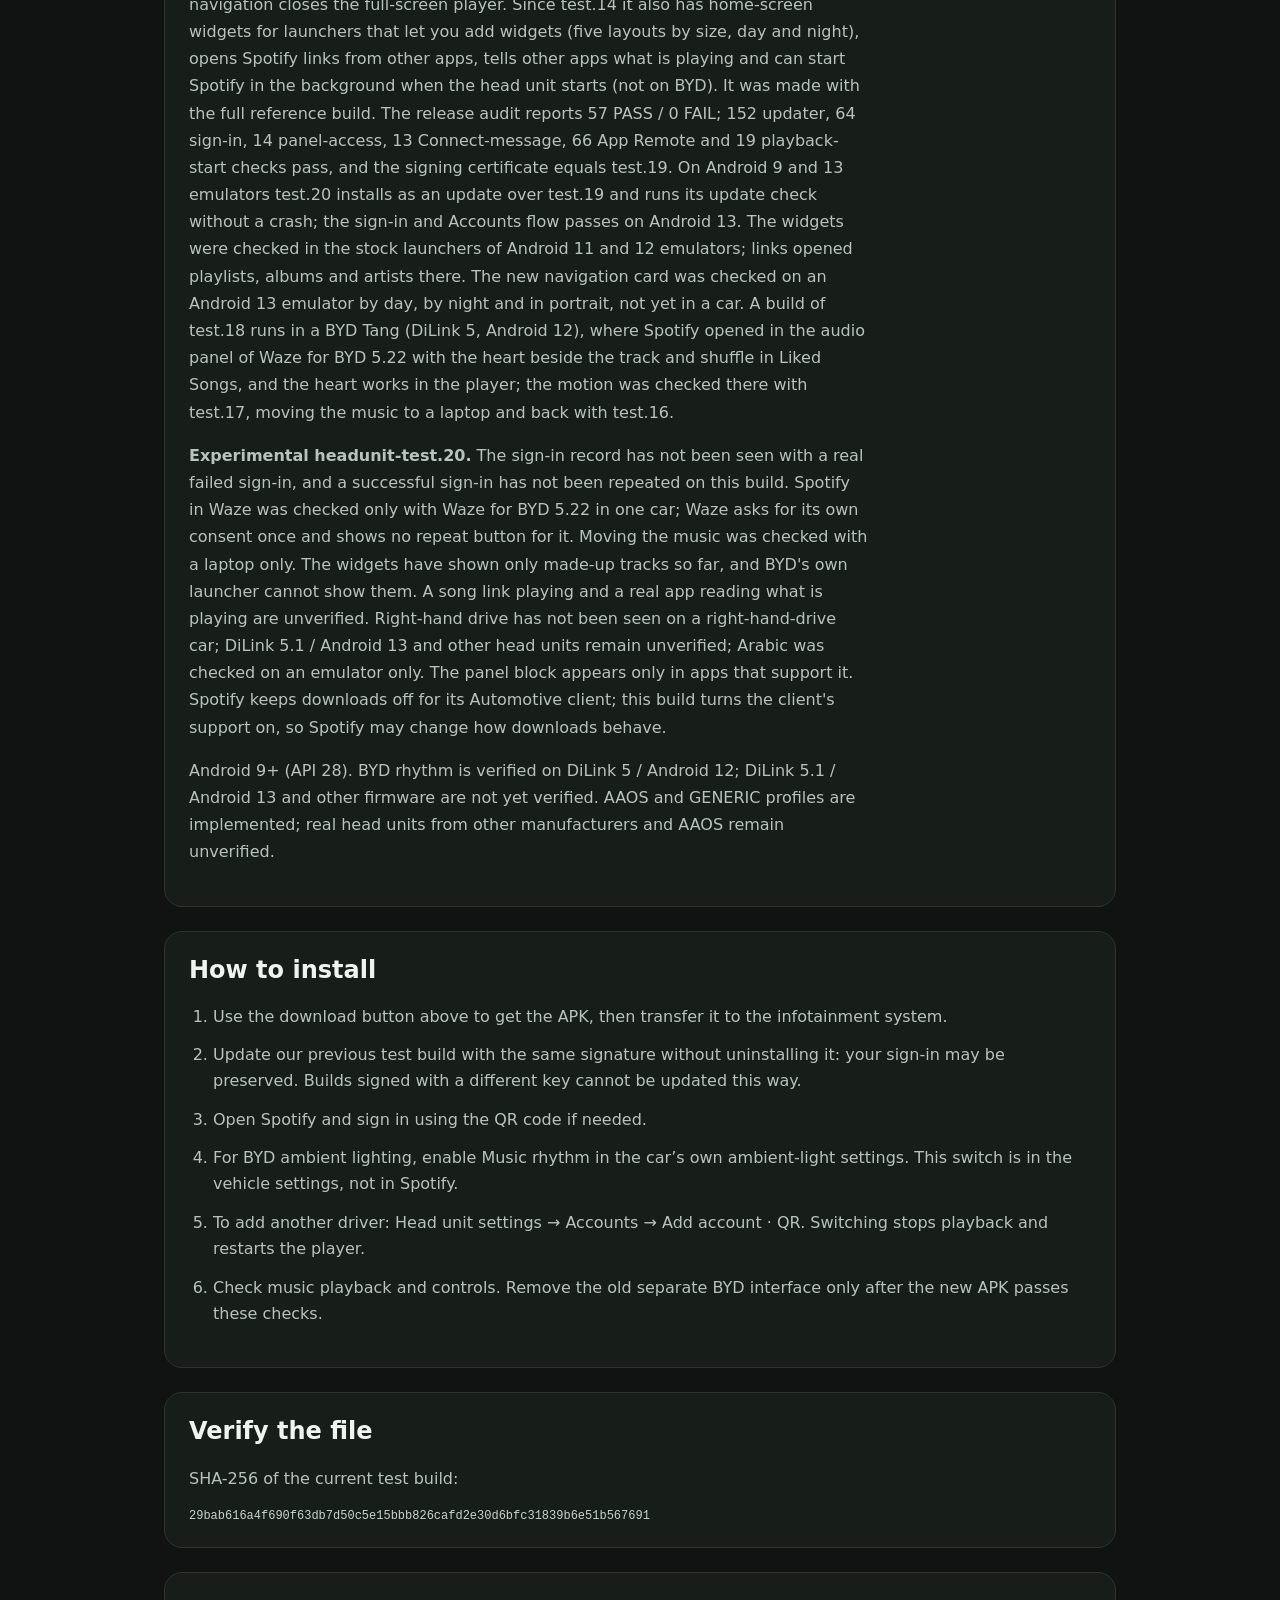
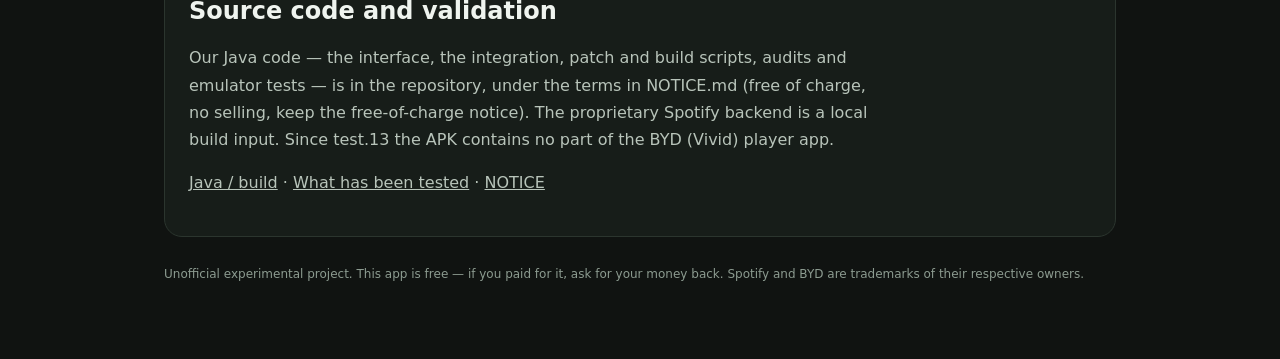
==== commit 18c152d6: "Prepare the test.20 download page and release records Co-Authored-By: Claude Opus 5.5 <noreply@anthr" ====
--- a/docs/index.html
+++ b/docs/index.html
@@ -17,18 +17,18 @@
 <body><main>
 <nav><strong>Spotify for Android Head Units</strong><a href="https://github.com/romanchukg-cloud/spotify-android-head-units" dir="ltr">GitHub ↗</a></nav>
 <nav class="language-switch" aria-label="Language"><a lang="en" hreflang="en" dir="auto" href="./" aria-current="page">English</a><a lang="uk" hreflang="uk" dir="auto" href="uk/">Українська</a><a lang="ru" hreflang="ru" dir="auto" href="ru/">Русский</a><a lang="ar" hreflang="ar" dir="auto" href="ar/">العربية</a><a lang="zh-Hans" hreflang="zh-Hans" dir="auto" href="zh-Hans/">简体中文</a></nav>
-<header><div class="badge">Experimental build · 5.5.0 · test.19</div>
+<header><div class="badge">Experimental build · 5.5.0 · test.20</div>
 <h1>Made for the car.<br><span>One app.</span></h1>
 <p>An experimental Spotify Automotive player for Android head units, with an interface of its own made for the car: one APK, one icon and the standard Spotify sign-in. Free — never pay for it.</p>
-<a class="button" href="https://github.com/romanchukg-cloud/spotify-android-head-units/releases/download/v5.5.0-headunit-test.19/Spotify-5.5.0-HeadUnit-test.19.apk" download="Spotify-5.5.0-HeadUnit-test.19.apk">Download test.19 APK ↗</a>
+<a class="button" href="https://github.com/romanchukg-cloud/spotify-android-head-units/releases/download/v5.5.0-headunit-test.20/Spotify-5.5.0-HeadUnit-test.20.apk" download="Spotify-5.5.0-HeadUnit-test.20.apk">Download test.20 APK ↗</a>
 <div class="meta">Android 9+ · 46.2 MiB · unofficial adaptation</div></header>
 <div class="shots"><figure><img src="screens/car-home-night.jpg" width="1600" height="900" alt="Home at night in a BYD car" loading="lazy"><figcaption>Home at night in a BYD car</figcaption></figure><figure><img src="screens/car-playlist-day.jpg" width="1600" height="900" alt="A playlist on its blurred cover, with downloaded songs marked, day theme" loading="lazy"><figcaption>A playlist on its blurred cover, with downloaded songs marked, day theme</figcaption></figure><figure><img src="screens/car-player-split-night.jpg" width="900" height="890" alt="The player in split screen next to navigation, night" loading="lazy"><figcaption>The player in split screen next to navigation, night</figcaption></figure></div>
 <div class="grid"><article class="card"><h2>Our own interface</h2><p>Home, Recents, Browse, Library and Search, with pages for playlists, albums, artists and podcasts and large touch targets. Navigation at the side, or along the bottom in portrait.</p></article><article class="card"><h2>Spotify in Waze</h2><p>Pick Spotify in Waze&#x27;s audio panel and accept Waze&#x27;s “Connect to Spotify” once. Waze then shows what is playing and controls it, opens Home, Recents, Browse and Library, and has the heart beside the track, plus shuffle where Spotify allows it.</p></article><article class="card"><h2>Smooth motion</h2><p>While a page loads, placeholders in its shape shimmer instead of a “Loading…” line; then cards and rows rise in, covers fade in, pages slide in from the side and tabs fade through. The navigation highlight slides to the tab you tap.</p></article><article class="card"><h2>Blurred cover art</h2><p>The player, the mini-player and page headers sit on their cover, blurred. The controls stay on the driver&#x27;s side; swipe the mini-player up to open the player, and swipe left or right on it or on the player to switch tracks. The mini-player shows the time and has shuffle, repeat and the devices too; the navigation closes the full-screen player.</p></article><article class="card"><h2>Right-hand drive</h2><p>Head unit settings → Steering wheel: Auto, Left or Right. On BYD, Auto asks the car which seat is the driver&#x27;s; with right-hand drive the navigation, the controls and the microphone move to the right.</p></article><article class="card"><h2>Devices</h2><p>See where the music plays and move it: the player and the mini-player have a devices button — this car, your phone, computer or speakers with the same account. While another device plays, Spotify says so in green.</p></article><article class="card"><h2>Home-screen widgets</h2><p>Two Spotify widgets for launchers that let you add widgets: a strip, squares or a large player with the cover, times and controls, depending on their size, in day and night colours. BYD&#x27;s own launcher shows only BYD&#x27;s widgets.</p></article><article class="card"><h2>Links and other apps</h2><p>Spotify links that other apps open (spotify:, open.spotify.com, spotify.link) show the playlist, album or artist, or play the song. Launchers, scrobblers and head-up apps can see what is playing (a setting).</p></article><article class="card"><h2>Queue and sleep timer</h2><p>The queue opens over the player: play or remove tracks, start song or artist radio, or open Jam. The moon button pauses the music after 15–60 minutes or at the end of the track.</p></article><article class="card"><h2>Downloads with progress</h2><p>Download playlists and albums to listen offline (Spotify Premium). A green arrow marks downloaded songs, and the page counts them while it downloads. Experimental.</p></article><article class="card"><h2>Free, from this page only</h2><p>This app is free. If someone sold it to you, you were misled — ask for your money back. Download it only from this page. It is unofficial, not made by Spotify or BYD. A changed copy says so and gets no updates.</p></article><article class="card"><h2>Split screen and portrait</h2><p>The interface reaches the edges of its half of the screen next to navigation, as other apps do, and fits portrait screens; in a portrait split screen the player keeps a large cover. In landscape the keyboard lies over the interface instead of squeezing it.</p></article><article class="card"><h2>Search</h2><p>Results while you type, grouped like Spotify&#x27;s, with recent searches. A microphone appears when the head unit has a speech recogniser; on BYD DiLink use the steering-wheel voice button or the keyboard&#x27;s microphone.</p></article><article class="card"><h2>One APK</h2><p>The interface and the music service run within a single installed package — with no code from the BYD player app any more, and 10 MB smaller.</p></article><article class="card"><h2>QR sign-in</h2><p>Tap LOG IN, scan the code with your phone, and confirm your Spotify sign-in.</p></article><article class="card"><h2>Accounts in settings</h2><p>Open Head unit settings → Accounts to add an account with QR sign-in, rename saved accounts or switch between them.</p></article><article class="card"><h2>Stays signed in</h2><p>A pinned device ID, safe removal of old accounts and one automatic restore per boot keep Spotify signed in. Head unit settings show the last sign-in event.</p></article><article class="card"><h2>Updates in the app</h2><p>Spotify checks for new test builds daily and installs them after you confirm Android&#x27;s Update window. Head unit settings → Updates has the switches and buttons. Builds older than test.9 need one manual install.</p></article><article class="card"><h2>Playback startup</h2><p>Head unit settings has separate options for resuming after boot or a long sleep and for playing on a new Spotify launch. Playback waits for the player to be ready; pause cancels automatic retries. It can also start Spotify in the background when the head unit starts (not on BYD, where switching the car off stops apps).</p></article><article class="card"><h2>BYD ambient music rhythm</h2><p>Spotify starts and stops the car’s own lighting rhythm with playback. Enable Music rhythm in the vehicle’s ambient-light settings; the car controls colours and effects.</p></article><article class="card" lang="en" dir="ltr"><h2>Support and diagnostics</h2><p>Preview and send a technical report, track or cancel pending reports, and export a ZIP. Automatic reporting is optional after the first-use notice.</p></article></div>
 <section lang="en" dir="ltr"><h2>Support and diagnostics</h2><p>Open Head unit settings → Support. Send diagnostics lets you preview approved technical data before sending. Reports go to our shared server and a limited summary may appear in this project’s PUBLIC GitHub Issues. Automatically send diagnostics is selected on the first-use notice and starts only after Continue; you can turn it off in Support. Automatic reports cover measured integration failures only, at most one new report per day. Manual sending, pending status/cancellation and ZIP export remain available with automatic sending off. Reports exclude account data, song/playlist names, location and screenshots. Technical metadata is not a guarantee of anonymity.</p></section>
-<section><h2>What has been tested</h2><p>Headunit-test.19 gives the navigation a card of its own, like the content and the mini-player. Since test.18 it shows Spotify in Waze&#x27;s audio panel: the track, its controls, the heart, shuffle where Spotify allows it, and Home, Recents, Browse and Library. Since test.17 loading and moving around are smooth: placeholders in the shape of what comes instead of “Loading…”, content rising in, covers fading in, pages sliding in and tabs fading through. Since test.16 it shows where the music plays and moves it between this car and your other devices (Spotify Connect); the mini-player has the time, shuffle, repeat and the devices, the screen a thin frame, and the navigation closes the full-screen player. Since test.14 it also has home-screen widgets for launchers that let you add widgets (five layouts by size, day and night), opens Spotify links from other apps, tells other apps what is playing and can start Spotify in the background when the head unit starts (not on BYD). It was made with the full reference build. The release audit reports 56 PASS / 0 FAIL; 152 updater, 39 sign-in, 14 panel-access, 13 Connect-message, 66 App Remote and 19 playback-start checks pass, and the signing certificate equals test.18. On Android 9 and 13 emulators test.19 installs as an update over test.18 and runs its update check without a crash; the sign-in and Accounts flow passes on Android 13. The widgets were checked in the stock launchers of Android 11 and 12 emulators; links opened playlists, albums and artists there. The new navigation card was checked on an Android 13 emulator by day, by night and in portrait, not yet in a car. A build of test.18 runs in a BYD Tang (DiLink 5, Android 12), where Spotify opened in the audio panel of Waze for BYD 5.22 with the heart beside the track and shuffle in Liked Songs, and the heart works in the player; the motion was checked there with test.17, moving the music to a laptop and back with test.16.</p>
-<p><strong>Experimental headunit-test.19.</strong> Spotify in Waze was checked only with Waze for BYD 5.22 in one car; Waze asks for its own consent once and shows no repeat button for it. Moving the music was checked with a laptop only. The widgets have shown only made-up tracks so far, and BYD&#x27;s own launcher cannot show them. A song link playing and a real app reading what is playing are unverified. Right-hand drive has not been seen on a right-hand-drive car; DiLink 5.1 / Android 13 and other head units remain unverified; Arabic was checked on an emulator only. The panel block appears only in apps that support it. Spotify keeps downloads off for its Automotive client; this build turns the client&#x27;s support on, so Spotify may change how downloads behave.</p><p>Android 9+ (API 28). BYD rhythm is verified on DiLink 5 / Android 12; DiLink 5.1 / Android 13 and other firmware are not yet verified. AAOS and GENERIC profiles are implemented; real head units from other manufacturers and AAOS remain unverified.</p></section>
+<section><h2>What has been tested</h2><p>Headunit-test.20 records why a sign-in failed, in Settings and in diagnostics reports. Since test.19 the navigation has a card of its own, like the content and the mini-player. Since test.18 it shows Spotify in Waze&#x27;s audio panel: the track, its controls, the heart, shuffle where Spotify allows it, and Home, Recents, Browse and Library. Since test.17 loading and moving around are smooth: placeholders in the shape of what comes instead of “Loading…”, content rising in, covers fading in, pages sliding in and tabs fading through. Since test.16 it shows where the music plays and moves it between this car and your other devices (Spotify Connect); the mini-player has the time, shuffle, repeat and the devices, the screen a thin frame, and the navigation closes the full-screen player. Since test.14 it also has home-screen widgets for launchers that let you add widgets (five layouts by size, day and night), opens Spotify links from other apps, tells other apps what is playing and can start Spotify in the background when the head unit starts (not on BYD). It was made with the full reference build. The release audit reports 57 PASS / 0 FAIL; 152 updater, 64 sign-in, 14 panel-access, 13 Connect-message, 66 App Remote and 19 playback-start checks pass, and the signing certificate equals test.19. On Android 9 and 13 emulators test.20 installs as an update over test.19 and runs its update check without a crash; the sign-in and Accounts flow passes on Android 13. The widgets were checked in the stock launchers of Android 11 and 12 emulators; links opened playlists, albums and artists there. The new navigation card was checked on an Android 13 emulator by day, by night and in portrait, not yet in a car. A build of test.18 runs in a BYD Tang (DiLink 5, Android 12), where Spotify opened in the audio panel of Waze for BYD 5.22 with the heart beside the track and shuffle in Liked Songs, and the heart works in the player; the motion was checked there with test.17, moving the music to a laptop and back with test.16.</p>
+<p><strong>Experimental headunit-test.20.</strong> The sign-in record has not been seen with a real failed sign-in, and a successful sign-in has not been repeated on this build. Spotify in Waze was checked only with Waze for BYD 5.22 in one car; Waze asks for its own consent once and shows no repeat button for it. Moving the music was checked with a laptop only. The widgets have shown only made-up tracks so far, and BYD&#x27;s own launcher cannot show them. A song link playing and a real app reading what is playing are unverified. Right-hand drive has not been seen on a right-hand-drive car; DiLink 5.1 / Android 13 and other head units remain unverified; Arabic was checked on an emulator only. The panel block appears only in apps that support it. Spotify keeps downloads off for its Automotive client; this build turns the client&#x27;s support on, so Spotify may change how downloads behave.</p><p>Android 9+ (API 28). BYD rhythm is verified on DiLink 5 / Android 12; DiLink 5.1 / Android 13 and other firmware are not yet verified. AAOS and GENERIC profiles are implemented; real head units from other manufacturers and AAOS remain unverified.</p></section>
 <section><h2>How to install</h2><ol><li>Use the download button above to get the APK, then transfer it to the infotainment system.</li><li>Update our previous test build with the same signature without uninstalling it: your sign-in may be preserved. Builds signed with a different key cannot be updated this way.</li><li>Open Spotify and sign in using the QR code if needed.</li><li>For BYD ambient lighting, enable Music rhythm in the car’s own ambient-light settings. This switch is in the vehicle settings, not in Spotify.</li><li>To add another driver: Head unit settings → Accounts → Add account · QR. Switching stops playback and restarts the player.</li><li>Check music playback and controls. Remove the old separate BYD interface only after the new APK passes these checks.</li></ol></section>
-<section><h2>Verify the file</h2><p>SHA-256 of the current test build:</p><code dir="ltr">5f3930efb748097a8792834c09e5b3bb2e293c33775c0275cd115ad1c94c8860</code></section>
-<section><h2>Source code and validation</h2><p>Our Java code — the interface, the integration, patch and build scripts, audits and emulator tests — is in the repository, under the terms in NOTICE.md (free of charge, no selling, keep the free-of-charge notice). The proprietary Spotify backend is a local build input. Since test.13 the APK contains no part of the BYD (Vivid) player app.</p><p><a href="https://github.com/romanchukg-cloud/spotify-android-head-units/tree/main/adapter">Java / build</a> · <a href="https://github.com/romanchukg-cloud/spotify-android-head-units/blob/main/reports/headunit-test.19.md">What has been tested</a> · <a href="https://github.com/romanchukg-cloud/spotify-android-head-units/blob/main/NOTICE.md" dir="ltr">NOTICE</a></p></section>
+<section><h2>Verify the file</h2><p>SHA-256 of the current test build:</p><code dir="ltr">29bab616a4f690f63db7d50c5e15bbb826cafd2e30d6bfc31839b6e51b567691</code></section>
+<section><h2>Source code and validation</h2><p>Our Java code — the interface, the integration, patch and build scripts, audits and emulator tests — is in the repository, under the terms in NOTICE.md (free of charge, no selling, keep the free-of-charge notice). The proprietary Spotify backend is a local build input. Since test.13 the APK contains no part of the BYD (Vivid) player app.</p><p><a href="https://github.com/romanchukg-cloud/spotify-android-head-units/tree/main/adapter">Java / build</a> · <a href="https://github.com/romanchukg-cloud/spotify-android-head-units/blob/main/reports/headunit-test.20.md">What has been tested</a> · <a href="https://github.com/romanchukg-cloud/spotify-android-head-units/blob/main/NOTICE.md" dir="ltr">NOTICE</a></p></section>
 <footer>Unofficial experimental project. This app is free — if you paid for it, ask for your money back. Spotify and BYD are trademarks of their respective owners.</footer>
 </main></body></html>
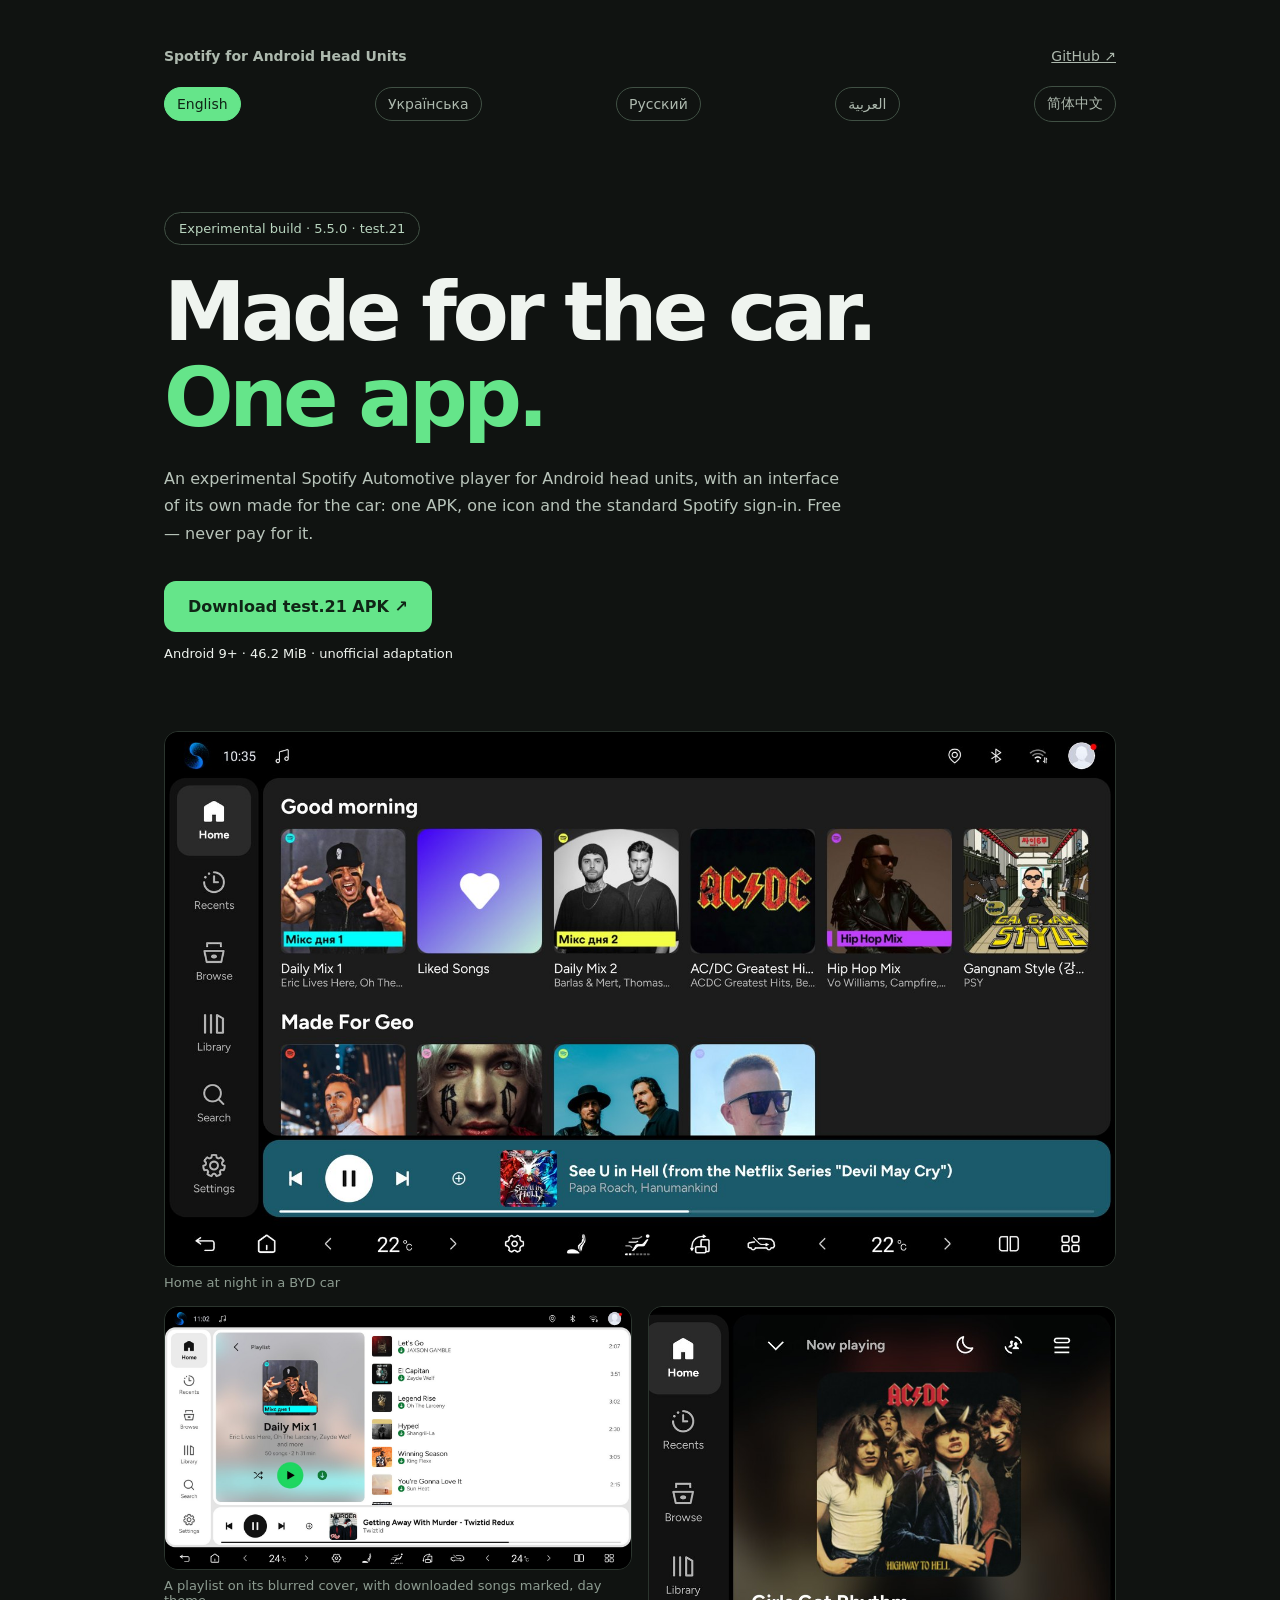
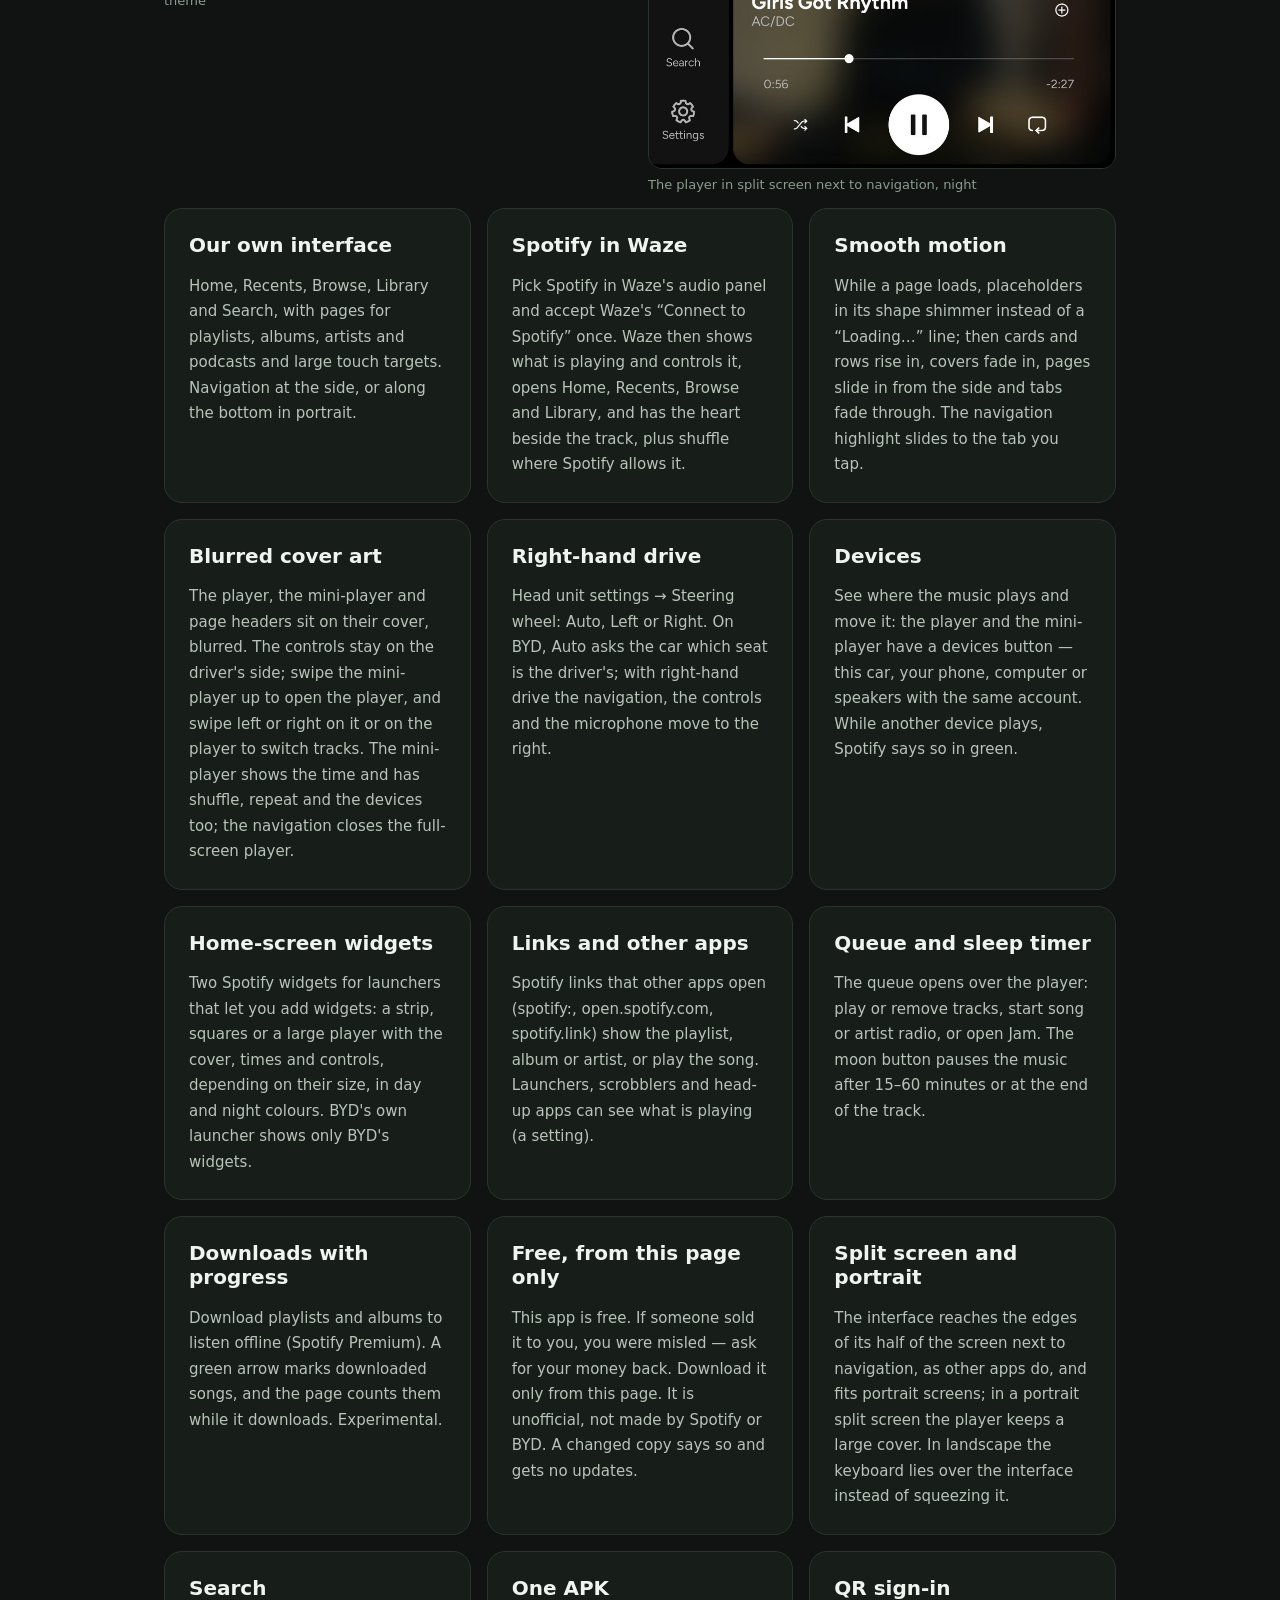
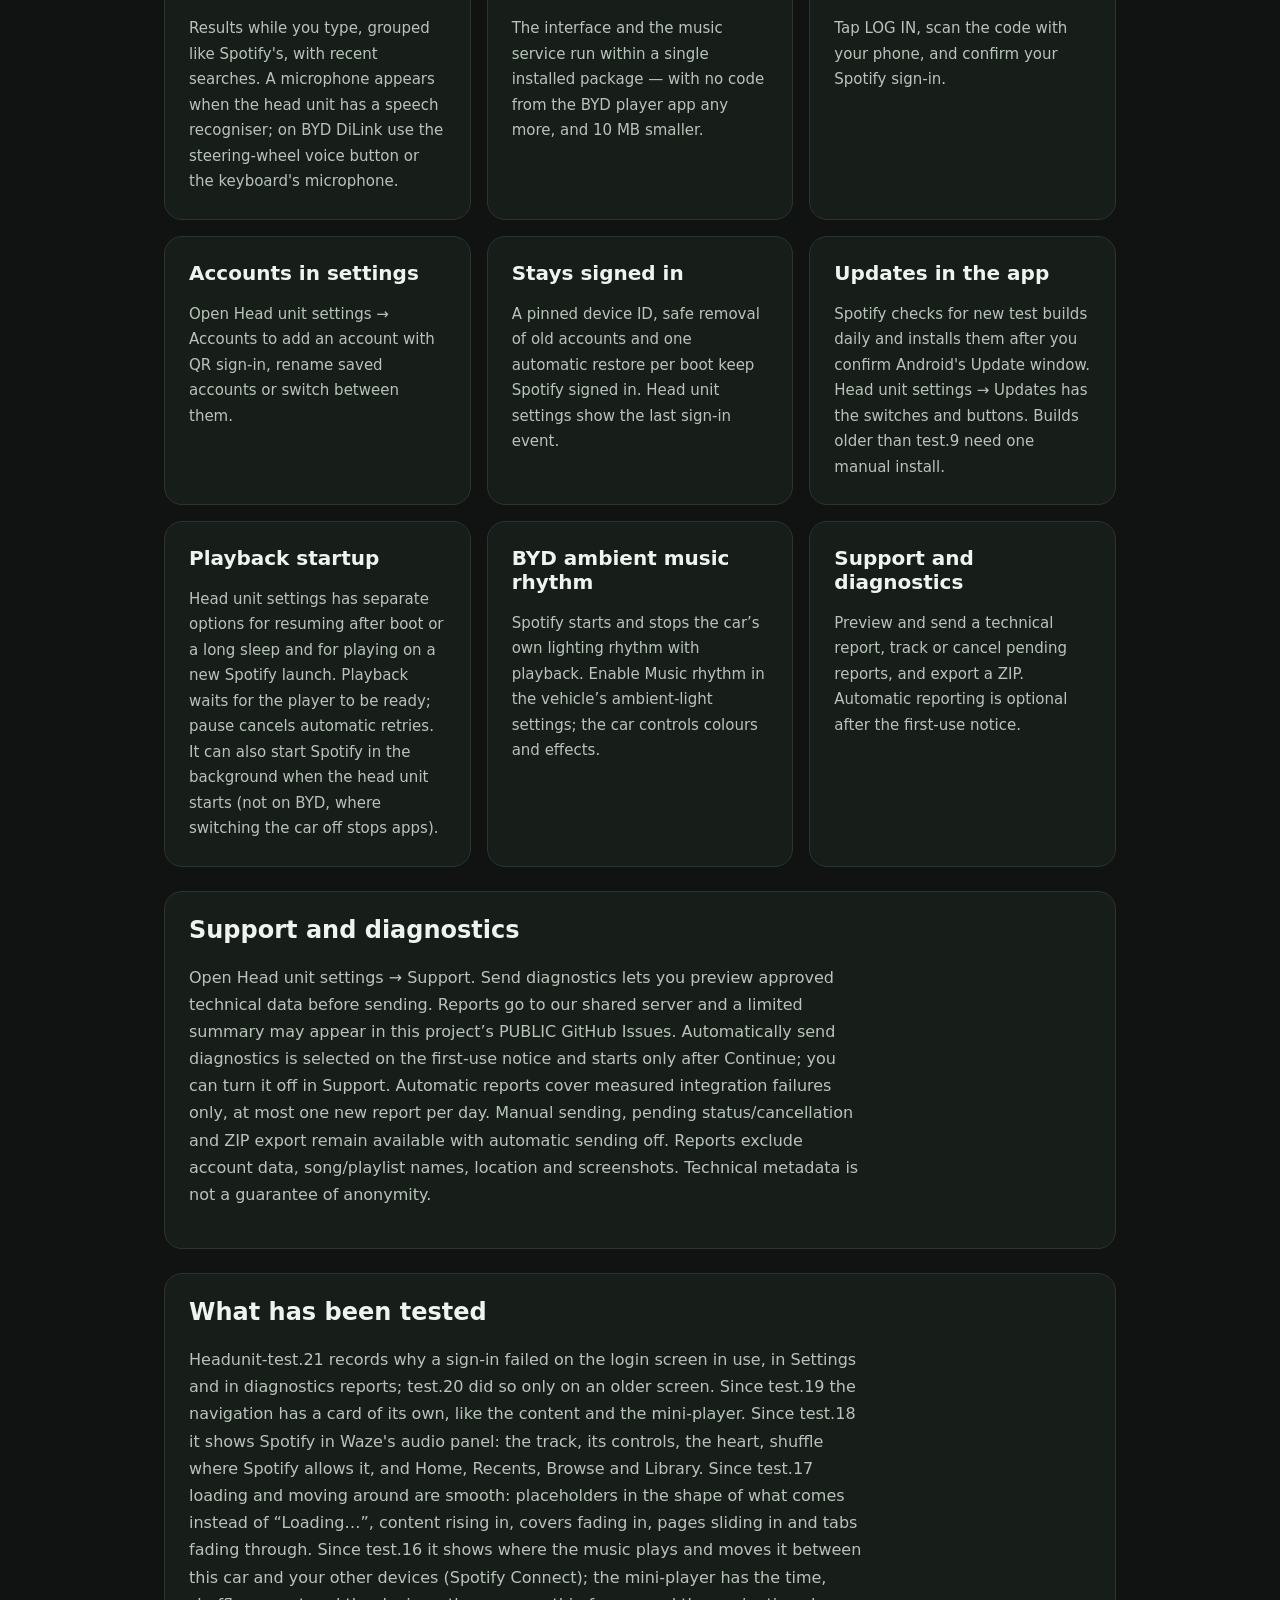
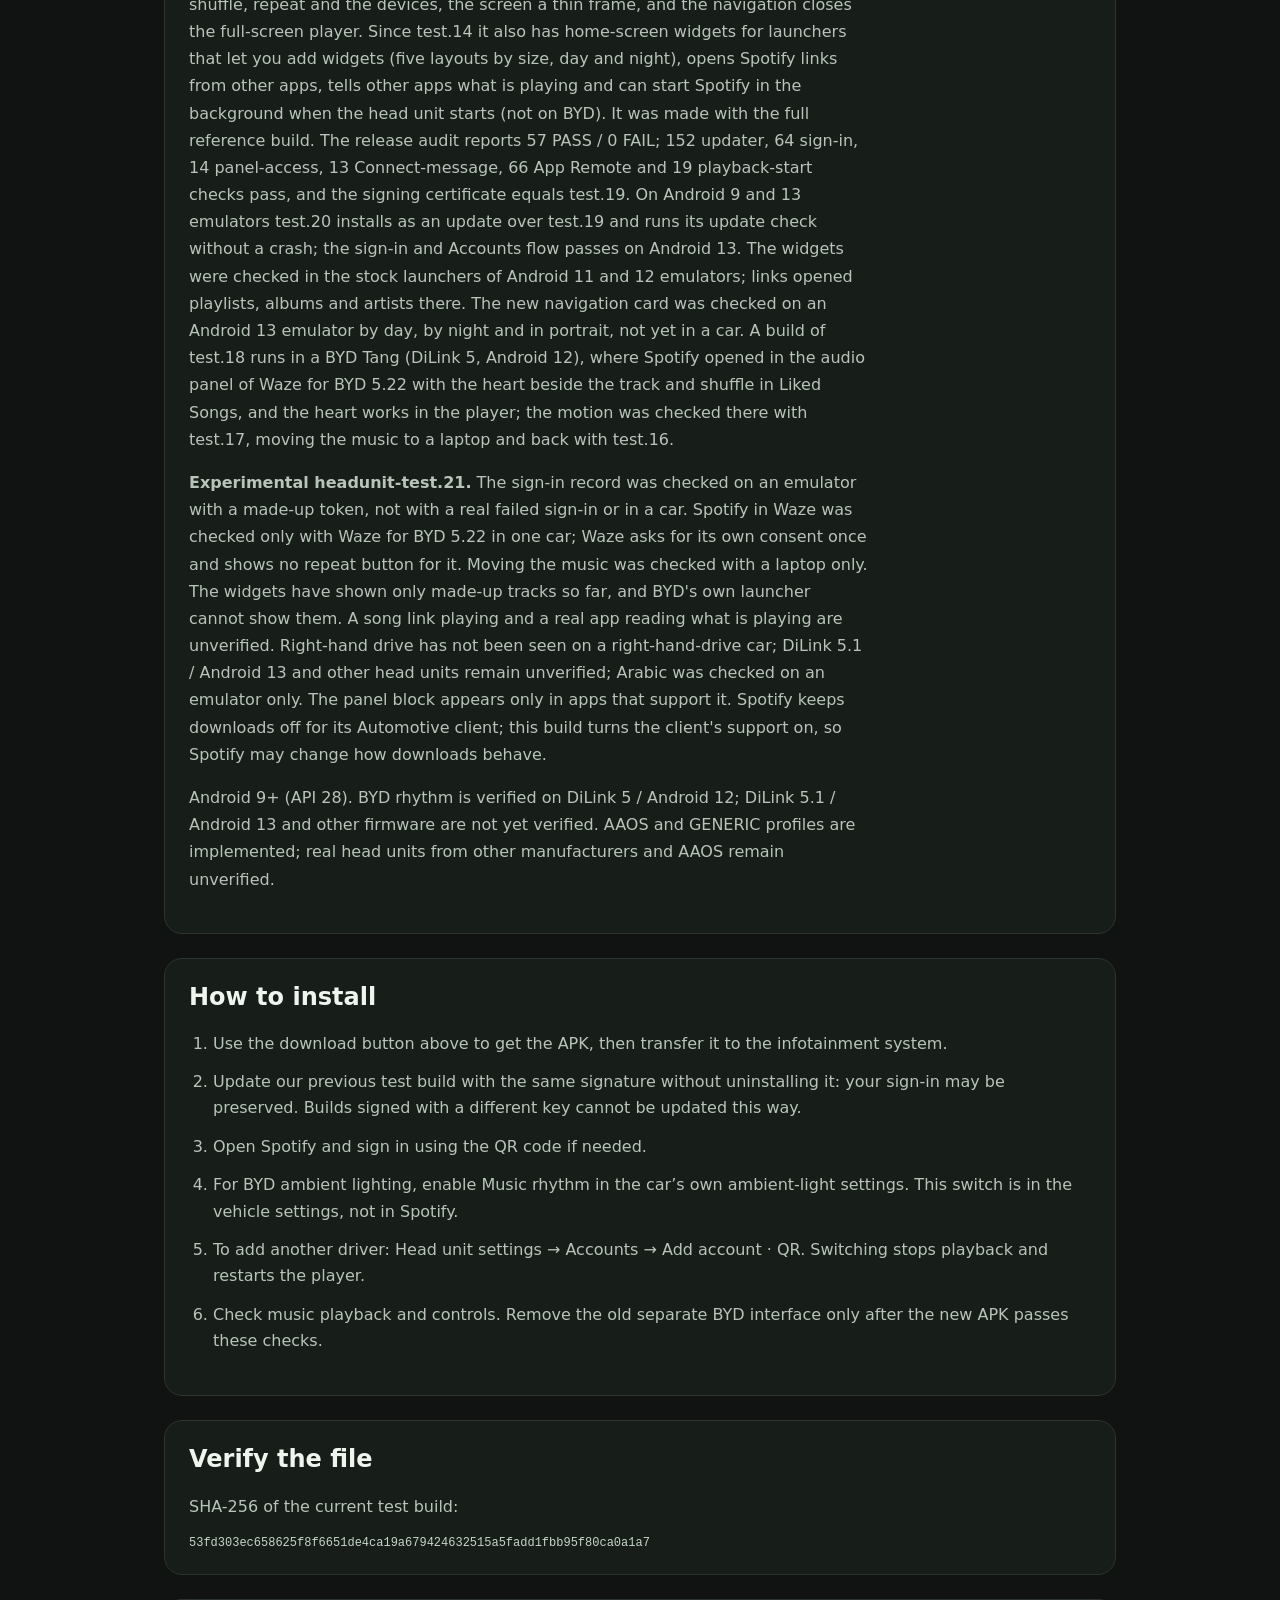
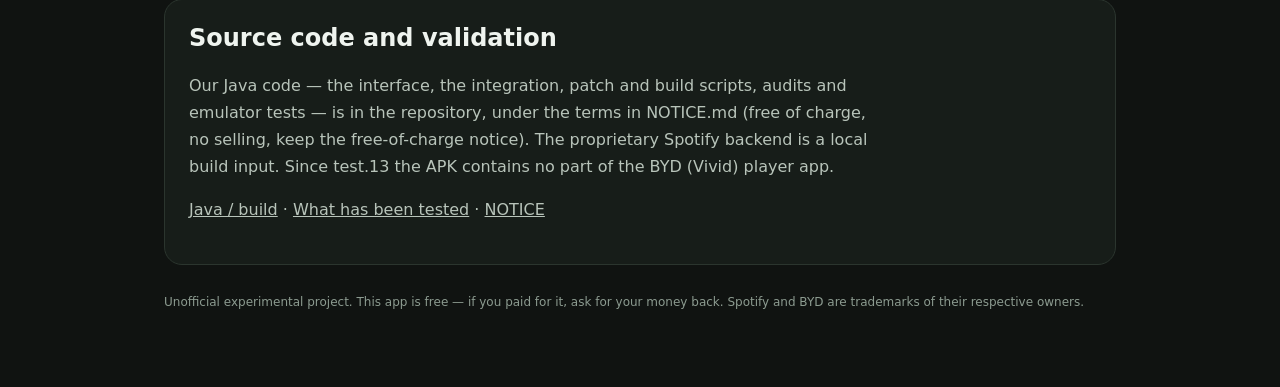
==== commit b00365d7: "Prepare the test.21 download page and release records Also correct the test.20 records: its sign-in " ====
--- a/docs/index.html
+++ b/docs/index.html
@@ -17,18 +17,18 @@
 <body><main>
 <nav><strong>Spotify for Android Head Units</strong><a href="https://github.com/romanchukg-cloud/spotify-android-head-units" dir="ltr">GitHub ↗</a></nav>
 <nav class="language-switch" aria-label="Language"><a lang="en" hreflang="en" dir="auto" href="./" aria-current="page">English</a><a lang="uk" hreflang="uk" dir="auto" href="uk/">Українська</a><a lang="ru" hreflang="ru" dir="auto" href="ru/">Русский</a><a lang="ar" hreflang="ar" dir="auto" href="ar/">العربية</a><a lang="zh-Hans" hreflang="zh-Hans" dir="auto" href="zh-Hans/">简体中文</a></nav>
-<header><div class="badge">Experimental build · 5.5.0 · test.20</div>
+<header><div class="badge">Experimental build · 5.5.0 · test.21</div>
 <h1>Made for the car.<br><span>One app.</span></h1>
 <p>An experimental Spotify Automotive player for Android head units, with an interface of its own made for the car: one APK, one icon and the standard Spotify sign-in. Free — never pay for it.</p>
-<a class="button" href="https://github.com/romanchukg-cloud/spotify-android-head-units/releases/download/v5.5.0-headunit-test.20/Spotify-5.5.0-HeadUnit-test.20.apk" download="Spotify-5.5.0-HeadUnit-test.20.apk">Download test.20 APK ↗</a>
+<a class="button" href="https://github.com/romanchukg-cloud/spotify-android-head-units/releases/download/v5.5.0-headunit-test.21/Spotify-5.5.0-HeadUnit-test.21.apk" download="Spotify-5.5.0-HeadUnit-test.21.apk">Download test.21 APK ↗</a>
 <div class="meta">Android 9+ · 46.2 MiB · unofficial adaptation</div></header>
 <div class="shots"><figure><img src="screens/car-home-night.jpg" width="1600" height="900" alt="Home at night in a BYD car" loading="lazy"><figcaption>Home at night in a BYD car</figcaption></figure><figure><img src="screens/car-playlist-day.jpg" width="1600" height="900" alt="A playlist on its blurred cover, with downloaded songs marked, day theme" loading="lazy"><figcaption>A playlist on its blurred cover, with downloaded songs marked, day theme</figcaption></figure><figure><img src="screens/car-player-split-night.jpg" width="900" height="890" alt="The player in split screen next to navigation, night" loading="lazy"><figcaption>The player in split screen next to navigation, night</figcaption></figure></div>
 <div class="grid"><article class="card"><h2>Our own interface</h2><p>Home, Recents, Browse, Library and Search, with pages for playlists, albums, artists and podcasts and large touch targets. Navigation at the side, or along the bottom in portrait.</p></article><article class="card"><h2>Spotify in Waze</h2><p>Pick Spotify in Waze&#x27;s audio panel and accept Waze&#x27;s “Connect to Spotify” once. Waze then shows what is playing and controls it, opens Home, Recents, Browse and Library, and has the heart beside the track, plus shuffle where Spotify allows it.</p></article><article class="card"><h2>Smooth motion</h2><p>While a page loads, placeholders in its shape shimmer instead of a “Loading…” line; then cards and rows rise in, covers fade in, pages slide in from the side and tabs fade through. The navigation highlight slides to the tab you tap.</p></article><article class="card"><h2>Blurred cover art</h2><p>The player, the mini-player and page headers sit on their cover, blurred. The controls stay on the driver&#x27;s side; swipe the mini-player up to open the player, and swipe left or right on it or on the player to switch tracks. The mini-player shows the time and has shuffle, repeat and the devices too; the navigation closes the full-screen player.</p></article><article class="card"><h2>Right-hand drive</h2><p>Head unit settings → Steering wheel: Auto, Left or Right. On BYD, Auto asks the car which seat is the driver&#x27;s; with right-hand drive the navigation, the controls and the microphone move to the right.</p></article><article class="card"><h2>Devices</h2><p>See where the music plays and move it: the player and the mini-player have a devices button — this car, your phone, computer or speakers with the same account. While another device plays, Spotify says so in green.</p></article><article class="card"><h2>Home-screen widgets</h2><p>Two Spotify widgets for launchers that let you add widgets: a strip, squares or a large player with the cover, times and controls, depending on their size, in day and night colours. BYD&#x27;s own launcher shows only BYD&#x27;s widgets.</p></article><article class="card"><h2>Links and other apps</h2><p>Spotify links that other apps open (spotify:, open.spotify.com, spotify.link) show the playlist, album or artist, or play the song. Launchers, scrobblers and head-up apps can see what is playing (a setting).</p></article><article class="card"><h2>Queue and sleep timer</h2><p>The queue opens over the player: play or remove tracks, start song or artist radio, or open Jam. The moon button pauses the music after 15–60 minutes or at the end of the track.</p></article><article class="card"><h2>Downloads with progress</h2><p>Download playlists and albums to listen offline (Spotify Premium). A green arrow marks downloaded songs, and the page counts them while it downloads. Experimental.</p></article><article class="card"><h2>Free, from this page only</h2><p>This app is free. If someone sold it to you, you were misled — ask for your money back. Download it only from this page. It is unofficial, not made by Spotify or BYD. A changed copy says so and gets no updates.</p></article><article class="card"><h2>Split screen and portrait</h2><p>The interface reaches the edges of its half of the screen next to navigation, as other apps do, and fits portrait screens; in a portrait split screen the player keeps a large cover. In landscape the keyboard lies over the interface instead of squeezing it.</p></article><article class="card"><h2>Search</h2><p>Results while you type, grouped like Spotify&#x27;s, with recent searches. A microphone appears when the head unit has a speech recogniser; on BYD DiLink use the steering-wheel voice button or the keyboard&#x27;s microphone.</p></article><article class="card"><h2>One APK</h2><p>The interface and the music service run within a single installed package — with no code from the BYD player app any more, and 10 MB smaller.</p></article><article class="card"><h2>QR sign-in</h2><p>Tap LOG IN, scan the code with your phone, and confirm your Spotify sign-in.</p></article><article class="card"><h2>Accounts in settings</h2><p>Open Head unit settings → Accounts to add an account with QR sign-in, rename saved accounts or switch between them.</p></article><article class="card"><h2>Stays signed in</h2><p>A pinned device ID, safe removal of old accounts and one automatic restore per boot keep Spotify signed in. Head unit settings show the last sign-in event.</p></article><article class="card"><h2>Updates in the app</h2><p>Spotify checks for new test builds daily and installs them after you confirm Android&#x27;s Update window. Head unit settings → Updates has the switches and buttons. Builds older than test.9 need one manual install.</p></article><article class="card"><h2>Playback startup</h2><p>Head unit settings has separate options for resuming after boot or a long sleep and for playing on a new Spotify launch. Playback waits for the player to be ready; pause cancels automatic retries. It can also start Spotify in the background when the head unit starts (not on BYD, where switching the car off stops apps).</p></article><article class="card"><h2>BYD ambient music rhythm</h2><p>Spotify starts and stops the car’s own lighting rhythm with playback. Enable Music rhythm in the vehicle’s ambient-light settings; the car controls colours and effects.</p></article><article class="card" lang="en" dir="ltr"><h2>Support and diagnostics</h2><p>Preview and send a technical report, track or cancel pending reports, and export a ZIP. Automatic reporting is optional after the first-use notice.</p></article></div>
 <section lang="en" dir="ltr"><h2>Support and diagnostics</h2><p>Open Head unit settings → Support. Send diagnostics lets you preview approved technical data before sending. Reports go to our shared server and a limited summary may appear in this project’s PUBLIC GitHub Issues. Automatically send diagnostics is selected on the first-use notice and starts only after Continue; you can turn it off in Support. Automatic reports cover measured integration failures only, at most one new report per day. Manual sending, pending status/cancellation and ZIP export remain available with automatic sending off. Reports exclude account data, song/playlist names, location and screenshots. Technical metadata is not a guarantee of anonymity.</p></section>
-<section><h2>What has been tested</h2><p>Headunit-test.20 records why a sign-in failed, in Settings and in diagnostics reports. Since test.19 the navigation has a card of its own, like the content and the mini-player. Since test.18 it shows Spotify in Waze&#x27;s audio panel: the track, its controls, the heart, shuffle where Spotify allows it, and Home, Recents, Browse and Library. Since test.17 loading and moving around are smooth: placeholders in the shape of what comes instead of “Loading…”, content rising in, covers fading in, pages sliding in and tabs fading through. Since test.16 it shows where the music plays and moves it between this car and your other devices (Spotify Connect); the mini-player has the time, shuffle, repeat and the devices, the screen a thin frame, and the navigation closes the full-screen player. Since test.14 it also has home-screen widgets for launchers that let you add widgets (five layouts by size, day and night), opens Spotify links from other apps, tells other apps what is playing and can start Spotify in the background when the head unit starts (not on BYD). It was made with the full reference build. The release audit reports 57 PASS / 0 FAIL; 152 updater, 64 sign-in, 14 panel-access, 13 Connect-message, 66 App Remote and 19 playback-start checks pass, and the signing certificate equals test.19. On Android 9 and 13 emulators test.20 installs as an update over test.19 and runs its update check without a crash; the sign-in and Accounts flow passes on Android 13. The widgets were checked in the stock launchers of Android 11 and 12 emulators; links opened playlists, albums and artists there. The new navigation card was checked on an Android 13 emulator by day, by night and in portrait, not yet in a car. A build of test.18 runs in a BYD Tang (DiLink 5, Android 12), where Spotify opened in the audio panel of Waze for BYD 5.22 with the heart beside the track and shuffle in Liked Songs, and the heart works in the player; the motion was checked there with test.17, moving the music to a laptop and back with test.16.</p>
-<p><strong>Experimental headunit-test.20.</strong> The sign-in record has not been seen with a real failed sign-in, and a successful sign-in has not been repeated on this build. Spotify in Waze was checked only with Waze for BYD 5.22 in one car; Waze asks for its own consent once and shows no repeat button for it. Moving the music was checked with a laptop only. The widgets have shown only made-up tracks so far, and BYD&#x27;s own launcher cannot show them. A song link playing and a real app reading what is playing are unverified. Right-hand drive has not been seen on a right-hand-drive car; DiLink 5.1 / Android 13 and other head units remain unverified; Arabic was checked on an emulator only. The panel block appears only in apps that support it. Spotify keeps downloads off for its Automotive client; this build turns the client&#x27;s support on, so Spotify may change how downloads behave.</p><p>Android 9+ (API 28). BYD rhythm is verified on DiLink 5 / Android 12; DiLink 5.1 / Android 13 and other firmware are not yet verified. AAOS and GENERIC profiles are implemented; real head units from other manufacturers and AAOS remain unverified.</p></section>
+<section><h2>What has been tested</h2><p>Headunit-test.21 records why a sign-in failed on the login screen in use, in Settings and in diagnostics reports; test.20 did so only on an older screen. Since test.19 the navigation has a card of its own, like the content and the mini-player. Since test.18 it shows Spotify in Waze&#x27;s audio panel: the track, its controls, the heart, shuffle where Spotify allows it, and Home, Recents, Browse and Library. Since test.17 loading and moving around are smooth: placeholders in the shape of what comes instead of “Loading…”, content rising in, covers fading in, pages sliding in and tabs fading through. Since test.16 it shows where the music plays and moves it between this car and your other devices (Spotify Connect); the mini-player has the time, shuffle, repeat and the devices, the screen a thin frame, and the navigation closes the full-screen player. Since test.14 it also has home-screen widgets for launchers that let you add widgets (five layouts by size, day and night), opens Spotify links from other apps, tells other apps what is playing and can start Spotify in the background when the head unit starts (not on BYD). It was made with the full reference build. The release audit reports 57 PASS / 0 FAIL; 152 updater, 64 sign-in, 14 panel-access, 13 Connect-message, 66 App Remote and 19 playback-start checks pass, and the signing certificate equals test.19. On Android 9 and 13 emulators test.20 installs as an update over test.19 and runs its update check without a crash; the sign-in and Accounts flow passes on Android 13. The widgets were checked in the stock launchers of Android 11 and 12 emulators; links opened playlists, albums and artists there. The new navigation card was checked on an Android 13 emulator by day, by night and in portrait, not yet in a car. A build of test.18 runs in a BYD Tang (DiLink 5, Android 12), where Spotify opened in the audio panel of Waze for BYD 5.22 with the heart beside the track and shuffle in Liked Songs, and the heart works in the player; the motion was checked there with test.17, moving the music to a laptop and back with test.16.</p>
+<p><strong>Experimental headunit-test.21.</strong> The sign-in record was checked on an emulator with a made-up token, not with a real failed sign-in or in a car. Spotify in Waze was checked only with Waze for BYD 5.22 in one car; Waze asks for its own consent once and shows no repeat button for it. Moving the music was checked with a laptop only. The widgets have shown only made-up tracks so far, and BYD&#x27;s own launcher cannot show them. A song link playing and a real app reading what is playing are unverified. Right-hand drive has not been seen on a right-hand-drive car; DiLink 5.1 / Android 13 and other head units remain unverified; Arabic was checked on an emulator only. The panel block appears only in apps that support it. Spotify keeps downloads off for its Automotive client; this build turns the client&#x27;s support on, so Spotify may change how downloads behave.</p><p>Android 9+ (API 28). BYD rhythm is verified on DiLink 5 / Android 12; DiLink 5.1 / Android 13 and other firmware are not yet verified. AAOS and GENERIC profiles are implemented; real head units from other manufacturers and AAOS remain unverified.</p></section>
 <section><h2>How to install</h2><ol><li>Use the download button above to get the APK, then transfer it to the infotainment system.</li><li>Update our previous test build with the same signature without uninstalling it: your sign-in may be preserved. Builds signed with a different key cannot be updated this way.</li><li>Open Spotify and sign in using the QR code if needed.</li><li>For BYD ambient lighting, enable Music rhythm in the car’s own ambient-light settings. This switch is in the vehicle settings, not in Spotify.</li><li>To add another driver: Head unit settings → Accounts → Add account · QR. Switching stops playback and restarts the player.</li><li>Check music playback and controls. Remove the old separate BYD interface only after the new APK passes these checks.</li></ol></section>
-<section><h2>Verify the file</h2><p>SHA-256 of the current test build:</p><code dir="ltr">29bab616a4f690f63db7d50c5e15bbb826cafd2e30d6bfc31839b6e51b567691</code></section>
-<section><h2>Source code and validation</h2><p>Our Java code — the interface, the integration, patch and build scripts, audits and emulator tests — is in the repository, under the terms in NOTICE.md (free of charge, no selling, keep the free-of-charge notice). The proprietary Spotify backend is a local build input. Since test.13 the APK contains no part of the BYD (Vivid) player app.</p><p><a href="https://github.com/romanchukg-cloud/spotify-android-head-units/tree/main/adapter">Java / build</a> · <a href="https://github.com/romanchukg-cloud/spotify-android-head-units/blob/main/reports/headunit-test.20.md">What has been tested</a> · <a href="https://github.com/romanchukg-cloud/spotify-android-head-units/blob/main/NOTICE.md" dir="ltr">NOTICE</a></p></section>
+<section><h2>Verify the file</h2><p>SHA-256 of the current test build:</p><code dir="ltr">53fd303ec658625f8f6651de4ca19a679424632515a5fadd1fbb95f80ca0a1a7</code></section>
+<section><h2>Source code and validation</h2><p>Our Java code — the interface, the integration, patch and build scripts, audits and emulator tests — is in the repository, under the terms in NOTICE.md (free of charge, no selling, keep the free-of-charge notice). The proprietary Spotify backend is a local build input. Since test.13 the APK contains no part of the BYD (Vivid) player app.</p><p><a href="https://github.com/romanchukg-cloud/spotify-android-head-units/tree/main/adapter">Java / build</a> · <a href="https://github.com/romanchukg-cloud/spotify-android-head-units/blob/main/reports/headunit-test.21.md">What has been tested</a> · <a href="https://github.com/romanchukg-cloud/spotify-android-head-units/blob/main/NOTICE.md" dir="ltr">NOTICE</a></p></section>
 <footer>Unofficial experimental project. This app is free — if you paid for it, ask for your money back. Spotify and BYD are trademarks of their respective owners.</footer>
 </main></body></html>
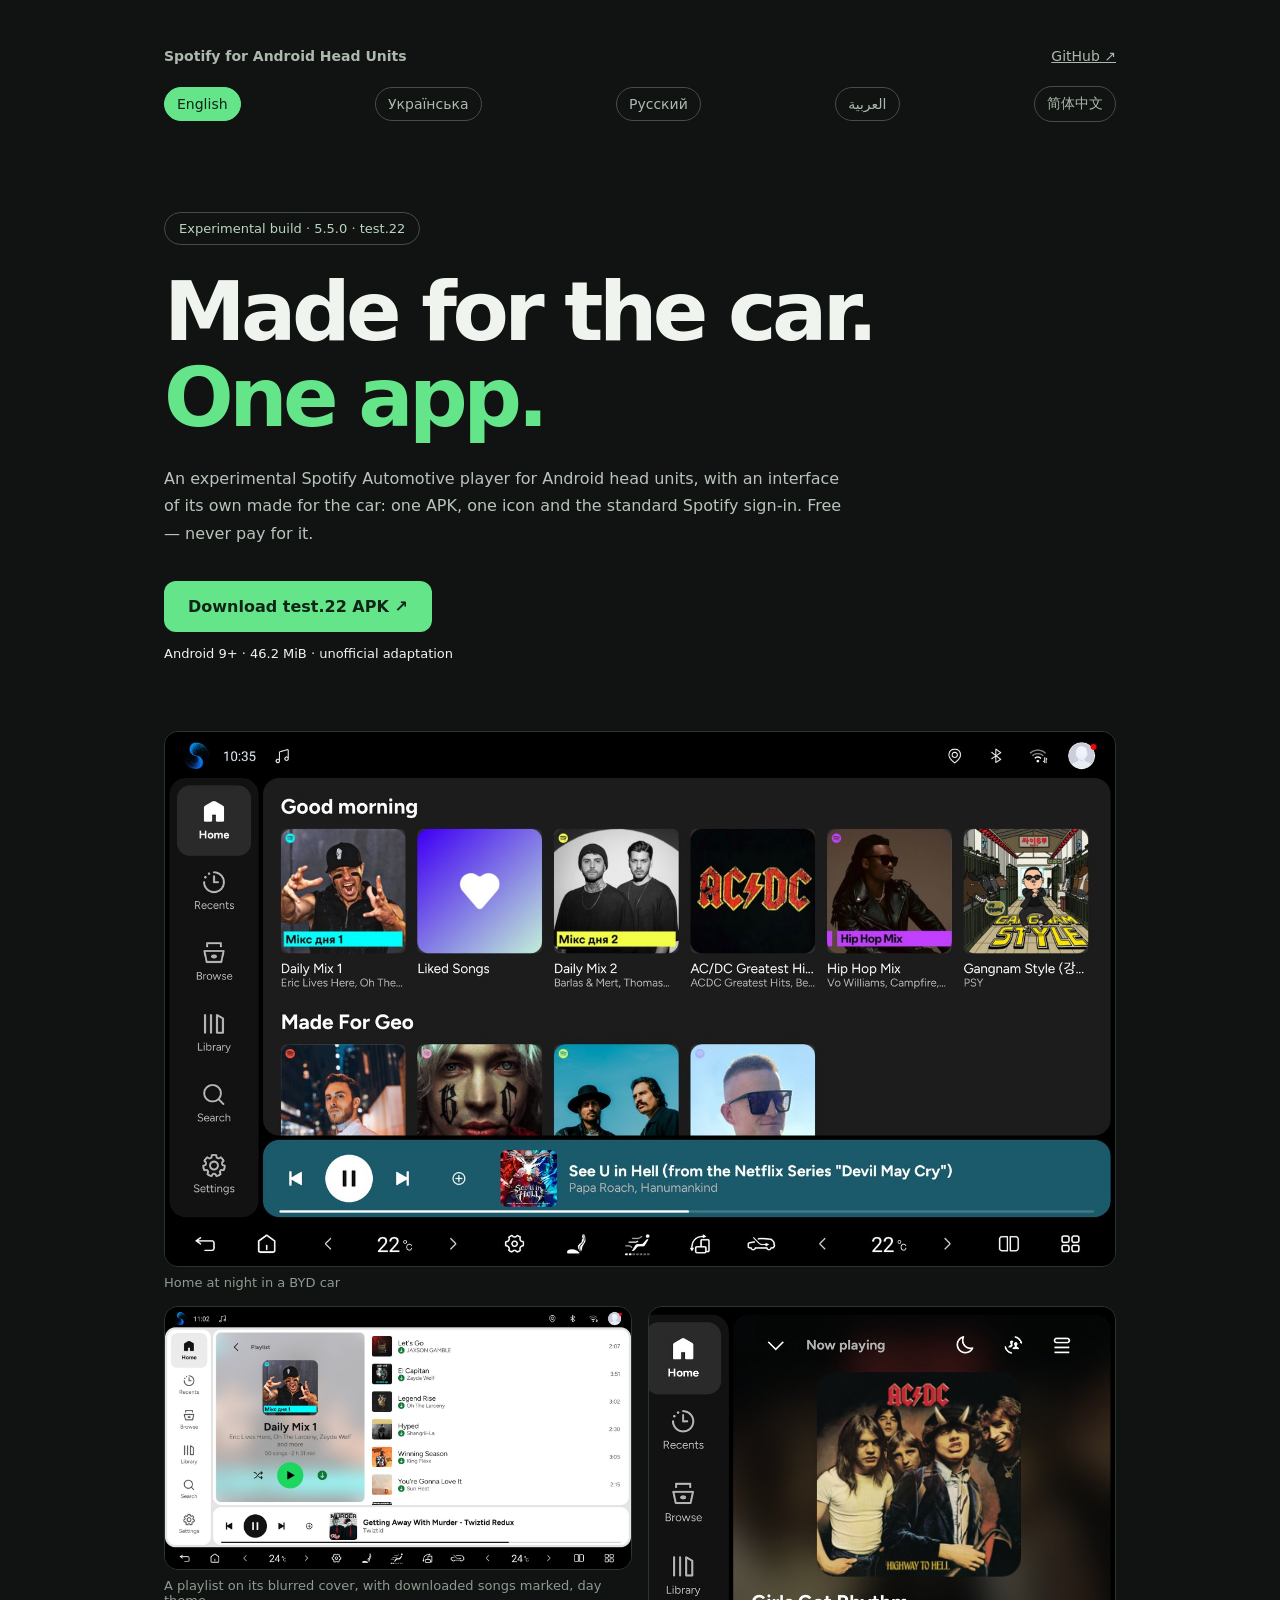
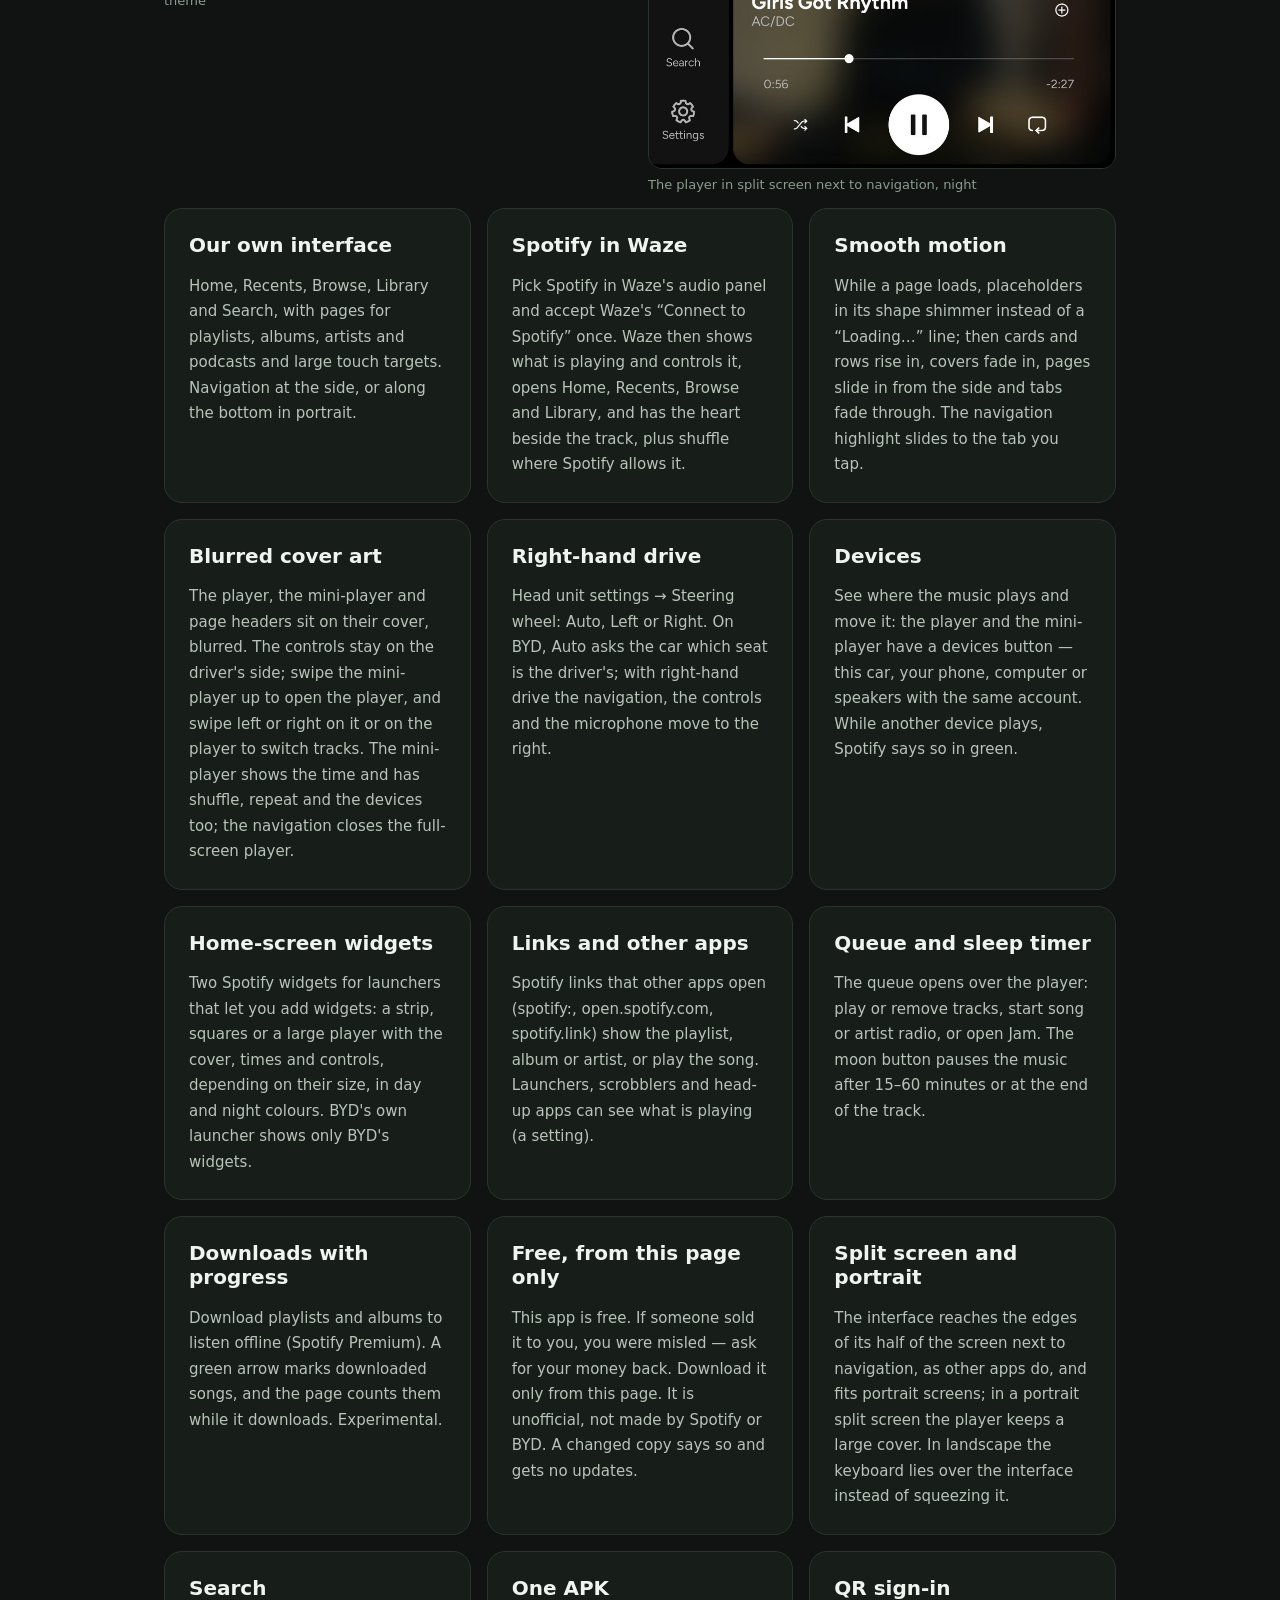
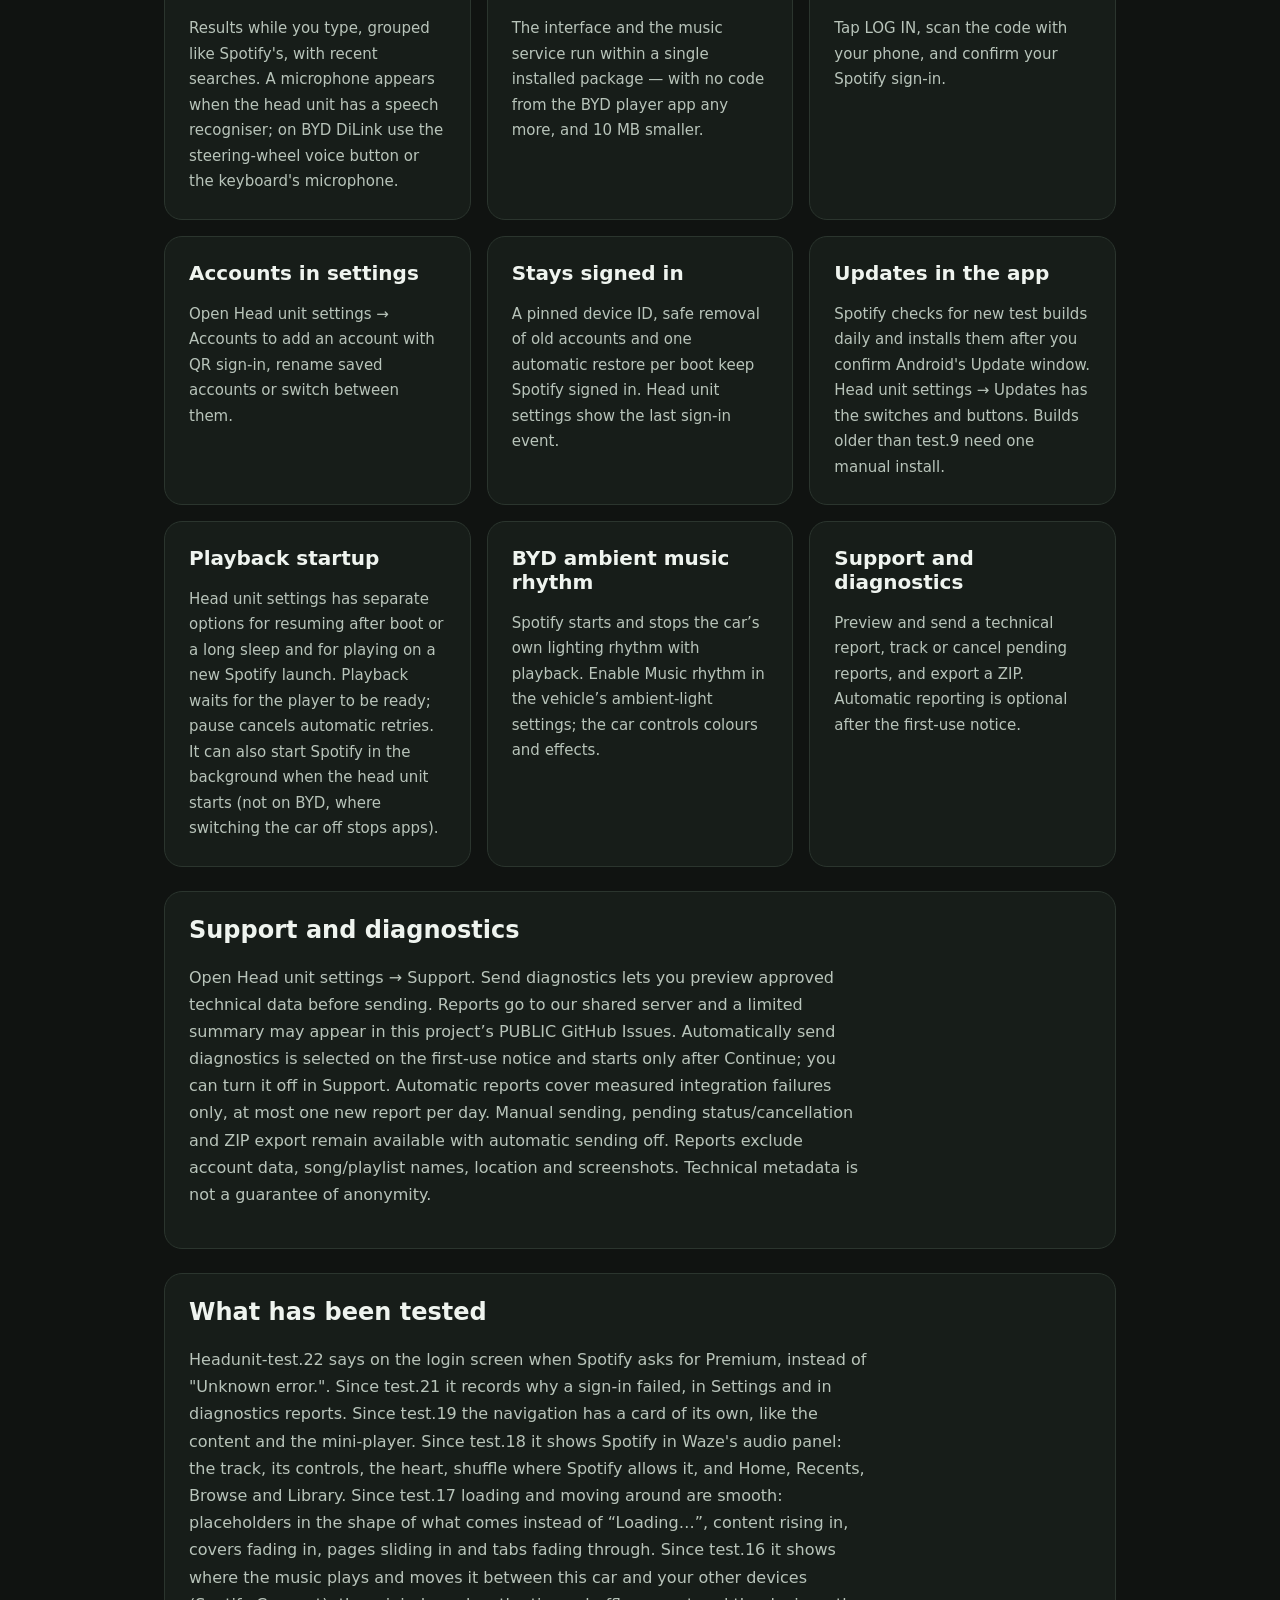
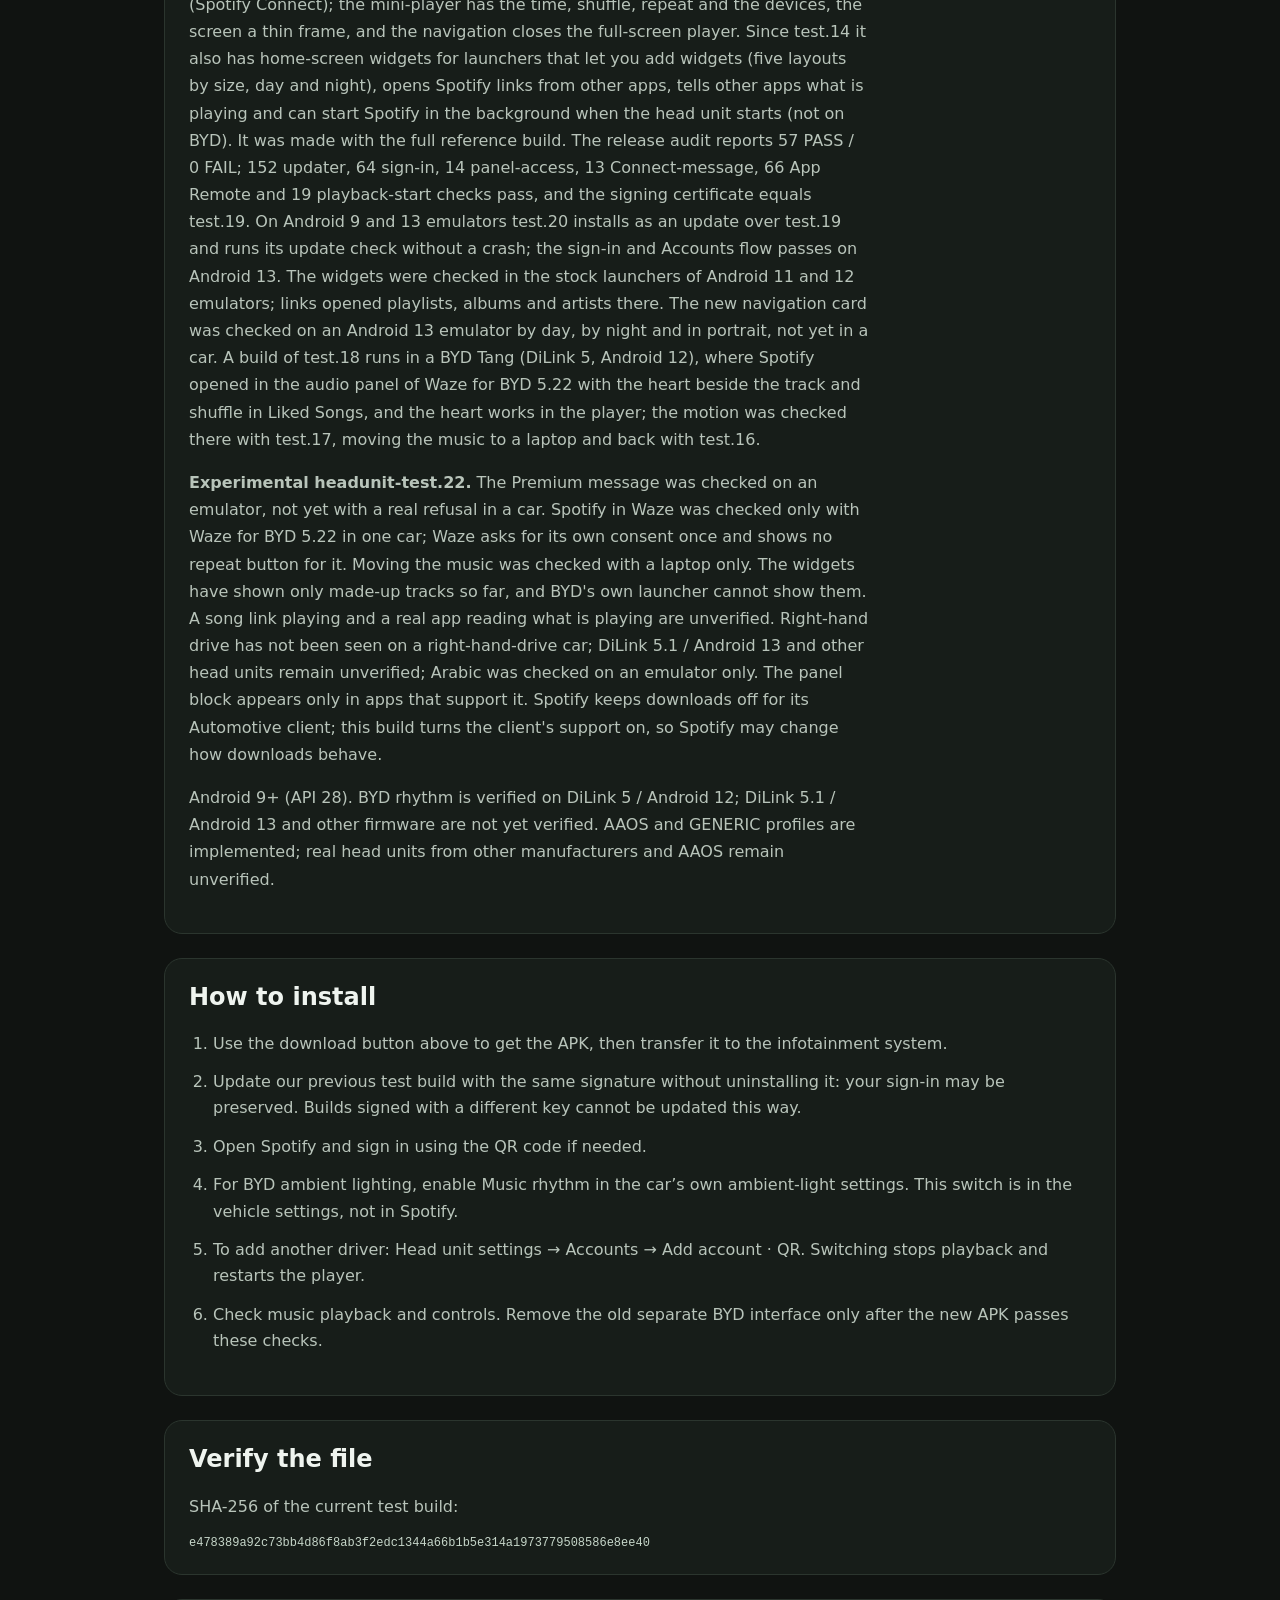
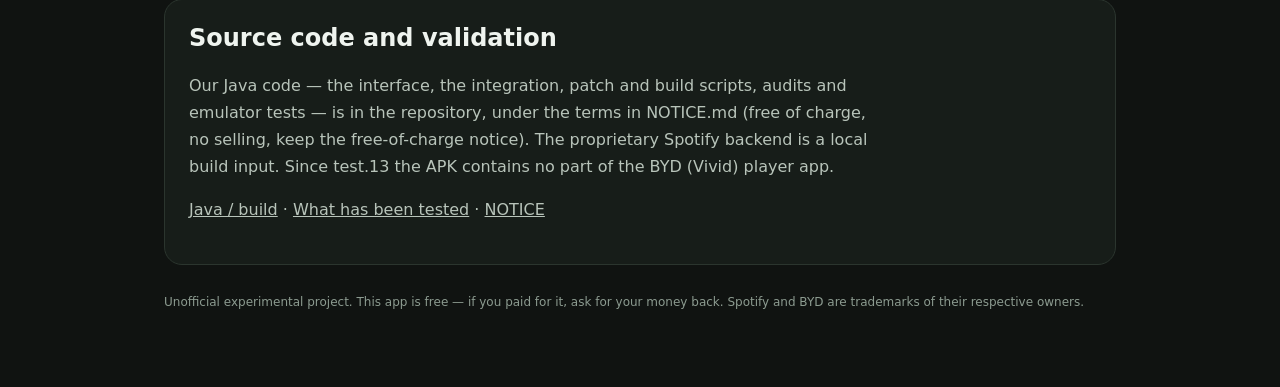
==== commit 22d0f464: "Prepare the test.22 download page and release records Co-Authored-By: Claude Opus 5.5 <noreply@anthr" ====
--- a/docs/index.html
+++ b/docs/index.html
@@ -17,18 +17,18 @@
 <body><main>
 <nav><strong>Spotify for Android Head Units</strong><a href="https://github.com/romanchukg-cloud/spotify-android-head-units" dir="ltr">GitHub ↗</a></nav>
 <nav class="language-switch" aria-label="Language"><a lang="en" hreflang="en" dir="auto" href="./" aria-current="page">English</a><a lang="uk" hreflang="uk" dir="auto" href="uk/">Українська</a><a lang="ru" hreflang="ru" dir="auto" href="ru/">Русский</a><a lang="ar" hreflang="ar" dir="auto" href="ar/">العربية</a><a lang="zh-Hans" hreflang="zh-Hans" dir="auto" href="zh-Hans/">简体中文</a></nav>
-<header><div class="badge">Experimental build · 5.5.0 · test.21</div>
+<header><div class="badge">Experimental build · 5.5.0 · test.22</div>
 <h1>Made for the car.<br><span>One app.</span></h1>
 <p>An experimental Spotify Automotive player for Android head units, with an interface of its own made for the car: one APK, one icon and the standard Spotify sign-in. Free — never pay for it.</p>
-<a class="button" href="https://github.com/romanchukg-cloud/spotify-android-head-units/releases/download/v5.5.0-headunit-test.21/Spotify-5.5.0-HeadUnit-test.21.apk" download="Spotify-5.5.0-HeadUnit-test.21.apk">Download test.21 APK ↗</a>
+<a class="button" href="https://github.com/romanchukg-cloud/spotify-android-head-units/releases/download/v5.5.0-headunit-test.22/Spotify-5.5.0-HeadUnit-test.22.apk" download="Spotify-5.5.0-HeadUnit-test.22.apk">Download test.22 APK ↗</a>
 <div class="meta">Android 9+ · 46.2 MiB · unofficial adaptation</div></header>
 <div class="shots"><figure><img src="screens/car-home-night.jpg" width="1600" height="900" alt="Home at night in a BYD car" loading="lazy"><figcaption>Home at night in a BYD car</figcaption></figure><figure><img src="screens/car-playlist-day.jpg" width="1600" height="900" alt="A playlist on its blurred cover, with downloaded songs marked, day theme" loading="lazy"><figcaption>A playlist on its blurred cover, with downloaded songs marked, day theme</figcaption></figure><figure><img src="screens/car-player-split-night.jpg" width="900" height="890" alt="The player in split screen next to navigation, night" loading="lazy"><figcaption>The player in split screen next to navigation, night</figcaption></figure></div>
 <div class="grid"><article class="card"><h2>Our own interface</h2><p>Home, Recents, Browse, Library and Search, with pages for playlists, albums, artists and podcasts and large touch targets. Navigation at the side, or along the bottom in portrait.</p></article><article class="card"><h2>Spotify in Waze</h2><p>Pick Spotify in Waze&#x27;s audio panel and accept Waze&#x27;s “Connect to Spotify” once. Waze then shows what is playing and controls it, opens Home, Recents, Browse and Library, and has the heart beside the track, plus shuffle where Spotify allows it.</p></article><article class="card"><h2>Smooth motion</h2><p>While a page loads, placeholders in its shape shimmer instead of a “Loading…” line; then cards and rows rise in, covers fade in, pages slide in from the side and tabs fade through. The navigation highlight slides to the tab you tap.</p></article><article class="card"><h2>Blurred cover art</h2><p>The player, the mini-player and page headers sit on their cover, blurred. The controls stay on the driver&#x27;s side; swipe the mini-player up to open the player, and swipe left or right on it or on the player to switch tracks. The mini-player shows the time and has shuffle, repeat and the devices too; the navigation closes the full-screen player.</p></article><article class="card"><h2>Right-hand drive</h2><p>Head unit settings → Steering wheel: Auto, Left or Right. On BYD, Auto asks the car which seat is the driver&#x27;s; with right-hand drive the navigation, the controls and the microphone move to the right.</p></article><article class="card"><h2>Devices</h2><p>See where the music plays and move it: the player and the mini-player have a devices button — this car, your phone, computer or speakers with the same account. While another device plays, Spotify says so in green.</p></article><article class="card"><h2>Home-screen widgets</h2><p>Two Spotify widgets for launchers that let you add widgets: a strip, squares or a large player with the cover, times and controls, depending on their size, in day and night colours. BYD&#x27;s own launcher shows only BYD&#x27;s widgets.</p></article><article class="card"><h2>Links and other apps</h2><p>Spotify links that other apps open (spotify:, open.spotify.com, spotify.link) show the playlist, album or artist, or play the song. Launchers, scrobblers and head-up apps can see what is playing (a setting).</p></article><article class="card"><h2>Queue and sleep timer</h2><p>The queue opens over the player: play or remove tracks, start song or artist radio, or open Jam. The moon button pauses the music after 15–60 minutes or at the end of the track.</p></article><article class="card"><h2>Downloads with progress</h2><p>Download playlists and albums to listen offline (Spotify Premium). A green arrow marks downloaded songs, and the page counts them while it downloads. Experimental.</p></article><article class="card"><h2>Free, from this page only</h2><p>This app is free. If someone sold it to you, you were misled — ask for your money back. Download it only from this page. It is unofficial, not made by Spotify or BYD. A changed copy says so and gets no updates.</p></article><article class="card"><h2>Split screen and portrait</h2><p>The interface reaches the edges of its half of the screen next to navigation, as other apps do, and fits portrait screens; in a portrait split screen the player keeps a large cover. In landscape the keyboard lies over the interface instead of squeezing it.</p></article><article class="card"><h2>Search</h2><p>Results while you type, grouped like Spotify&#x27;s, with recent searches. A microphone appears when the head unit has a speech recogniser; on BYD DiLink use the steering-wheel voice button or the keyboard&#x27;s microphone.</p></article><article class="card"><h2>One APK</h2><p>The interface and the music service run within a single installed package — with no code from the BYD player app any more, and 10 MB smaller.</p></article><article class="card"><h2>QR sign-in</h2><p>Tap LOG IN, scan the code with your phone, and confirm your Spotify sign-in.</p></article><article class="card"><h2>Accounts in settings</h2><p>Open Head unit settings → Accounts to add an account with QR sign-in, rename saved accounts or switch between them.</p></article><article class="card"><h2>Stays signed in</h2><p>A pinned device ID, safe removal of old accounts and one automatic restore per boot keep Spotify signed in. Head unit settings show the last sign-in event.</p></article><article class="card"><h2>Updates in the app</h2><p>Spotify checks for new test builds daily and installs them after you confirm Android&#x27;s Update window. Head unit settings → Updates has the switches and buttons. Builds older than test.9 need one manual install.</p></article><article class="card"><h2>Playback startup</h2><p>Head unit settings has separate options for resuming after boot or a long sleep and for playing on a new Spotify launch. Playback waits for the player to be ready; pause cancels automatic retries. It can also start Spotify in the background when the head unit starts (not on BYD, where switching the car off stops apps).</p></article><article class="card"><h2>BYD ambient music rhythm</h2><p>Spotify starts and stops the car’s own lighting rhythm with playback. Enable Music rhythm in the vehicle’s ambient-light settings; the car controls colours and effects.</p></article><article class="card" lang="en" dir="ltr"><h2>Support and diagnostics</h2><p>Preview and send a technical report, track or cancel pending reports, and export a ZIP. Automatic reporting is optional after the first-use notice.</p></article></div>
 <section lang="en" dir="ltr"><h2>Support and diagnostics</h2><p>Open Head unit settings → Support. Send diagnostics lets you preview approved technical data before sending. Reports go to our shared server and a limited summary may appear in this project’s PUBLIC GitHub Issues. Automatically send diagnostics is selected on the first-use notice and starts only after Continue; you can turn it off in Support. Automatic reports cover measured integration failures only, at most one new report per day. Manual sending, pending status/cancellation and ZIP export remain available with automatic sending off. Reports exclude account data, song/playlist names, location and screenshots. Technical metadata is not a guarantee of anonymity.</p></section>
-<section><h2>What has been tested</h2><p>Headunit-test.21 records why a sign-in failed on the login screen in use, in Settings and in diagnostics reports; test.20 did so only on an older screen. Since test.19 the navigation has a card of its own, like the content and the mini-player. Since test.18 it shows Spotify in Waze&#x27;s audio panel: the track, its controls, the heart, shuffle where Spotify allows it, and Home, Recents, Browse and Library. Since test.17 loading and moving around are smooth: placeholders in the shape of what comes instead of “Loading…”, content rising in, covers fading in, pages sliding in and tabs fading through. Since test.16 it shows where the music plays and moves it between this car and your other devices (Spotify Connect); the mini-player has the time, shuffle, repeat and the devices, the screen a thin frame, and the navigation closes the full-screen player. Since test.14 it also has home-screen widgets for launchers that let you add widgets (five layouts by size, day and night), opens Spotify links from other apps, tells other apps what is playing and can start Spotify in the background when the head unit starts (not on BYD). It was made with the full reference build. The release audit reports 57 PASS / 0 FAIL; 152 updater, 64 sign-in, 14 panel-access, 13 Connect-message, 66 App Remote and 19 playback-start checks pass, and the signing certificate equals test.19. On Android 9 and 13 emulators test.20 installs as an update over test.19 and runs its update check without a crash; the sign-in and Accounts flow passes on Android 13. The widgets were checked in the stock launchers of Android 11 and 12 emulators; links opened playlists, albums and artists there. The new navigation card was checked on an Android 13 emulator by day, by night and in portrait, not yet in a car. A build of test.18 runs in a BYD Tang (DiLink 5, Android 12), where Spotify opened in the audio panel of Waze for BYD 5.22 with the heart beside the track and shuffle in Liked Songs, and the heart works in the player; the motion was checked there with test.17, moving the music to a laptop and back with test.16.</p>
-<p><strong>Experimental headunit-test.21.</strong> The sign-in record was checked on an emulator with a made-up token, not with a real failed sign-in or in a car. Spotify in Waze was checked only with Waze for BYD 5.22 in one car; Waze asks for its own consent once and shows no repeat button for it. Moving the music was checked with a laptop only. The widgets have shown only made-up tracks so far, and BYD&#x27;s own launcher cannot show them. A song link playing and a real app reading what is playing are unverified. Right-hand drive has not been seen on a right-hand-drive car; DiLink 5.1 / Android 13 and other head units remain unverified; Arabic was checked on an emulator only. The panel block appears only in apps that support it. Spotify keeps downloads off for its Automotive client; this build turns the client&#x27;s support on, so Spotify may change how downloads behave.</p><p>Android 9+ (API 28). BYD rhythm is verified on DiLink 5 / Android 12; DiLink 5.1 / Android 13 and other firmware are not yet verified. AAOS and GENERIC profiles are implemented; real head units from other manufacturers and AAOS remain unverified.</p></section>
+<section><h2>What has been tested</h2><p>Headunit-test.22 says on the login screen when Spotify asks for Premium, instead of &quot;Unknown error.&quot;. Since test.21 it records why a sign-in failed, in Settings and in diagnostics reports. Since test.19 the navigation has a card of its own, like the content and the mini-player. Since test.18 it shows Spotify in Waze&#x27;s audio panel: the track, its controls, the heart, shuffle where Spotify allows it, and Home, Recents, Browse and Library. Since test.17 loading and moving around are smooth: placeholders in the shape of what comes instead of “Loading…”, content rising in, covers fading in, pages sliding in and tabs fading through. Since test.16 it shows where the music plays and moves it between this car and your other devices (Spotify Connect); the mini-player has the time, shuffle, repeat and the devices, the screen a thin frame, and the navigation closes the full-screen player. Since test.14 it also has home-screen widgets for launchers that let you add widgets (five layouts by size, day and night), opens Spotify links from other apps, tells other apps what is playing and can start Spotify in the background when the head unit starts (not on BYD). It was made with the full reference build. The release audit reports 57 PASS / 0 FAIL; 152 updater, 64 sign-in, 14 panel-access, 13 Connect-message, 66 App Remote and 19 playback-start checks pass, and the signing certificate equals test.19. On Android 9 and 13 emulators test.20 installs as an update over test.19 and runs its update check without a crash; the sign-in and Accounts flow passes on Android 13. The widgets were checked in the stock launchers of Android 11 and 12 emulators; links opened playlists, albums and artists there. The new navigation card was checked on an Android 13 emulator by day, by night and in portrait, not yet in a car. A build of test.18 runs in a BYD Tang (DiLink 5, Android 12), where Spotify opened in the audio panel of Waze for BYD 5.22 with the heart beside the track and shuffle in Liked Songs, and the heart works in the player; the motion was checked there with test.17, moving the music to a laptop and back with test.16.</p>
+<p><strong>Experimental headunit-test.22.</strong> The Premium message was checked on an emulator, not yet with a real refusal in a car. Spotify in Waze was checked only with Waze for BYD 5.22 in one car; Waze asks for its own consent once and shows no repeat button for it. Moving the music was checked with a laptop only. The widgets have shown only made-up tracks so far, and BYD&#x27;s own launcher cannot show them. A song link playing and a real app reading what is playing are unverified. Right-hand drive has not been seen on a right-hand-drive car; DiLink 5.1 / Android 13 and other head units remain unverified; Arabic was checked on an emulator only. The panel block appears only in apps that support it. Spotify keeps downloads off for its Automotive client; this build turns the client&#x27;s support on, so Spotify may change how downloads behave.</p><p>Android 9+ (API 28). BYD rhythm is verified on DiLink 5 / Android 12; DiLink 5.1 / Android 13 and other firmware are not yet verified. AAOS and GENERIC profiles are implemented; real head units from other manufacturers and AAOS remain unverified.</p></section>
 <section><h2>How to install</h2><ol><li>Use the download button above to get the APK, then transfer it to the infotainment system.</li><li>Update our previous test build with the same signature without uninstalling it: your sign-in may be preserved. Builds signed with a different key cannot be updated this way.</li><li>Open Spotify and sign in using the QR code if needed.</li><li>For BYD ambient lighting, enable Music rhythm in the car’s own ambient-light settings. This switch is in the vehicle settings, not in Spotify.</li><li>To add another driver: Head unit settings → Accounts → Add account · QR. Switching stops playback and restarts the player.</li><li>Check music playback and controls. Remove the old separate BYD interface only after the new APK passes these checks.</li></ol></section>
-<section><h2>Verify the file</h2><p>SHA-256 of the current test build:</p><code dir="ltr">53fd303ec658625f8f6651de4ca19a679424632515a5fadd1fbb95f80ca0a1a7</code></section>
-<section><h2>Source code and validation</h2><p>Our Java code — the interface, the integration, patch and build scripts, audits and emulator tests — is in the repository, under the terms in NOTICE.md (free of charge, no selling, keep the free-of-charge notice). The proprietary Spotify backend is a local build input. Since test.13 the APK contains no part of the BYD (Vivid) player app.</p><p><a href="https://github.com/romanchukg-cloud/spotify-android-head-units/tree/main/adapter">Java / build</a> · <a href="https://github.com/romanchukg-cloud/spotify-android-head-units/blob/main/reports/headunit-test.21.md">What has been tested</a> · <a href="https://github.com/romanchukg-cloud/spotify-android-head-units/blob/main/NOTICE.md" dir="ltr">NOTICE</a></p></section>
+<section><h2>Verify the file</h2><p>SHA-256 of the current test build:</p><code dir="ltr">e478389a92c73bb4d86f8ab3f2edc1344a66b1b5e314a1973779508586e8ee40</code></section>
+<section><h2>Source code and validation</h2><p>Our Java code — the interface, the integration, patch and build scripts, audits and emulator tests — is in the repository, under the terms in NOTICE.md (free of charge, no selling, keep the free-of-charge notice). The proprietary Spotify backend is a local build input. Since test.13 the APK contains no part of the BYD (Vivid) player app.</p><p><a href="https://github.com/romanchukg-cloud/spotify-android-head-units/tree/main/adapter">Java / build</a> · <a href="https://github.com/romanchukg-cloud/spotify-android-head-units/blob/main/reports/headunit-test.22.md">What has been tested</a> · <a href="https://github.com/romanchukg-cloud/spotify-android-head-units/blob/main/NOTICE.md" dir="ltr">NOTICE</a></p></section>
 <footer>Unofficial experimental project. This app is free — if you paid for it, ask for your money back. Spotify and BYD are trademarks of their respective owners.</footer>
 </main></body></html>
